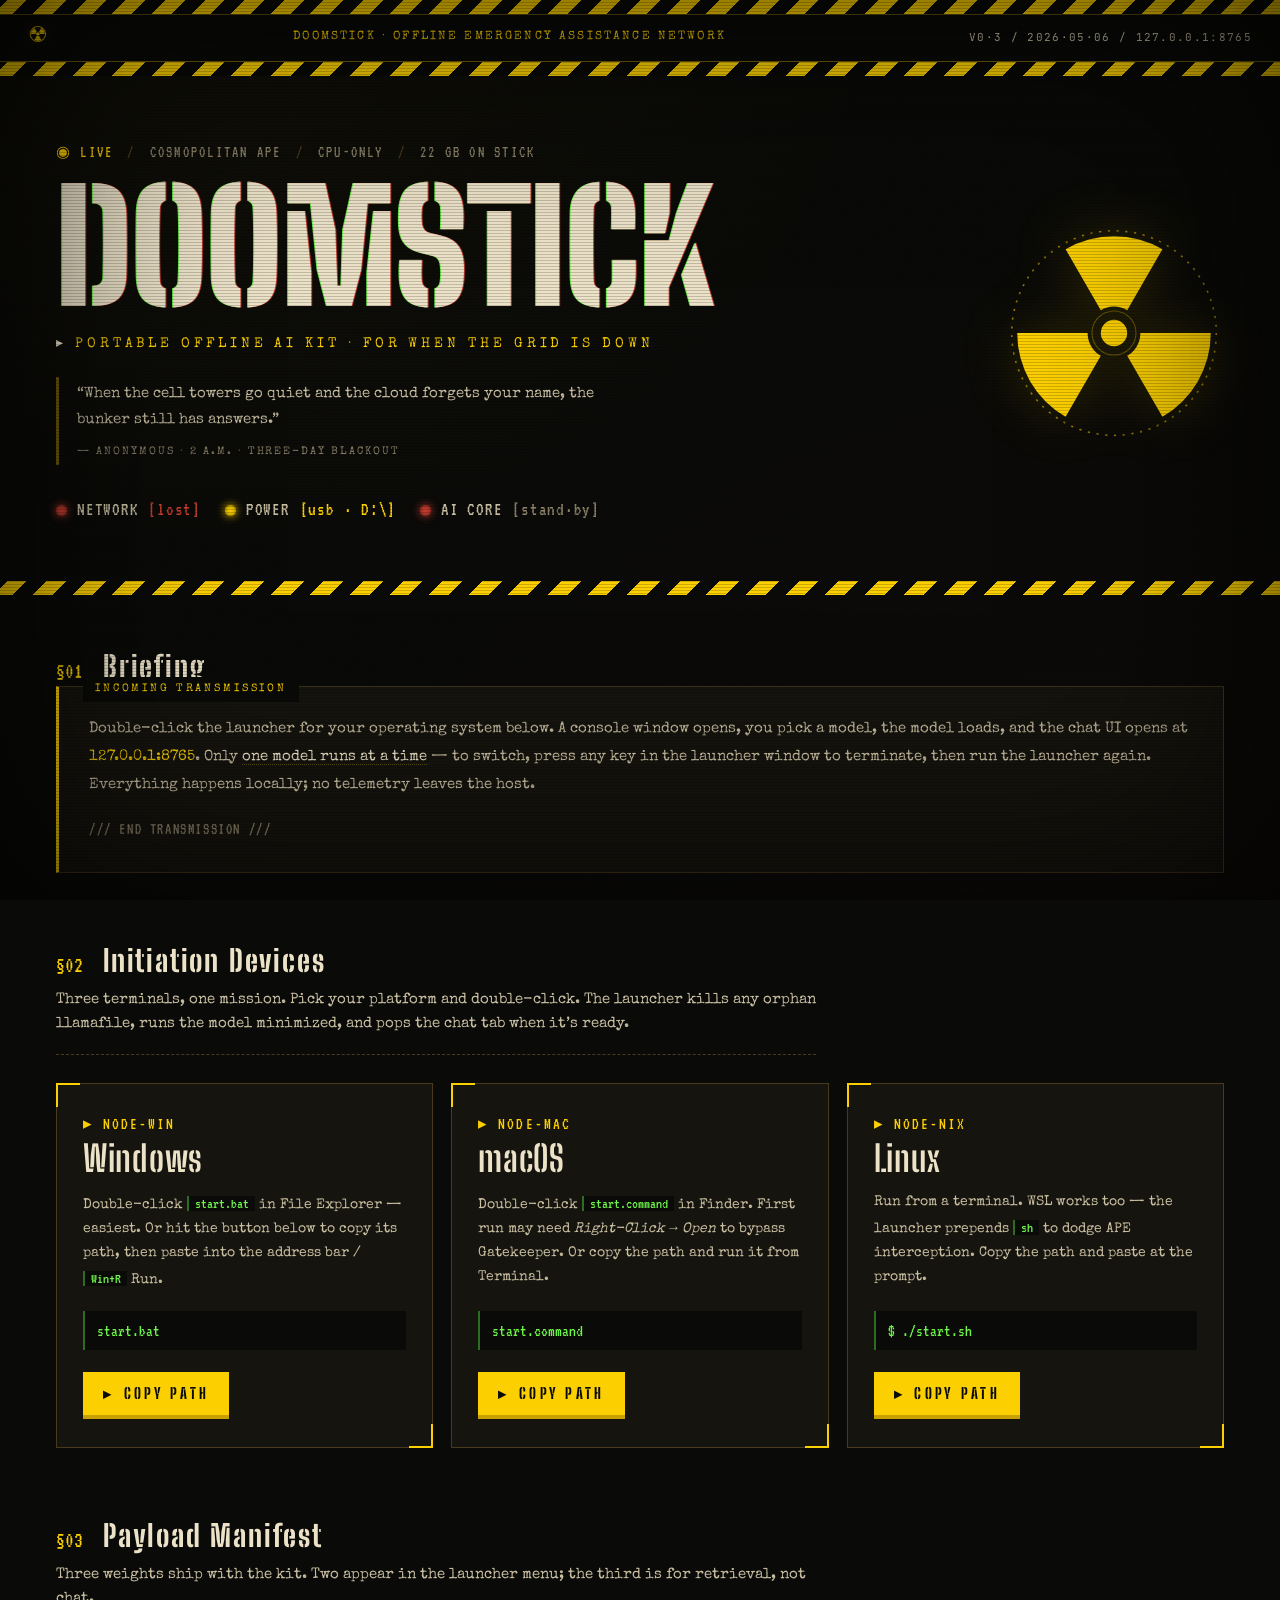
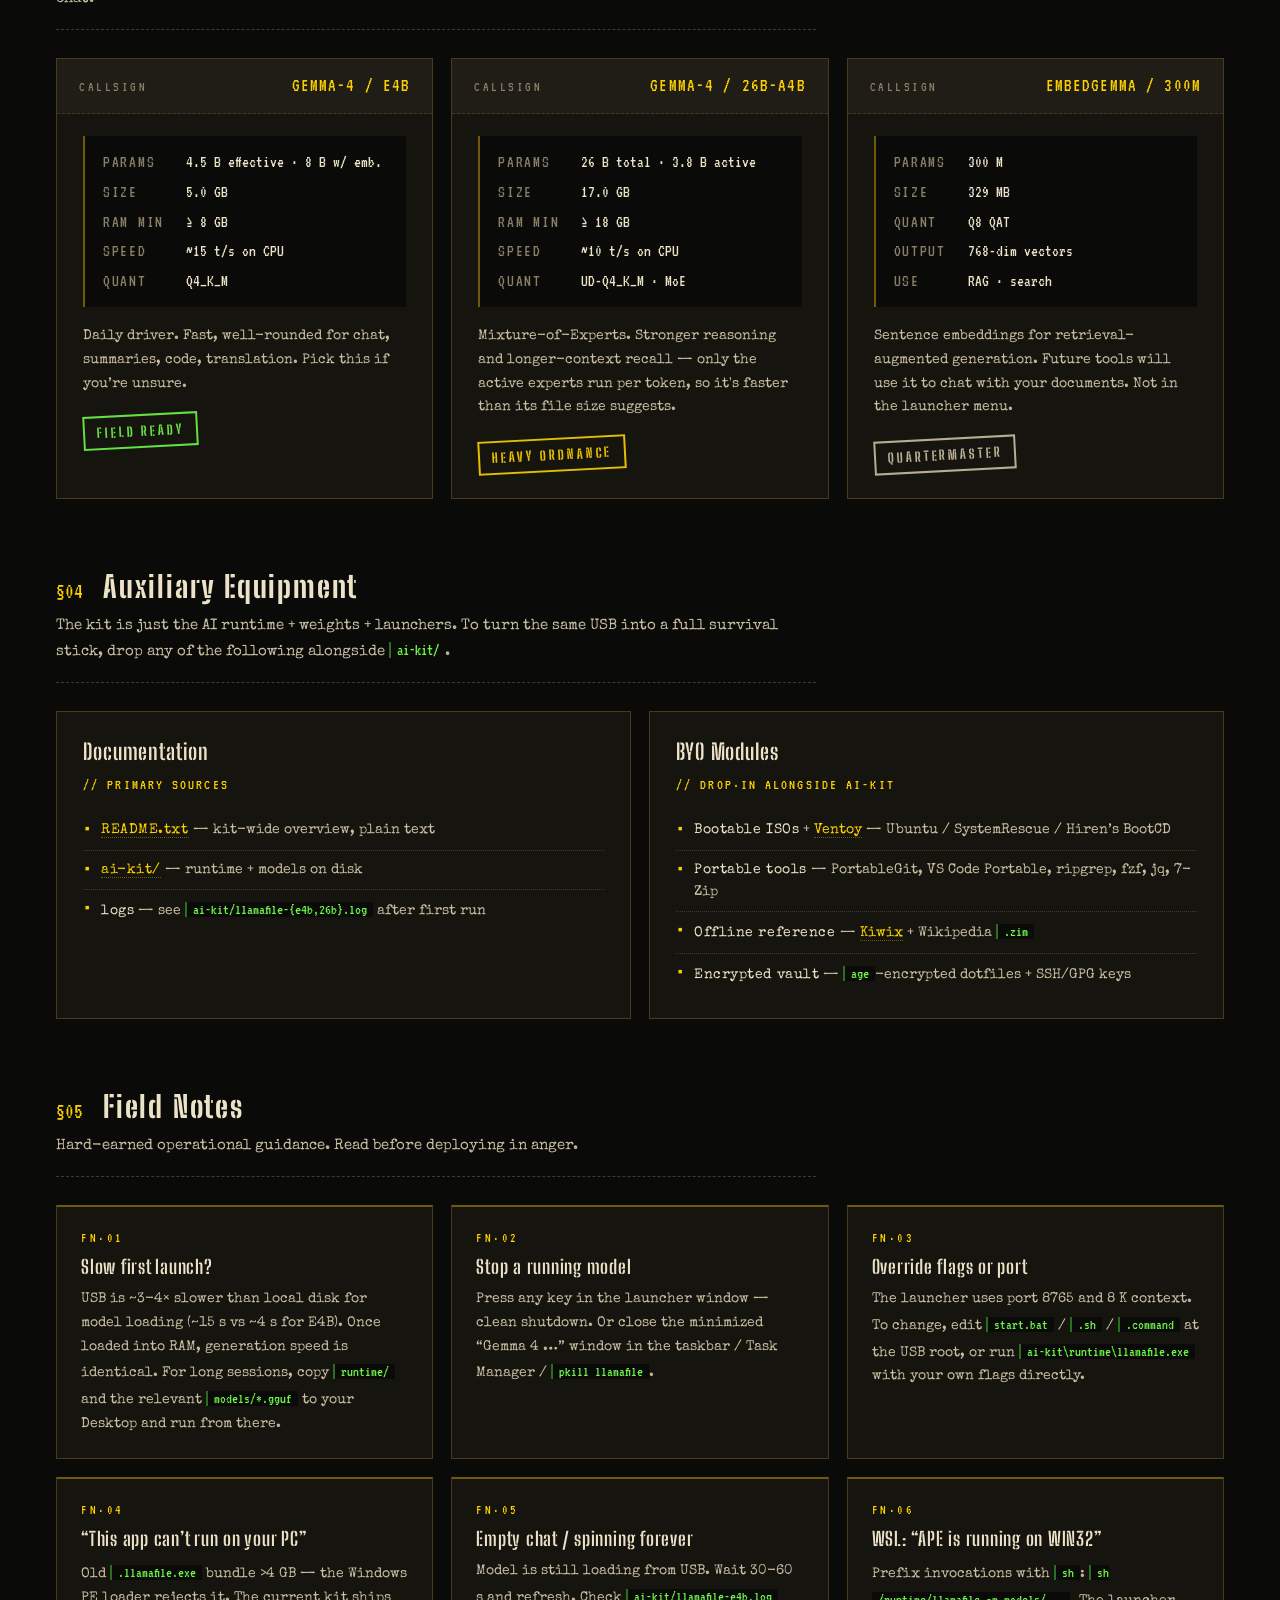
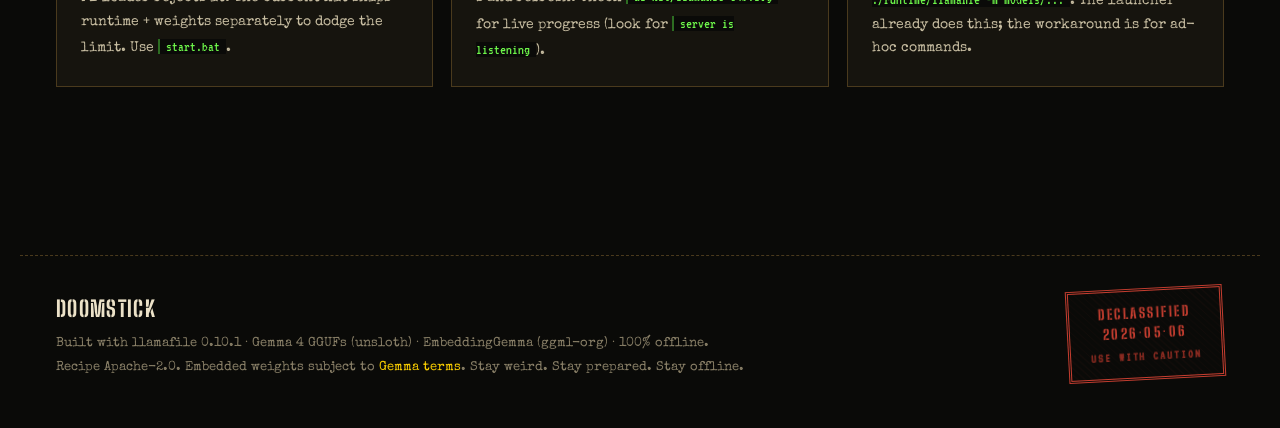
==== dashboard/index.html @ 05721ff8 "Reorganize layout into args/ and dashboard/; drop .gitignore Co-Authored-By: Claude Opus 4.7 (1M con" ====
<!doctype html>
<html lang="en">
<head>
<meta charset="utf-8">
<meta name="viewport" content="width=device-width, initial-scale=1">
<title>DOOMSTICK · Offline Emergency Assistance Network</title>
<meta name="description" content="Portable offline AI kit. Two Gemma 4 models on a USB. Plug in, double-click, chat. No internet, no install, no GPU.">

<!-- Online fonts. For fully air-gapped USBs, replace with self-hosted .woff2 files. -->
<link rel="preconnect" href="https://fonts.googleapis.com">
<link rel="preconnect" href="https://fonts.gstatic.com" crossorigin>
<link href="https://fonts.googleapis.com/css2?family=Big+Shoulders+Stencil+Display:wght@700;800;900&family=Special+Elite&family=JetBrains+Mono:wght@400;500;700&family=VT323&display=swap" rel="stylesheet">

<style>
/* ============================================================
   DOOMSTICK · stylesheet
   palette · void / paper / hazard yellow / phosphor / blood
   typography · stencil headers, typewriter narrative, CRT data
   ============================================================ */

:root {
  --void:        #0a0a08;
  --ink:         #110f0b;
  --asphalt:     #16140e;
  --steel:       #1f1d16;
  --rust-edge:   #4a3a1d;
  --rust-deep:   #2a2010;

  --paper:       #ece2c8;
  --bone:        #c8bea2;
  --bone-dim:    #8a8068;

  --rad:         #fcd000;          /* hazard yellow */
  --rad-deep:    #c8a000;
  --rad-shadow:  rgba(252,208,0,0.18);
  --rad-dim:     #6e5a08;

  --blood:       #c63d2f;
  --blood-deep:  #8a2a20;

  --phos:        #6df54a;
  --phos-deep:   #2d6d22;
  --phos-shadow: rgba(109,245,74,0.22);

  --font-stencil: "Big Shoulders Stencil Display", "Stencil Std", "Impact", sans-serif;
  --font-display: "Special Elite", "Courier Prime", "Courier New", monospace;
  --font-body:    "JetBrains Mono", "Cascadia Code", "Consolas", "SF Mono", "Menlo", monospace;
  --font-crt:     "VT323", "Lucida Console", "Courier New", monospace;
}

* { box-sizing: border-box; }

html, body {
  margin: 0;
  padding: 0;
  background: var(--void);
  color: var(--paper);
}

body {
  font-family: var(--font-body);
  font-size: 14px;
  line-height: 1.6;
  min-height: 100vh;
  overflow-x: hidden;

  /* Subtle film grain + a hint of yellow/red atmospheric tint */
  background-color: var(--void);
  background-image:
    url("data:image/svg+xml;utf8,<svg xmlns='http://www.w3.org/2000/svg' width='180' height='180'><filter id='n'><feTurbulence type='fractalNoise' baseFrequency='0.9' numOctaves='2' stitchTiles='stitch'/><feColorMatrix values='0 0 0 0 0  0 0 0 0 0  0 0 0 0 0  0 0 0 0.07 0'/></filter><rect width='100%25' height='100%25' filter='url(%23n)'/></svg>"),
    radial-gradient(ellipse at 18% 0%, rgba(252,208,0,0.03), transparent 45%),
    radial-gradient(ellipse at 88% 100%, rgba(198,61,47,0.025), transparent 50%);
  background-attachment: fixed;
}

/* CRT scanlines — subtle, fixed overlay */
body::before {
  content: "";
  position: fixed;
  inset: 0;
  background-image: repeating-linear-gradient(
    to bottom,
    transparent 0,
    transparent 2px,
    rgba(0,0,0,0.18) 2px,
    rgba(0,0,0,0.18) 3px
  );
  pointer-events: none;
  z-index: 1000;
  mix-blend-mode: multiply;
}

/* Vignette */
body::after {
  content: "";
  position: fixed;
  inset: 0;
  box-shadow: inset 0 0 240px rgba(0,0,0,0.8);
  pointer-events: none;
  z-index: 999;
}

/* Selection */
::selection { background: var(--rad); color: var(--void); }

/* Default link */
a { color: var(--rad); text-decoration: none; }
a:hover { color: var(--paper); }

code {
  font-family: var(--font-crt);
  background: var(--void);
  color: var(--phos);
  padding: 0 6px;
  font-size: 1.08em;
  border-left: 2px solid var(--phos-deep);
}

/* ===== EMERGENCY BROADCAST BAR =================================== */

.ebs {
  position: relative;
  background: var(--void);
}

.ebs-stripes {
  height: 14px;
  background: repeating-linear-gradient(
    -45deg,
    var(--rad) 0 14px,
    var(--void) 14px 28px
  );
}

.ebs-bar {
  display: flex;
  align-items: center;
  gap: 20px;
  padding: 12px 28px;
  background: var(--void);
  border-top: 1px solid var(--rad-dim);
  border-bottom: 1px solid var(--rad-dim);
  font-family: var(--font-display);
  text-transform: uppercase;
  letter-spacing: 0.18em;
  color: var(--rad);
  font-size: 12px;
}

.ebs-mark {
  font-size: 22px;
  filter: drop-shadow(0 0 8px var(--rad-shadow));
  line-height: 1;
}

.ebs-title {
  flex: 1;
  text-align: center;
}

.ebs-meta {
  font-family: var(--font-body);
  font-size: 11px;
  color: var(--bone);
  letter-spacing: 0.12em;
  white-space: nowrap;
}

/* ===== HERO ====================================================== */

.hero {
  max-width: 1240px;
  margin: 0 auto;
  padding: 64px 36px 32px;
  display: grid;
  grid-template-columns: 1fr auto;
  gap: 56px;
  align-items: center;
  position: relative;
}

.hero-glyph {
  width: 220px;
  height: 220px;
  flex-shrink: 0;
  filter: drop-shadow(0 0 28px var(--rad-shadow));
  animation: glow 4s ease-in-out infinite;
}

@keyframes glow {
  0%, 100% { filter: drop-shadow(0 0 22px var(--rad-shadow)); }
  50%      { filter: drop-shadow(0 0 44px rgba(252,208,0,0.45)); }
}

.title-block {
  position: relative;
  min-width: 0;
}

.callout-bar {
  display: flex;
  gap: 14px;
  margin-bottom: 14px;
  font-family: var(--font-crt);
  font-size: 16px;
  letter-spacing: 0.14em;
  color: var(--bone-dim);
  text-transform: uppercase;
}

.callout-bar .sep { color: var(--rust-edge); }
.callout-bar .live { color: var(--rad); }

h1.doomstick {
  font-family: var(--font-stencil);
  font-weight: 900;
  font-size: clamp(64px, 12vw, 168px);
  line-height: 0.88;
  margin: 0;
  color: var(--paper);
  letter-spacing: -0.005em;
  position: relative;
  text-transform: none;
  /* faint chromatic offset — RGB drift like a knackered CRT */
  text-shadow:
    1px 0 0 var(--blood),
   -1px 0 0 var(--phos);
}

.doomstick-tagline {
  margin: 18px 0 0;
  font-family: var(--font-display);
  color: var(--rad);
  font-size: 14px;
  letter-spacing: 0.28em;
  text-transform: uppercase;
}

.doomstick-tagline::before { content: "▸ "; color: var(--paper); }

.quotation {
  margin: 22px 0 0;
  max-width: 560px;
  font-family: var(--font-display);
  color: var(--bone);
  font-size: 15px;
  line-height: 1.75;
  border-left: 3px solid var(--rad-dim);
  padding: 4px 0 4px 18px;
}

.quotation .attribution {
  display: block;
  margin-top: 8px;
  font-size: 11px;
  color: var(--bone-dim);
  letter-spacing: 0.18em;
  text-transform: uppercase;
}

/* status rack — three little LEDs that read like a hardware panel */
.status-rack {
  margin-top: 30px;
  display: flex;
  flex-wrap: wrap;
  gap: 10px 24px;
  font-family: var(--font-crt);
  font-size: 19px;
  color: var(--bone);
  letter-spacing: 0.04em;
}

.status {
  display: inline-flex;
  align-items: center;
  gap: 10px;
}

.led {
  width: 11px;
  height: 11px;
  border-radius: 50%;
  flex: 0 0 11px;
  display: inline-block;
  box-shadow: 0 0 8px currentColor, inset 0 0 4px rgba(0,0,0,0.5);
}

.led.red    { background: var(--blood); color: var(--blood); animation: pulse-slow 2.4s steps(1) infinite; }
.led.amber  { background: var(--rad);   color: var(--rad);   }
.led.green  { background: var(--phos);  color: var(--phos);  animation: pulse-fast 1.4s steps(1) infinite; }
.led.dark   { background: var(--rust-deep); color: var(--rust-deep); box-shadow: inset 0 0 4px rgba(0,0,0,0.7); }

@keyframes pulse-fast { 0%,70% { opacity: 1; } 71%,100% { opacity: 0.3; } }
@keyframes pulse-slow { 0%,55% { opacity: 1; } 56%,100% { opacity: 0.45; } }

.status .label {
  color: var(--bone);
}

.status .read {
  color: var(--bone-dim);
}

.status[data-state="lost"]    .read { color: var(--blood); }
.status[data-state="armed"]   .read { color: var(--phos); }
.status[data-state="usb"]     .read { color: var(--rad); }
.status[data-state="standby"] .read { color: var(--bone-dim); }

/* ===== HAZARD DIVIDERS =========================================== */

.hazard-divider {
  height: 14px;
  background: repeating-linear-gradient(
    -45deg,
    var(--rad) 0 14px,
    var(--void) 14px 28px
  );
  margin: 24px 0 0;
}

.thin-divider {
  height: 1px;
  background: repeating-linear-gradient(
    to right,
    var(--rust-edge) 0 8px,
    transparent 8px 14px
  );
  margin: 22px 0;
}

/* ===== MAIN ====================================================== */

main {
  max-width: 1240px;
  margin: 0 auto;
  padding: 56px 36px 32px;
}

section {
  margin-bottom: 72px;
}

.section-title {
  font-family: var(--font-stencil);
  font-weight: 800;
  font-size: 30px;
  letter-spacing: 0.06em;
  color: var(--paper);
  margin: 0 0 4px;
  display: flex;
  align-items: baseline;
  gap: 20px;
  line-height: 1;
}

.section-title .num {
  font-family: var(--font-crt);
  font-size: 22px;
  color: var(--rad);
  letter-spacing: 0;
  font-weight: normal;
  line-height: 1;
}

.section-lede {
  font-family: var(--font-display);
  color: var(--bone);
  font-size: 15px;
  max-width: 760px;
  margin: 12px 0 28px;
  padding-bottom: 18px;
  border-bottom: 1px dashed var(--rust-edge);
}

/* ===== BRIEFING (TRANSMISSION) =================================== */

.briefing {
  background: var(--asphalt);
  border: 1px solid var(--rust-edge);
  border-left: 3px solid var(--rad);
  padding: 28px 30px;
  position: relative;
  font-family: var(--font-display);
  color: var(--bone);
  line-height: 1.85;
  font-size: 15px;
}

.briefing::before {
  content: "INCOMING TRANSMISSION";
  position: absolute;
  top: -10px;
  left: 24px;
  background: var(--void);
  padding: 2px 12px;
  font-family: var(--font-display);
  font-size: 11px;
  color: var(--rad);
  letter-spacing: 0.26em;
}

.briefing strong { color: var(--paper); font-weight: normal; border-bottom: 1px dotted var(--rad-dim); }

.briefing .signoff {
  display: block;
  margin-top: 16px;
  font-family: var(--font-crt);
  font-size: 16px;
  color: var(--bone-dim);
  letter-spacing: 0.1em;
}

/* ===== GRID ====================================================== */

.grid {
  display: grid;
  gap: 18px;
}

.grid-3 { grid-template-columns: repeat(auto-fit, minmax(280px, 1fr)); }
.grid-2 { grid-template-columns: repeat(auto-fit, minmax(320px, 1fr)); }

/* ===== TERMINAL CARD (launchers) ================================= */

.terminal {
  position: relative;
  background: var(--asphalt);
  border: 1px solid var(--rust-edge);
  padding: 26px 26px 28px;
  display: flex;
  flex-direction: column;
  transition: transform 0.18s ease, border-color 0.18s ease, background 0.18s ease;
}

.terminal::before, .terminal::after {
  content: "";
  position: absolute;
  width: 22px;
  height: 22px;
  pointer-events: none;
  transition: border-color 0.18s ease;
}
.terminal::before {
  top: -1px; left: -1px;
  border-top: 2px solid var(--rad);
  border-left: 2px solid var(--rad);
}
.terminal::after {
  bottom: -1px; right: -1px;
  border-bottom: 2px solid var(--rad);
  border-right: 2px solid var(--rad);
}
.terminal:hover {
  transform: translate(-2px, -2px);
  background: var(--steel);
  border-color: var(--rad);
}

.terminal-tag {
  font-family: var(--font-crt);
  font-size: 17px;
  color: var(--rad);
  letter-spacing: 0.12em;
  margin-bottom: 4px;
}

.terminal-name {
  font-family: var(--font-stencil);
  font-weight: 700;
  font-size: 36px;
  color: var(--paper);
  margin: 0 0 14px;
  letter-spacing: 0.02em;
  line-height: 1;
}

.terminal-desc {
  font-family: var(--font-display);
  font-size: 14px;
  color: var(--bone);
  flex: 1;
  margin: 0 0 18px;
  line-height: 1.7;
}

.terminal-cmd {
  font-family: var(--font-crt);
  font-size: 17px;
  color: var(--phos);
  background: var(--void);
  padding: 6px 12px;
  border-left: 2px solid var(--phos-deep);
  display: inline-block;
  margin-bottom: 22px;
  word-break: break-all;
}

.terminal-action {
  align-self: flex-start;
  font-family: var(--font-stencil);
  font-weight: 800;
  font-size: 15px;
  letter-spacing: 0.22em;
  text-transform: uppercase;
  color: var(--void);
  background: var(--rad);
  padding: 12px 20px;
  text-decoration: none;
  border: none;
  border-bottom: 4px solid var(--rad-deep);
  cursor: pointer;
  transition: transform 0.08s ease, background 0.15s ease, border-color 0.15s ease, color 0.15s ease;
  position: relative;
  /* button reset (in case rendered as <button>) */
  appearance: none;
  -webkit-appearance: none;
  font-family: var(--font-stencil); /* re-assert; some browsers reset font on button */
}
.terminal-action::before {
  content: "▸  ";
  font-family: var(--font-crt);
}
.terminal-action:hover {
  background: var(--paper);
  border-bottom-color: var(--rust-edge);
  color: var(--void);
}
.terminal-action.copied {
  background: var(--phos);
  border-bottom-color: var(--phos-deep);
  color: var(--void);
}
.terminal-action.copied::before {
  content: "✓  ";
}
.terminal-action.fail {
  background: var(--blood);
  border-bottom-color: var(--blood-deep);
  color: var(--paper);
}
.terminal-action.fail::before {
  content: "✗  ";
}
.terminal-action:active {
  transform: translateY(3px);
  border-bottom-width: 1px;
}

/* ===== WEAPON CARD (payload manifest) ============================ */

.weapon {
  background: var(--asphalt);
  border: 1px solid var(--rust-edge);
  position: relative;
  overflow: hidden;
  transition: border-color 0.2s ease;
}

.weapon::after {
  /* faint trefoil watermark, only visible on hover */
  content: "";
  position: absolute;
  right: -40px;
  bottom: -40px;
  width: 180px;
  height: 180px;
  background-image: url("data:image/svg+xml;utf8,<svg xmlns='http://www.w3.org/2000/svg' viewBox='-100 -100 200 200'><defs><path id='b' d='M 20.78 -12 A 24 24 0 0 1 20.78 12 L 76.21 44 A 88 88 0 0 0 76.21 -44 Z'/></defs><g fill='%23fcd000'><use href='%23b' transform='rotate(-90)'/><use href='%23b' transform='rotate(30)'/><use href='%23b' transform='rotate(150)'/><circle r='12'/></g></svg>");
  background-size: contain;
  background-repeat: no-repeat;
  opacity: 0;
  transition: opacity 0.3s ease;
  pointer-events: none;
}

.weapon:hover { border-color: var(--rad-dim); }
.weapon:hover::after { opacity: 0.07; }

.weapon-header {
  background: var(--steel);
  border-bottom: 1px dashed var(--rust-edge);
  padding: 12px 22px;
  display: flex;
  align-items: baseline;
  gap: 14px;
  font-family: var(--font-crt);
}

.weapon-header .callsign {
  font-size: 14px;
  color: var(--bone-dim);
  letter-spacing: 0.18em;
}

.weapon-header .codename {
  font-size: 19px;
  color: var(--rad);
  letter-spacing: 0.06em;
  margin-left: auto;
}

.weapon-body {
  padding: 22px 26px 26px;
  position: relative;
  z-index: 1;
}

.weapon-specs {
  display: grid;
  grid-template-columns: max-content 1fr;
  gap: 6px 22px;
  margin: 0 0 18px;
  padding: 14px 18px;
  background: var(--void);
  border-left: 2px solid var(--rad-dim);
  font-family: var(--font-crt);
  font-size: 17px;
  line-height: 1.4;
}

.weapon-specs dt {
  color: var(--bone-dim);
  letter-spacing: 0.1em;
}

.weapon-specs dd {
  margin: 0;
  color: var(--paper);
}

.weapon-brief {
  font-family: var(--font-display);
  font-size: 14px;
  color: var(--bone);
  margin: 0 0 18px;
  line-height: 1.7;
}

/* Stamps — declassified-document style */
.stamp {
  display: inline-block;
  font-family: var(--font-stencil);
  font-weight: 800;
  font-size: 13px;
  letter-spacing: 0.22em;
  text-transform: uppercase;
  border: 2.5px solid currentColor;
  padding: 5px 12px 4px;
  transform: rotate(-3deg);
  opacity: 0.9;
  position: relative;
  user-select: none;
}
.stamp.green { color: var(--phos); }
.stamp.amber { color: var(--rad); }
.stamp.red   { color: var(--blood); }
.stamp.bone  { color: var(--bone); }

/* ===== DOCS / AUXILIARY ========================================== */

.support-card {
  background: var(--asphalt);
  border: 1px solid var(--rust-edge);
  padding: 22px 26px 24px;
}

.support-card h3 {
  margin: 0 0 4px;
  font-family: var(--font-stencil);
  font-weight: 700;
  font-size: 22px;
  color: var(--paper);
  letter-spacing: 0.04em;
}

.support-card .meta {
  font-family: var(--font-crt);
  font-size: 15px;
  color: var(--rad);
  margin-bottom: 14px;
  letter-spacing: 0.14em;
  text-transform: uppercase;
}

.support-card ul {
  list-style: none;
  margin: 0;
  padding: 0;
  font-size: 14px;
  font-family: var(--font-display);
  color: var(--bone);
}

.support-card li {
  padding: 8px 0 8px 18px;
  border-bottom: 1px dotted var(--rust-edge);
  position: relative;
}

.support-card li::before {
  content: "▪";
  position: absolute;
  left: 0;
  color: var(--rad);
}

.support-card li:last-child { border-bottom: 0; }
.support-card li strong { color: var(--paper); font-weight: normal; letter-spacing: 0.04em; }

.support-card a {
  border-bottom: 1px dotted var(--rad-dim);
}

/* ===== FIELD NOTES =============================================== */

.field-note {
  background: var(--asphalt);
  border: 1px solid var(--rust-edge);
  border-top: 2px solid var(--rad-dim);
  padding: 20px 24px 22px;
  position: relative;
}

.field-note .note-num {
  font-family: var(--font-crt);
  font-size: 14px;
  color: var(--rad);
  letter-spacing: 0.18em;
  margin-bottom: 6px;
}

.field-note h3 {
  margin: 0 0 10px;
  font-family: var(--font-stencil);
  font-weight: 700;
  font-size: 19px;
  color: var(--paper);
  letter-spacing: 0.04em;
  line-height: 1.2;
}

.field-note p {
  margin: 0;
  font-family: var(--font-display);
  font-size: 13.5px;
  color: var(--bone);
  line-height: 1.75;
}

/* ===== FOOTER ==================================================== */

footer {
  max-width: 1240px;
  margin: 64px auto 0;
  padding: 32px 36px 48px;
  border-top: 1px dashed var(--rust-edge);
  display: grid;
  grid-template-columns: 1fr auto;
  gap: 32px;
  align-items: center;
}

.foot-meta {
  font-family: var(--font-display);
  font-size: 13px;
  color: var(--bone-dim);
  line-height: 1.8;
}

.foot-meta strong {
  display: block;
  font-family: var(--font-stencil);
  font-weight: 800;
  font-size: 22px;
  color: var(--paper);
  letter-spacing: 0.06em;
  margin-bottom: 4px;
}

.declass-stamp {
  font-family: var(--font-stencil);
  font-weight: 800;
  color: var(--blood);
  border: 3px double var(--blood);
  padding: 12px 20px;
  transform: rotate(-3deg);
  letter-spacing: 0.18em;
  text-transform: uppercase;
  font-size: 14px;
  text-align: center;
  line-height: 1.45;
  flex-shrink: 0;
  background:
    repeating-linear-gradient(
      45deg,
      transparent 0 4px,
      rgba(198,61,47,0.04) 4px 5px
    );
}

.declass-stamp small {
  display: block;
  font-family: var(--font-crt);
  font-size: 12px;
  color: var(--blood-deep);
  margin-top: 4px;
  letter-spacing: 0.16em;
}

/* ===== STAGGERED ENTRANCE ======================================== */

.stagger > * {
  opacity: 0;
  animation: rise 0.55s ease forwards;
}
.stagger > :nth-child(1) { animation-delay: 0.08s; }
.stagger > :nth-child(2) { animation-delay: 0.18s; }
.stagger > :nth-child(3) { animation-delay: 0.28s; }
.stagger > :nth-child(4) { animation-delay: 0.38s; }
.stagger > :nth-child(5) { animation-delay: 0.48s; }

@keyframes rise {
  from { opacity: 0; transform: translateY(10px); }
  to   { opacity: 1; transform: translateY(0); }
}

/* respect reduced-motion */
@media (prefers-reduced-motion: reduce) {
  *, *::before, *::after {
    animation: none !important;
    transition: none !important;
  }
}

/* ===== RESPONSIVE ================================================ */

@media (max-width: 880px) {
  .hero {
    grid-template-columns: 1fr;
    padding: 36px 24px 24px;
    gap: 24px;
  }
  .hero-glyph {
    width: 130px;
    height: 130px;
    order: -1;
    margin: 0 auto;
  }
  .ebs-bar {
    flex-wrap: wrap;
    padding: 10px 18px;
    gap: 10px;
    font-size: 11px;
  }
  .ebs-meta { width: 100%; text-align: center; }
  .status-rack { gap: 8px 18px; font-size: 17px; }
  main { padding: 32px 22px 24px; }
  section { margin-bottom: 52px; }
  .section-title { font-size: 26px; }
  footer { grid-template-columns: 1fr; padding: 28px 22px 36px; }
  .declass-stamp { justify-self: start; }
}

@media (max-width: 480px) {
  h1.doomstick { font-size: 56px; }
  .terminal-name { font-size: 30px; }
}
</style>
</head>
<body>

<!-- ============== EMERGENCY BROADCAST ============== -->

<div class="ebs" role="banner">
  <div class="ebs-stripes" aria-hidden="true"></div>
  <div class="ebs-bar">
    <span class="ebs-mark" aria-hidden="true">☢</span>
    <span class="ebs-title">Doomstick · Offline Emergency Assistance Network</span>
    <span class="ebs-meta">v0·3 / 2026·05·06 / 127.0.0.1:8765</span>
  </div>
  <div class="ebs-stripes" aria-hidden="true"></div>
</div>

<!-- ============== HERO ============== -->

<header class="hero">
  <div class="title-block">
    <div class="callout-bar">
      <span class="live">◉ live</span>
      <span class="sep">/</span>
      <span>Cosmopolitan APE</span>
      <span class="sep">/</span>
      <span>cpu-only</span>
      <span class="sep">/</span>
      <span>22 GB on stick</span>
    </div>
    <h1 class="doomstick">DOOMSTICK</h1>
    <p class="doomstick-tagline">Portable Offline AI Kit · For when the grid is down</p>

    <p class="quotation">
      “When the cell towers go quiet and the cloud forgets your name,
      the bunker still has answers.”
      <span class="attribution">— anonymous · 2 a.m. · three-day blackout</span>
    </p>

    <div class="status-rack" id="status-rack">
      <div class="status" data-state="lost">
        <span class="led red" aria-hidden="true"></span>
        <span class="label">NETWORK</span>
        <span class="read">[lost]</span>
      </div>
      <div class="status" data-state="usb">
        <span class="led amber" aria-hidden="true"></span>
        <span class="label">POWER</span>
        <span class="read">[usb · D:\]</span>
      </div>
      <div class="status" id="ai-status" data-state="standby">
        <span class="led red" aria-hidden="true"></span>
        <span class="label">AI&nbsp;CORE</span>
        <span class="read">[stand·by]</span>
      </div>
    </div>
  </div>

  <!-- Radiation trefoil — geometric ISO trefoil, drawn from one rotated blade -->
  <svg class="hero-glyph" viewBox="-100 -100 200 200" aria-hidden="true">
    <defs>
      <path id="trefoil-blade" d="M 20.78 -12
                                   A 24 24 0 0 1 20.78 12
                                   L 76.21 44
                                   A 88 88 0 0 0 76.21 -44 Z"/>
    </defs>
    <!-- outer dashed ring -->
    <circle cx="0" cy="0" r="93" fill="none"
            stroke="var(--rad)" stroke-width="1.5"
            stroke-dasharray="2 6" opacity="0.55"/>
    <!-- inner thin ring -->
    <circle cx="0" cy="0" r="20" fill="none"
            stroke="var(--rad)" stroke-width="1" opacity="0.35"/>
    <!-- three blades + central disc -->
    <g fill="var(--rad)">
      <use href="#trefoil-blade" transform="rotate(-90)"/>
      <use href="#trefoil-blade" transform="rotate(30)"/>
      <use href="#trefoil-blade" transform="rotate(150)"/>
      <circle r="12"/>
    </g>
  </svg>
</header>

<div class="hazard-divider" aria-hidden="true"></div>

<main>

<!-- ============== §01 BRIEFING ============== -->

<section>
  <h2 class="section-title"><span class="num">§01</span>Briefing</h2>
  <div class="briefing">
    Double-click the launcher for your operating system below. A console window opens, you pick a model,
    the model loads, and the chat UI opens at <a href="http://127.0.0.1:8765">127.0.0.1:8765</a>.
    Only <strong>one model runs at a time</strong> — to switch, press any key in the launcher window
    to terminate, then run the launcher again. Everything happens locally; no telemetry leaves the host.
    <span class="signoff">/// END TRANSMISSION ///</span>
  </div>
</section>

<!-- ============== §02 INITIATION DEVICES ============== -->

<section>
  <h2 class="section-title"><span class="num">§02</span>Initiation Devices</h2>
  <p class="section-lede">Three terminals, one mission. Pick your platform and double-click. The launcher kills any orphan llamafile, runs the model minimized, and pops the chat tab when it’s ready.</p>

  <div class="grid grid-3 stagger">

    <article class="terminal">
      <span class="terminal-tag">▸ NODE-WIN</span>
      <h3 class="terminal-name">Windows</h3>
      <p class="terminal-desc">Double-click <code>start.bat</code> in File Explorer — easiest. Or hit the button below to copy its path, then paste into the address bar / <code>Win+R</code> Run.</p>
      <code class="terminal-cmd" data-cmd-for="start.bat">start.bat</code>
      <button class="terminal-action" type="button" data-copy-path="start.bat">Copy Path</button>
    </article>

    <article class="terminal">
      <span class="terminal-tag">▸ NODE-MAC</span>
      <h3 class="terminal-name">macOS</h3>
      <p class="terminal-desc">Double-click <code>start.command</code> in Finder. First run may need <em>Right-Click&nbsp;→&nbsp;Open</em> to bypass Gatekeeper. Or copy the path and run it from Terminal.</p>
      <code class="terminal-cmd" data-cmd-for="start.command">start.command</code>
      <button class="terminal-action" type="button" data-copy-path="start.command">Copy Path</button>
    </article>

    <article class="terminal">
      <span class="terminal-tag">▸ NODE-NIX</span>
      <h3 class="terminal-name">Linux</h3>
      <p class="terminal-desc">Run from a terminal. WSL works too — the launcher prepends <code>sh</code> to dodge APE interception. Copy the path and paste at the prompt.</p>
      <code class="terminal-cmd" data-cmd-for="start.sh">./start.sh</code>
      <button class="terminal-action" type="button" data-copy-path="start.sh">Copy Path</button>
    </article>

  </div>
</section>

<!-- ============== §03 PAYLOAD MANIFEST ============== -->

<section>
  <h2 class="section-title"><span class="num">§03</span>Payload Manifest</h2>
  <p class="section-lede">Three weights ship with the kit. Two appear in the launcher menu; the third is for retrieval, not chat.</p>

  <div class="grid grid-3 stagger">

    <article class="weapon">
      <header class="weapon-header">
        <span class="callsign">CALLSIGN</span>
        <span class="codename">GEMMA-4 / E4B</span>
      </header>
      <div class="weapon-body">
        <dl class="weapon-specs">
          <dt>PARAMS</dt><dd>4.5 B effective · 8 B w/ emb.</dd>
          <dt>SIZE</dt><dd>5.0 GB</dd>
          <dt>RAM&nbsp;MIN</dt><dd>≥ 8 GB</dd>
          <dt>SPEED</dt><dd>~15 t/s on CPU</dd>
          <dt>QUANT</dt><dd>Q4_K_M</dd>
        </dl>
        <p class="weapon-brief">Daily driver. Fast, well-rounded for chat, summaries, code, translation. Pick this if you’re unsure.</p>
        <span class="stamp green">FIELD&nbsp;READY</span>
      </div>
    </article>

    <article class="weapon">
      <header class="weapon-header">
        <span class="callsign">CALLSIGN</span>
        <span class="codename">GEMMA-4 / 26B-A4B</span>
      </header>
      <div class="weapon-body">
        <dl class="weapon-specs">
          <dt>PARAMS</dt><dd>26 B total · 3.8 B active</dd>
          <dt>SIZE</dt><dd>17.0 GB</dd>
          <dt>RAM&nbsp;MIN</dt><dd>≥ 18 GB</dd>
          <dt>SPEED</dt><dd>~10 t/s on CPU</dd>
          <dt>QUANT</dt><dd>UD-Q4_K_M · MoE</dd>
        </dl>
        <p class="weapon-brief">Mixture-of-Experts. Stronger reasoning and longer-context recall — only the active experts run per token, so it's faster than its file size suggests.</p>
        <span class="stamp amber">HEAVY&nbsp;ORDNANCE</span>
      </div>
    </article>

    <article class="weapon">
      <header class="weapon-header">
        <span class="callsign">CALLSIGN</span>
        <span class="codename">EMBEDGEMMA / 300M</span>
      </header>
      <div class="weapon-body">
        <dl class="weapon-specs">
          <dt>PARAMS</dt><dd>300 M</dd>
          <dt>SIZE</dt><dd>329 MB</dd>
          <dt>QUANT</dt><dd>Q8 QAT</dd>
          <dt>OUTPUT</dt><dd>768-dim vectors</dd>
          <dt>USE</dt><dd>RAG · search</dd>
        </dl>
        <p class="weapon-brief">Sentence embeddings for retrieval-augmented generation. Future tools will use it to chat with your documents. Not in the launcher menu.</p>
        <span class="stamp bone">QUARTERMASTER</span>
      </div>
    </article>

  </div>
</section>

<!-- ============== §04 AUXILIARY EQUIPMENT ============== -->

<section>
  <h2 class="section-title"><span class="num">§04</span>Auxiliary Equipment</h2>
  <p class="section-lede">The kit is just the AI runtime + weights + launchers. To turn the same USB into a full survival stick, drop any of the following alongside <code>ai-kit/</code>.</p>

  <div class="grid grid-2">

    <div class="support-card">
      <h3>Documentation</h3>
      <div class="meta">// PRIMARY SOURCES</div>
      <ul>
        <li><strong><a href="README.txt">README.txt</a></strong> — kit-wide overview, plain text</li>
        <li><strong><a href="ai-kit/">ai-kit/</a></strong> — runtime + models on disk</li>
        <li><strong>logs</strong> — see <code>ai-kit/llamafile-{e4b,26b}.log</code> after first run</li>
      </ul>
    </div>

    <div class="support-card">
      <h3>BYO Modules</h3>
      <div class="meta">// DROP·IN ALONGSIDE AI-KIT</div>
      <ul>
        <li><strong>Bootable ISOs</strong> + <a href="https://www.ventoy.net/">Ventoy</a> — Ubuntu / SystemRescue / Hiren’s BootCD</li>
        <li><strong>Portable tools</strong> — PortableGit, VS Code Portable, ripgrep, fzf, jq, 7-Zip</li>
        <li><strong>Offline reference</strong> — <a href="https://kiwix.org">Kiwix</a> + Wikipedia <code>.zim</code></li>
        <li><strong>Encrypted vault</strong> — <code>age</code>-encrypted dotfiles + SSH/GPG keys</li>
      </ul>
    </div>

  </div>
</section>

<!-- ============== §05 FIELD NOTES ============== -->

<section>
  <h2 class="section-title"><span class="num">§05</span>Field Notes</h2>
  <p class="section-lede">Hard-earned operational guidance. Read before deploying in anger.</p>

  <div class="grid grid-3 stagger">

    <article class="field-note">
      <div class="note-num">FN·01</div>
      <h3>Slow first launch?</h3>
      <p>USB is ~3-4× slower than local disk for model loading (~15 s vs ~4 s for E4B). Once loaded into RAM, generation speed is identical. For long sessions, copy <code>runtime/</code> and the relevant <code>models/*.gguf</code> to your Desktop and run from there.</p>
    </article>

    <article class="field-note">
      <div class="note-num">FN·02</div>
      <h3>Stop a running model</h3>
      <p>Press any key in the launcher window — clean shutdown. Or close the minimized “Gemma 4 …” window in the taskbar / Task Manager / <code>pkill llamafile</code>.</p>
    </article>

    <article class="field-note">
      <div class="note-num">FN·03</div>
      <h3>Override flags or port</h3>
      <p>The launcher uses port 8765 and 8&nbsp;K context. To change, edit <code>start.bat</code> / <code>.sh</code> / <code>.command</code> at the USB root, or run <code>ai-kit\runtime\llamafile.exe</code> with your own flags directly.</p>
    </article>

    <article class="field-note">
      <div class="note-num">FN·04</div>
      <h3>“This app can’t run on your PC”</h3>
      <p>Old <code>.llamafile.exe</code> bundle &gt;4 GB — the Windows PE loader rejects it. The current kit ships runtime + weights separately to dodge the limit. Use <code>start.bat</code>.</p>
    </article>

    <article class="field-note">
      <div class="note-num">FN·05</div>
      <h3>Empty chat / spinning forever</h3>
      <p>Model is still loading from USB. Wait 30-60 s and refresh. Check <code>ai-kit/llamafile-e4b.log</code> for live progress (look for <code>server is listening</code>).</p>
    </article>

    <article class="field-note">
      <div class="note-num">FN·06</div>
      <h3>WSL: “APE is running on WIN32”</h3>
      <p>Prefix invocations with <code>sh</code>: <code>sh ./runtime/llamafile -m models/...</code>. The launcher already does this; the workaround is for ad-hoc commands.</p>
    </article>

  </div>
</section>

</main>

<footer>
  <div class="foot-meta">
    <strong>DOOMSTICK</strong>
    Built with llamafile 0.10.1 · Gemma 4 GGUFs (unsloth) · EmbeddingGemma (ggml-org) · 100% offline.
    <br>
    Recipe Apache-2.0. Embedded weights subject to <a href="https://ai.google.dev/gemma/terms">Gemma terms</a>.
    Stay weird. Stay prepared. Stay offline.
  </div>
  <div class="declass-stamp" aria-label="Declassified stamp">
    Declassified<br>2026·05·06
    <small>Use With Caution</small>
  </div>
</footer>

<script>
/* Live status check.
 * Pings the local llamafile server. If it answers, flips the AI CORE LED
 * from STAND·BY (red) to ARMED (green/blink). Polls every 6 s.
 *
 * Cross-origin note: when this page is opened via file:// the fetch
 * is allowed; if served over a different origin, the browser may
 * surface a CORS error which we silently catch and treat as offline.
 */
(function () {
  var node  = document.getElementById('ai-status');
  if (!node) return;
  var led   = node.querySelector('.led');
  var read  = node.querySelector('.read');
  var last  = null;

  function setState(state) {
    if (state === last) return;
    last = state;
    node.dataset.state = state;
    if (state === 'armed') {
      led.className = 'led green';
      read.textContent = '[armed]';
    } else {
      led.className = 'led red';
      read.textContent = '[stand·by]';
    }
  }

  function ping() {
    var ctrl = ('AbortController' in window) ? new AbortController() : null;
    var timer = setTimeout(function () { if (ctrl) ctrl.abort(); }, 2200);
    return fetch('http://127.0.0.1:8765/v1/models', {
      method: 'GET',
      mode: 'cors',
      cache: 'no-store',
      signal: ctrl ? ctrl.signal : undefined
    }).then(function (r) {
      clearTimeout(timer);
      setState(r.ok ? 'armed' : 'standby');
    }).catch(function () {
      clearTimeout(timer);
      setState('standby');
    });
  }

  ping();
  setInterval(ping, 6000);
})();

/* Copy-path buttons.
 * Browsers won't actually run a .bat / .command / .sh from an <a href> click
 * (they download or trigger a security warning), so the dashboard's launcher
 * cards instead expose a button that copies the file's resolved on-disk path
 * to the clipboard. Paste into File Explorer's address bar / Win+R Run /
 * Terminal to launch.
 */
(function () {
  // Convert a file:// URL to a host-friendly absolute path.
  // Windows file:// URLs look like "file:///D:/start.bat" → "D:\start.bat".
  // POSIX URLs already give "/Volumes/USB/..." or "/mnt/usb/..." cleanly.
  function nativePath(filename) {
    var url = new URL(filename, window.location.href);
    if (url.protocol !== 'file:') {
      // Served over http/https — the dashboard isn't on the user's filesystem,
      // so a "copy path" we can't compute. Fall back to the bare filename.
      return filename;
    }
    var path = decodeURIComponent(url.pathname);
    if (/^\/[A-Za-z]:[\\/]/.test(path)) {
      path = path.slice(1).replace(/\//g, '\\');
    }
    return path;
  }

  // Update each .terminal-cmd block to show the actual on-disk path.
  document.querySelectorAll('.terminal-cmd[data-cmd-for]').forEach(function (el) {
    var name = el.dataset.cmdFor;
    var path = nativePath(name);
    // Linux convention: prefix with "$ ./" if the path is relative,
    // otherwise show the full path.
    if (name.endsWith('.sh') && path === name) {
      el.textContent = '$ ./' + name;
    } else {
      el.textContent = path;
    }
  });

  function copyText(text) {
    if (navigator.clipboard && navigator.clipboard.writeText) {
      return navigator.clipboard.writeText(text).then(function () { return true; },
                                                      function () { return false; });
    }
    // Legacy fallback — execCommand('copy') on a hidden textarea.
    return new Promise(function (resolve) {
      var ta = document.createElement('textarea');
      ta.value = text;
      ta.setAttribute('readonly', '');
      ta.style.position = 'fixed';
      ta.style.opacity = '0';
      ta.style.pointerEvents = 'none';
      document.body.appendChild(ta);
      ta.select();
      var ok = false;
      try { ok = document.execCommand('copy'); } catch (_) { ok = false; }
      document.body.removeChild(ta);
      resolve(ok);
    });
  }

  function flash(btn, cls, label, ms) {
    var orig = btn.dataset.origLabel || btn.textContent;
    btn.dataset.origLabel = orig;
    btn.classList.add(cls);
    btn.textContent = label;
    setTimeout(function () {
      btn.classList.remove(cls);
      btn.textContent = orig;
    }, ms || 1600);
  }

  document.querySelectorAll('.terminal-action[data-copy-path]').forEach(function (btn) {
    btn.addEventListener('click', function (e) {
      e.preventDefault();
      var path = nativePath(btn.dataset.copyPath);
      copyText(path).then(function (ok) {
        flash(btn, ok ? 'copied' : 'fail', ok ? 'Copied' : 'Select & Copy', ok ? 1600 : 2400);
        if (!ok) {
          // Last-resort fallback: select the visible terminal-cmd block so
          // the user can manually Ctrl-C / Cmd-C.
          var card = btn.closest('.terminal');
          var cmd  = card && card.querySelector('.terminal-cmd');
          if (cmd && window.getSelection) {
            var range = document.createRange();
            range.selectNodeContents(cmd);
            var sel = window.getSelection();
            sel.removeAllRanges();
            sel.addRange(range);
          }
        }
      });
    });
  });
})();
</script>

</body>
</html>
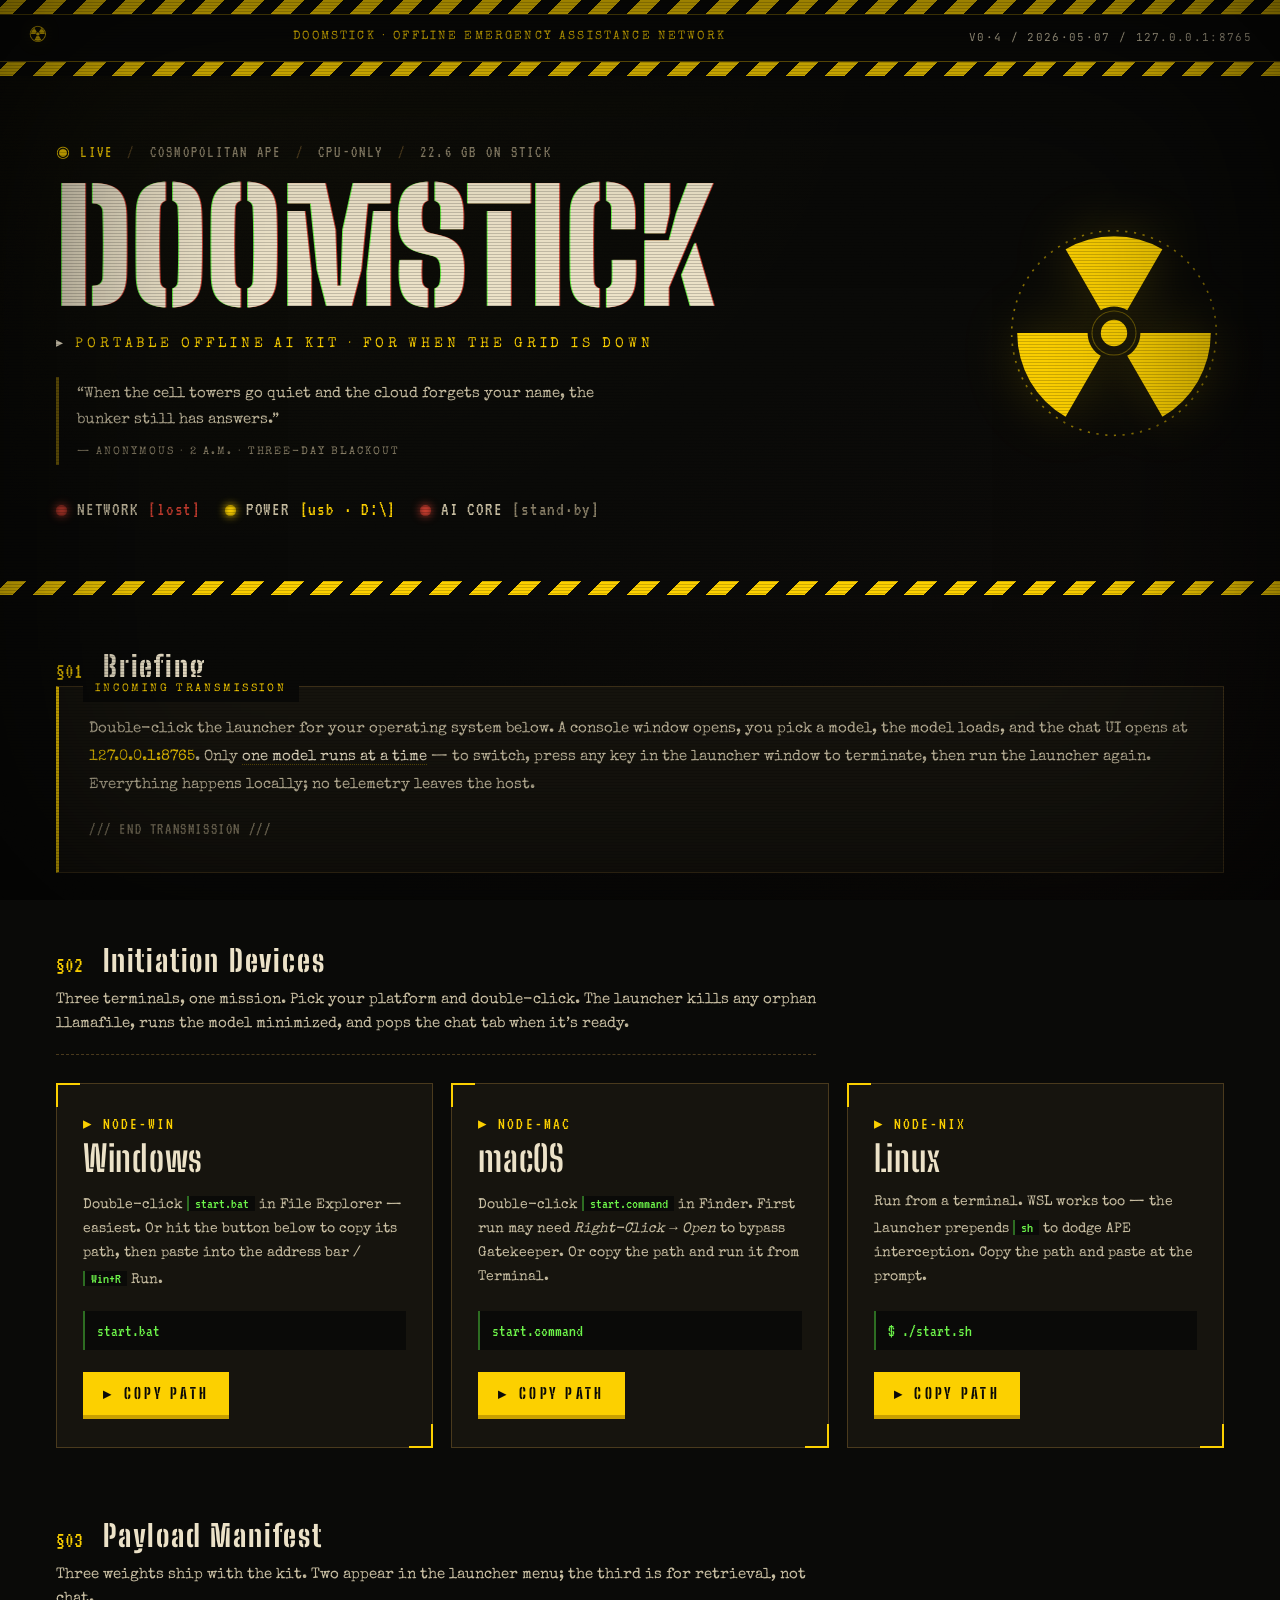
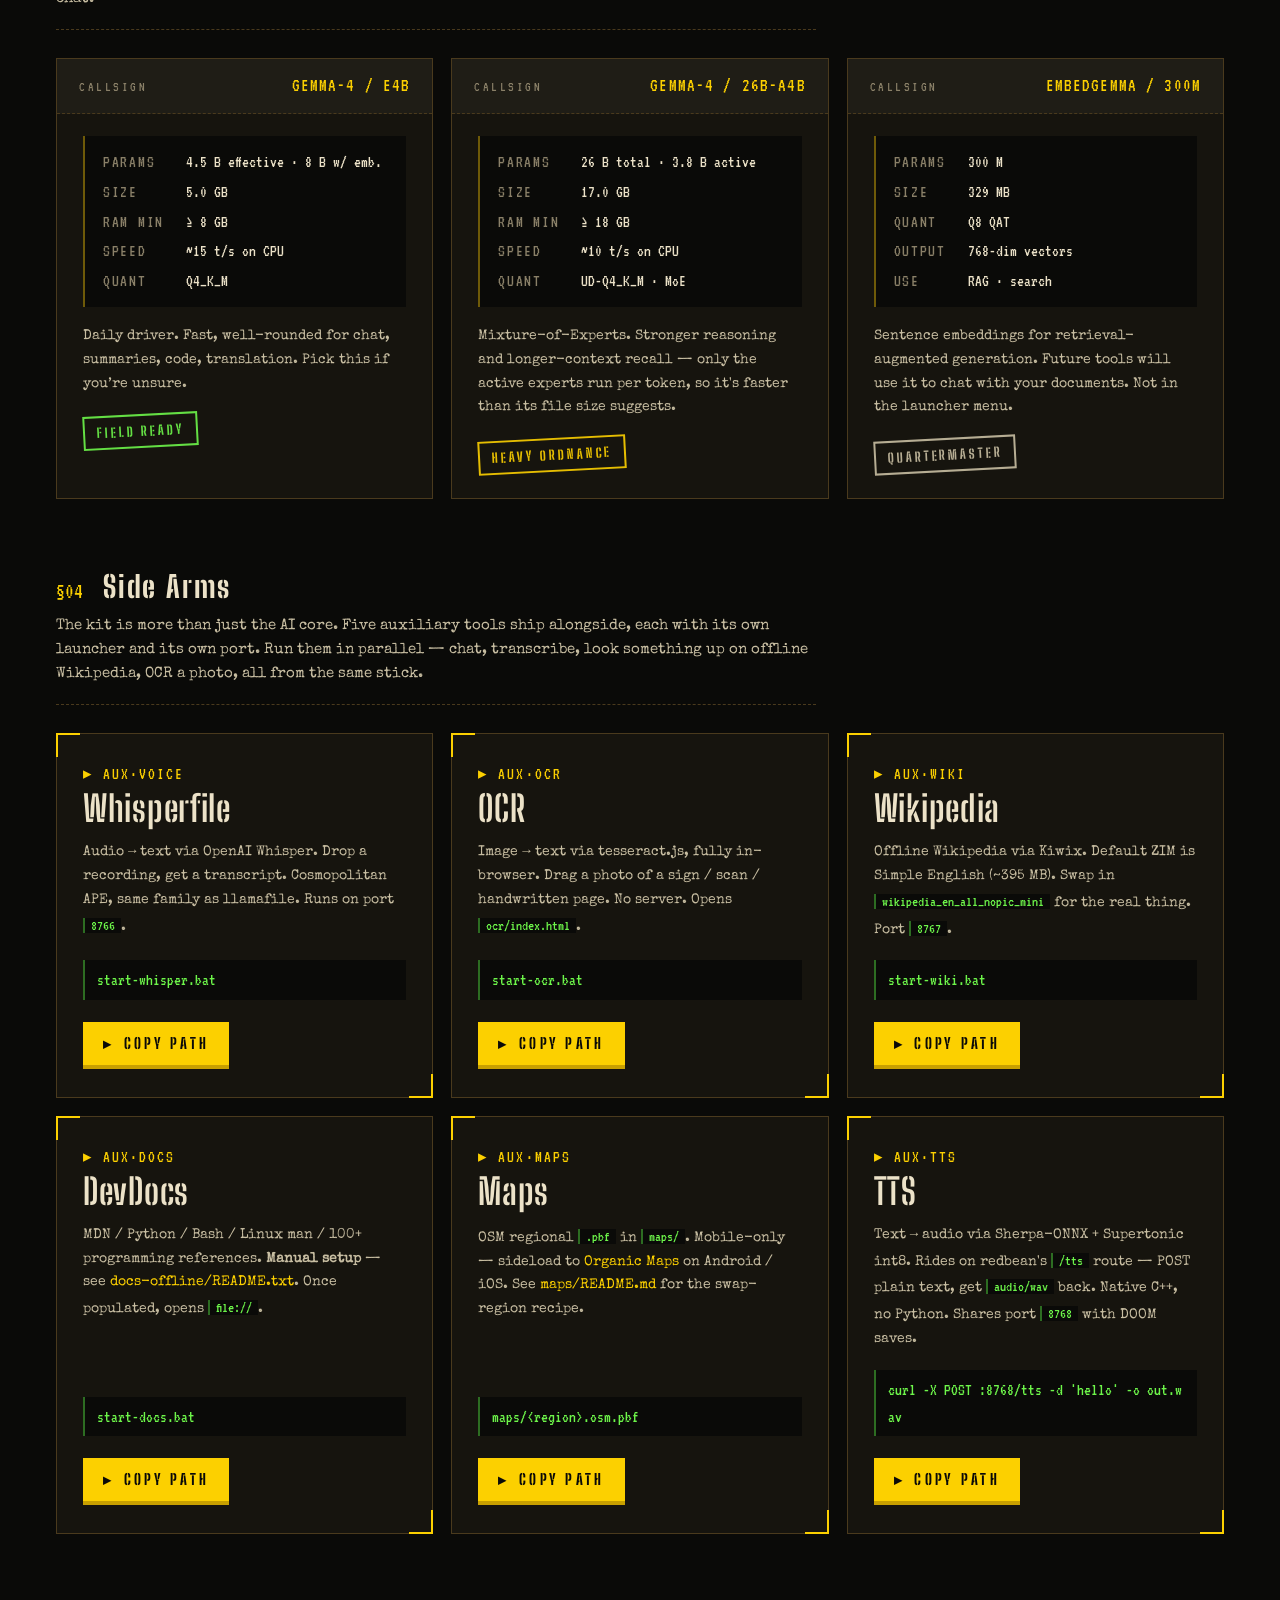
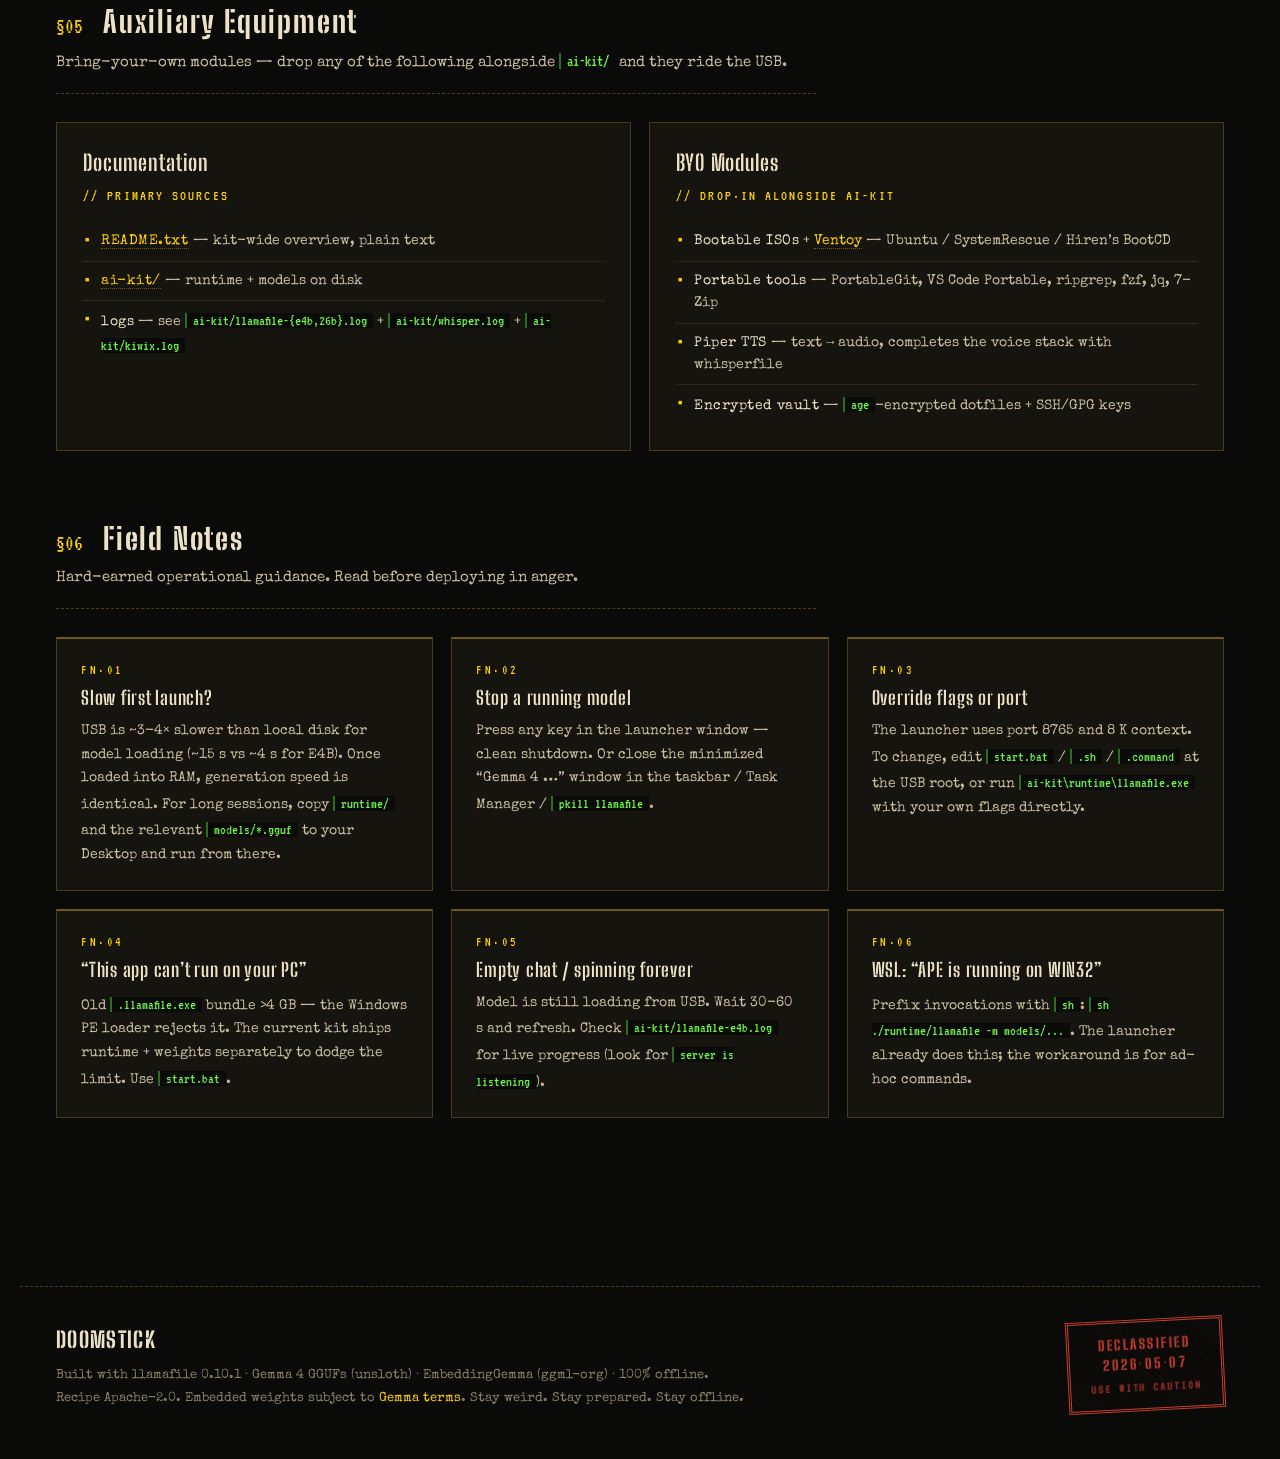
==== commit 5e8e89be: "Catch up to v0.7: redbean + DOOM + saves + TTS, plus interactive wizard This commit brings the publi" ====
--- a/dashboard/index.html
+++ b/dashboard/index.html
@@ -875,7 +875,7 @@
   <div class="ebs-bar">
     <span class="ebs-mark" aria-hidden="true">☢</span>
     <span class="ebs-title">Doomstick · Offline Emergency Assistance Network</span>
-    <span class="ebs-meta">v0·3 / 2026·05·06 / 127.0.0.1:8765</span>
+    <span class="ebs-meta">v0·4 / 2026·05·07 / 127.0.0.1:8765</span>
   </div>
   <div class="ebs-stripes" aria-hidden="true"></div>
 </div>
@@ -891,7 +891,7 @@
       <span class="sep">/</span>
       <span>cpu-only</span>
       <span class="sep">/</span>
-      <span>22 GB on stick</span>
+      <span>22.6 GB on stick</span>
     </div>
     <h1 class="doomstick">DOOMSTICK</h1>
     <p class="doomstick-tagline">Portable Offline AI Kit · For when the grid is down</p>
@@ -1063,11 +1063,70 @@
   </div>
 </section>
 
-<!-- ============== §04 AUXILIARY EQUIPMENT ============== -->
+<!-- ============== §04 SIDE ARMS ============== -->
 
 <section>
-  <h2 class="section-title"><span class="num">§04</span>Auxiliary Equipment</h2>
-  <p class="section-lede">The kit is just the AI runtime + weights + launchers. To turn the same USB into a full survival stick, drop any of the following alongside <code>ai-kit/</code>.</p>
+  <h2 class="section-title"><span class="num">§04</span>Side Arms</h2>
+  <p class="section-lede">The kit is more than just the AI core. Five auxiliary tools ship alongside, each with its own launcher and its own port. Run them in parallel — chat, transcribe, look something up on offline Wikipedia, OCR a photo, all from the same stick.</p>
+
+  <div class="grid grid-3 stagger">
+
+    <article class="terminal">
+      <span class="terminal-tag">▸ AUX·VOICE</span>
+      <h3 class="terminal-name">Whisperfile</h3>
+      <p class="terminal-desc">Audio → text via OpenAI Whisper. Drop a recording, get a transcript. Cosmopolitan APE, same family as llamafile. Runs on port <code>8766</code>.</p>
+      <code class="terminal-cmd" data-cmd-for="start-whisper.bat">start-whisper.bat</code>
+      <button class="terminal-action" type="button" data-copy-path="start-whisper.bat">Copy Path</button>
+    </article>
+
+    <article class="terminal">
+      <span class="terminal-tag">▸ AUX·OCR</span>
+      <h3 class="terminal-name">OCR</h3>
+      <p class="terminal-desc">Image → text via tesseract.js, fully in-browser. Drag a photo of a sign / scan / handwritten page. No server. Opens <code>ocr/index.html</code>.</p>
+      <code class="terminal-cmd" data-cmd-for="start-ocr.bat">start-ocr.bat</code>
+      <button class="terminal-action" type="button" data-copy-path="start-ocr.bat">Copy Path</button>
+    </article>
+
+    <article class="terminal">
+      <span class="terminal-tag">▸ AUX·WIKI</span>
+      <h3 class="terminal-name">Wikipedia</h3>
+      <p class="terminal-desc">Offline Wikipedia via Kiwix. Default ZIM is Simple English (~395 MB). Swap in <code>wikipedia_en_all_nopic_mini</code> for the real thing. Port <code>8767</code>.</p>
+      <code class="terminal-cmd" data-cmd-for="start-wiki.bat">start-wiki.bat</code>
+      <button class="terminal-action" type="button" data-copy-path="start-wiki.bat">Copy Path</button>
+    </article>
+
+    <article class="terminal">
+      <span class="terminal-tag">▸ AUX·DOCS</span>
+      <h3 class="terminal-name">DevDocs</h3>
+      <p class="terminal-desc">MDN / Python / Bash / Linux man / 100+ programming references. <strong>Manual setup</strong> — see <a href="docs-offline/README.txt">docs-offline/README.txt</a>. Once populated, opens <code>file://</code>.</p>
+      <code class="terminal-cmd" data-cmd-for="start-docs.bat">start-docs.bat</code>
+      <button class="terminal-action" type="button" data-copy-path="start-docs.bat">Copy Path</button>
+    </article>
+
+    <article class="terminal">
+      <span class="terminal-tag">▸ AUX·MAPS</span>
+      <h3 class="terminal-name">Maps</h3>
+      <p class="terminal-desc">OSM regional <code>.pbf</code> in <code>maps/</code>. Mobile-only — sideload to <a href="https://organicmaps.app/">Organic Maps</a> on Android / iOS. See <a href="maps/README.md">maps/README.md</a> for the swap-region recipe.</p>
+      <code class="terminal-cmd">maps/&lt;region&gt;.osm.pbf</code>
+      <button class="terminal-action" type="button" data-copy-path="maps/">Copy Path</button>
+    </article>
+
+    <article class="terminal">
+      <span class="terminal-tag">▸ AUX·TTS</span>
+      <h3 class="terminal-name">TTS</h3>
+      <p class="terminal-desc">Text → audio via Sherpa-ONNX + Supertonic int8. Rides on redbean's <code>/tts</code> route — POST plain text, get <code>audio/wav</code> back. Native C++, no Python. Shares port <code>8768</code> with DOOM saves.</p>
+      <code class="terminal-cmd">curl -X POST :8768/tts -d 'hello' -o out.wav</code>
+      <button class="terminal-action" type="button" data-copy-path="ai-kit/sherpa-tts/">Copy Path</button>
+    </article>
+
+  </div>
+</section>
+
+<!-- ============== §05 AUXILIARY EQUIPMENT (BYO) ============== -->
+
+<section>
+  <h2 class="section-title"><span class="num">§05</span>Auxiliary Equipment</h2>
+  <p class="section-lede">Bring-your-own modules — drop any of the following alongside <code>ai-kit/</code> and they ride the USB.</p>
 
   <div class="grid grid-2">
 
@@ -1077,7 +1136,7 @@
       <ul>
         <li><strong><a href="README.txt">README.txt</a></strong> — kit-wide overview, plain text</li>
         <li><strong><a href="ai-kit/">ai-kit/</a></strong> — runtime + models on disk</li>
-        <li><strong>logs</strong> — see <code>ai-kit/llamafile-{e4b,26b}.log</code> after first run</li>
+        <li><strong>logs</strong> — see <code>ai-kit/llamafile-{e4b,26b}.log</code> + <code>ai-kit/whisper.log</code> + <code>ai-kit/kiwix.log</code></li>
       </ul>
     </div>
 
@@ -1087,7 +1146,7 @@
       <ul>
         <li><strong>Bootable ISOs</strong> + <a href="https://www.ventoy.net/">Ventoy</a> — Ubuntu / SystemRescue / Hiren’s BootCD</li>
         <li><strong>Portable tools</strong> — PortableGit, VS Code Portable, ripgrep, fzf, jq, 7-Zip</li>
-        <li><strong>Offline reference</strong> — <a href="https://kiwix.org">Kiwix</a> + Wikipedia <code>.zim</code></li>
+        <li><strong>Piper TTS</strong> — text → audio, completes the voice stack with whisperfile</li>
         <li><strong>Encrypted vault</strong> — <code>age</code>-encrypted dotfiles + SSH/GPG keys</li>
       </ul>
     </div>
@@ -1095,10 +1154,10 @@
   </div>
 </section>
 
-<!-- ============== §05 FIELD NOTES ============== -->
+<!-- ============== §06 FIELD NOTES ============== -->
 
 <section>
-  <h2 class="section-title"><span class="num">§05</span>Field Notes</h2>
+  <h2 class="section-title"><span class="num">§06</span>Field Notes</h2>
   <p class="section-lede">Hard-earned operational guidance. Read before deploying in anger.</p>
 
   <div class="grid grid-3 stagger">
@@ -1153,7 +1212,7 @@
     Stay weird. Stay prepared. Stay offline.
   </div>
   <div class="declass-stamp" aria-label="Declassified stamp">
-    Declassified<br>2026·05·06
+    Declassified<br>2026·05·07
     <small>Use With Caution</small>
   </div>
 </footer>
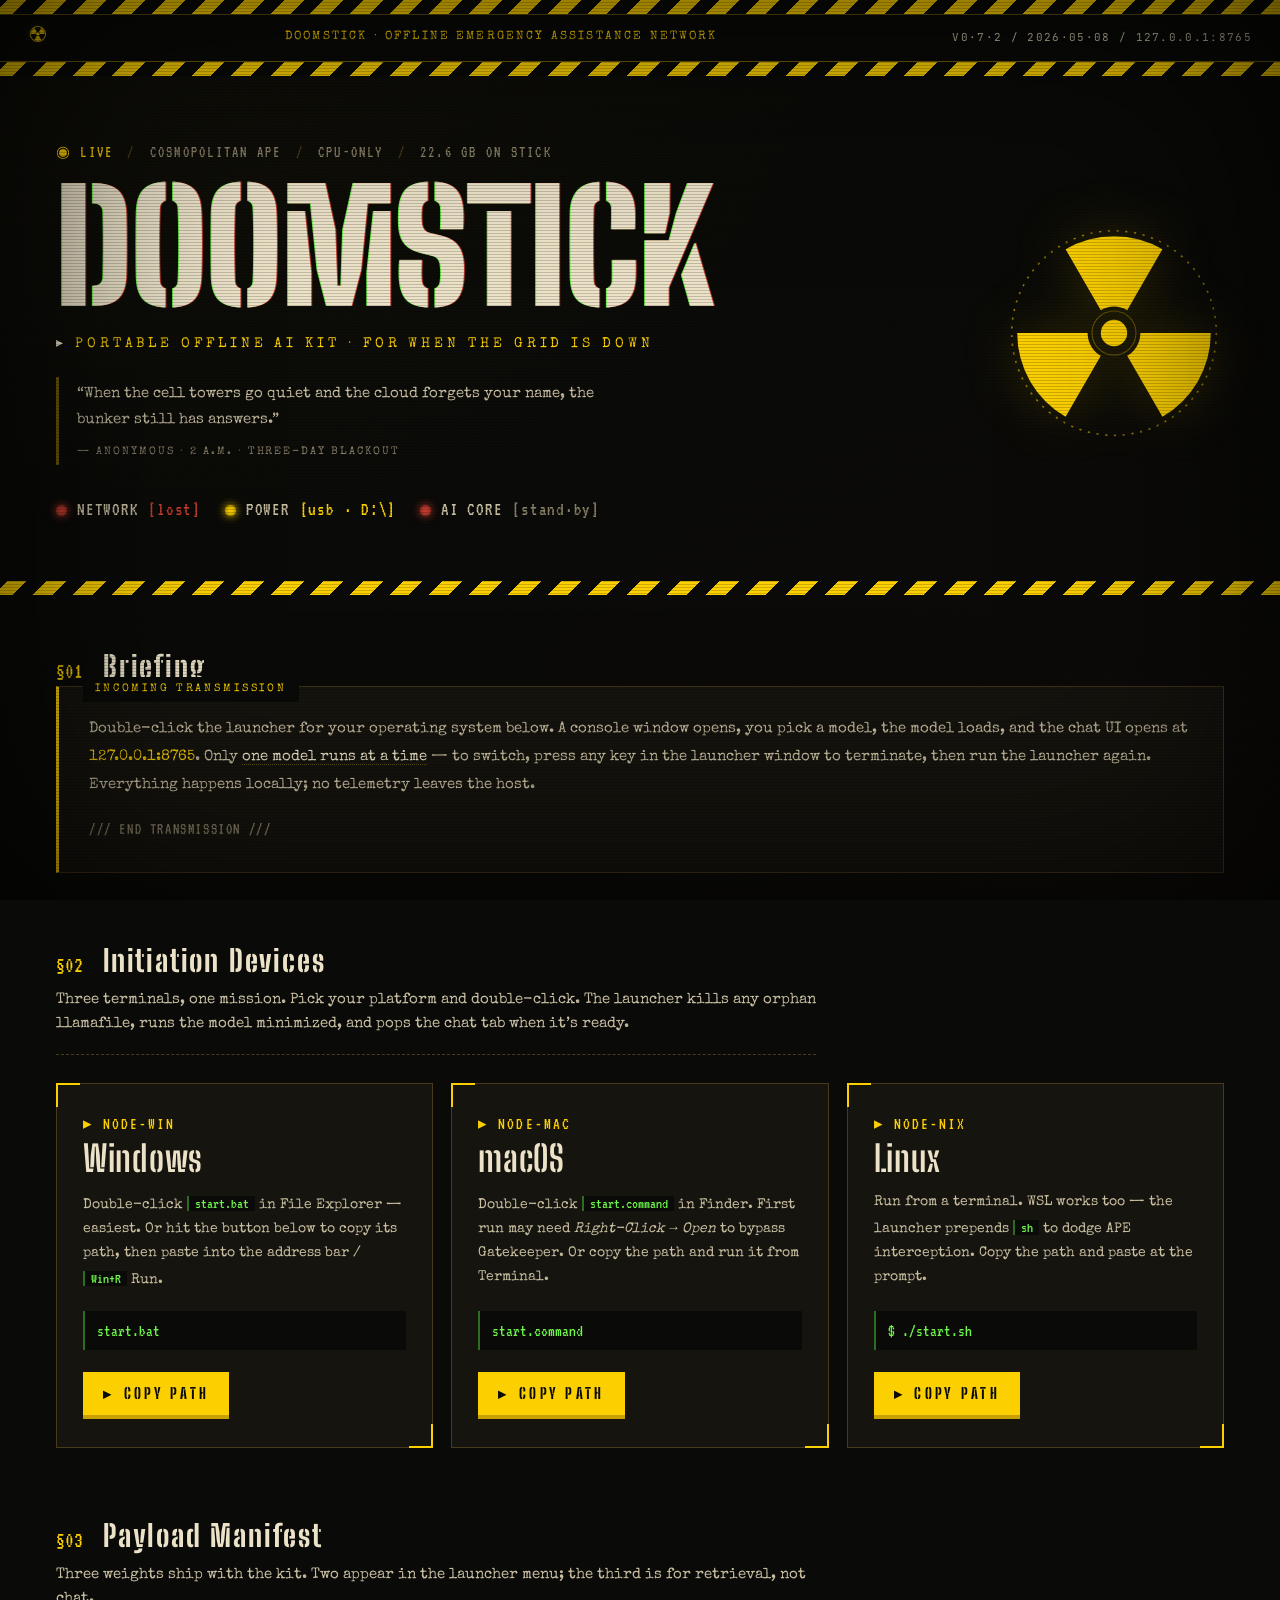
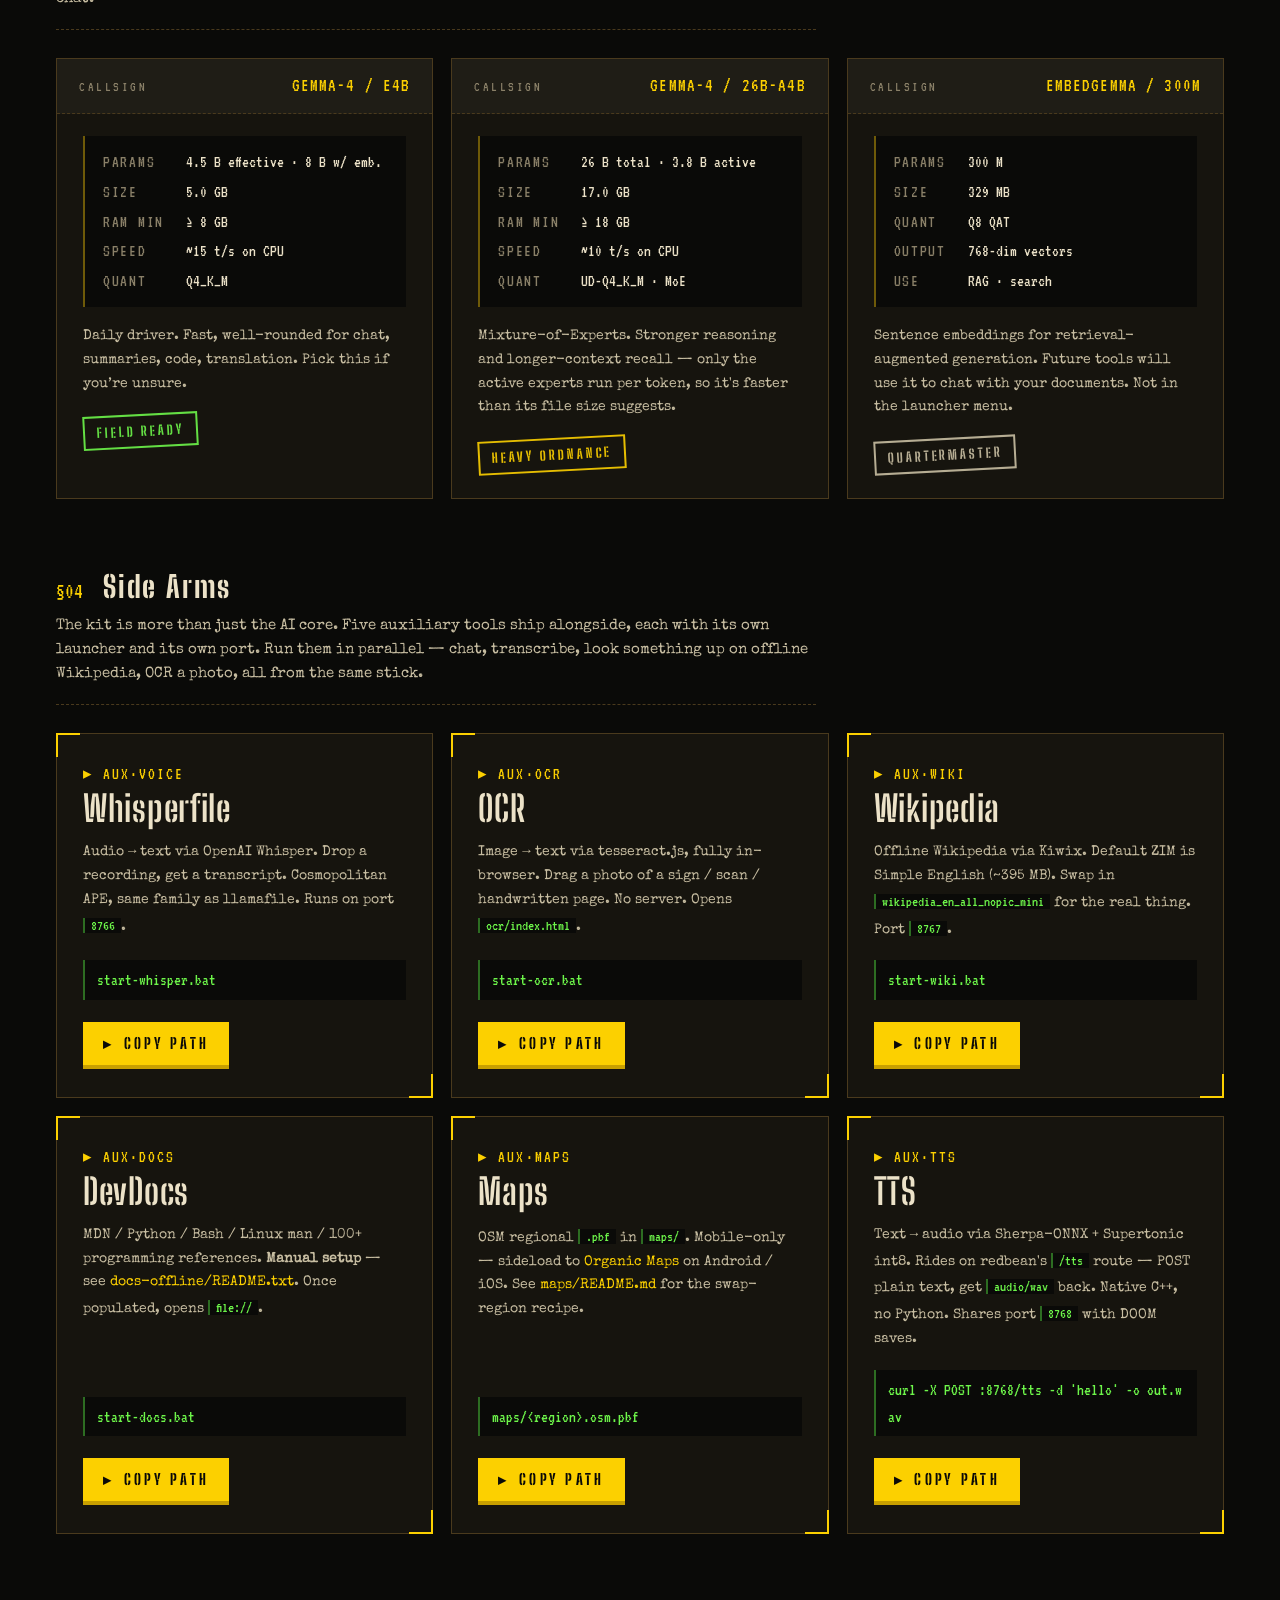
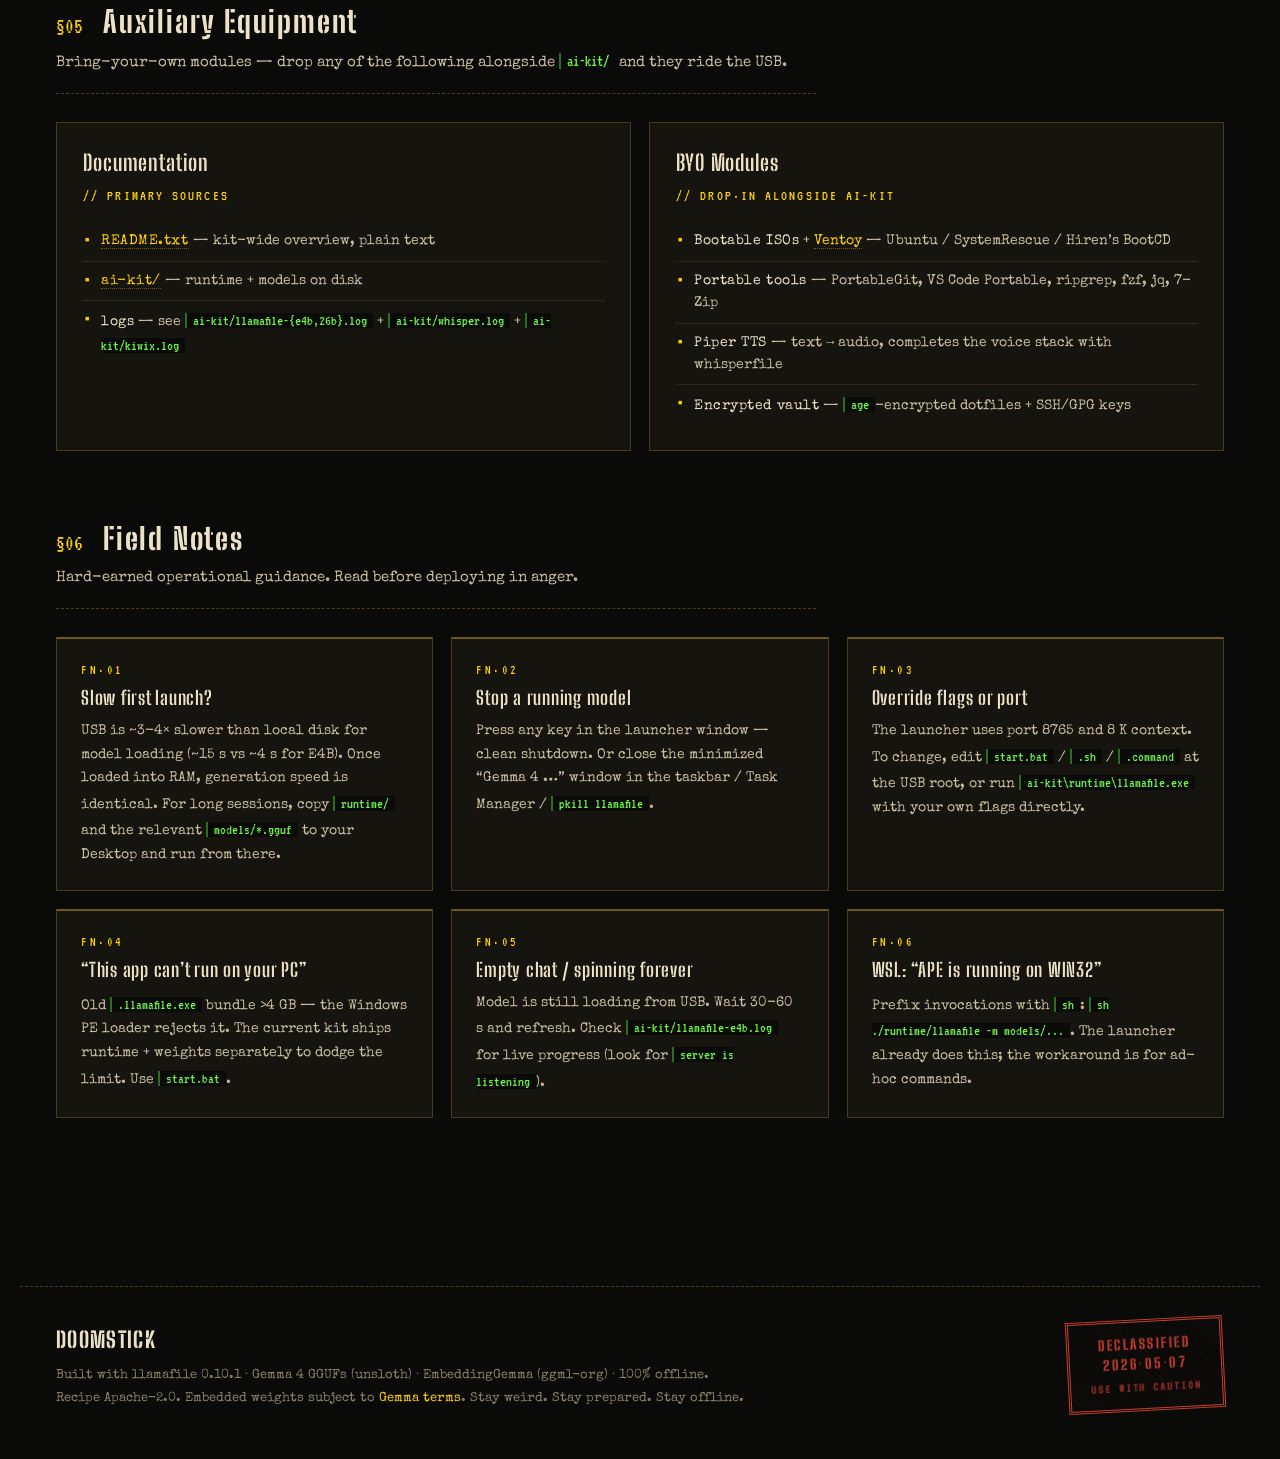
==== commit 961e9ff9: "Catch up to v0.7.3: mobile makeover, Windows verification, build-script fixes Two release notches si" ====
--- a/dashboard/index.html
+++ b/dashboard/index.html
@@ -864,6 +864,75 @@
   h1.doomstick { font-size: 56px; }
   .terminal-name { font-size: 30px; }
 }
+
+/* ===== MOBILE MODE ===============================================
+   Visibility flipped by body.mobile-mode (set by JS on touch-primary
+   devices via pointer:coarse + UA fallback). Desktop default keeps
+   mobile-only sections hidden. */
+
+.mobile-only { display: none; }
+body.mobile-mode .mobile-only { display: block; }
+body.mobile-mode .desktop-only { display: none; }
+
+/* App-store button row beneath a mobile field-kit card. Flex
+   distributes the F-Droid / Play / App Store buttons across the card. */
+.mobile-store-row {
+  display: flex;
+  flex-wrap: wrap;
+  gap: 8px;
+  margin-top: 4px;
+}
+.mobile-store-row .terminal-action {
+  flex: 1 1 auto;
+  text-align: center;
+  font-size: 12px;
+  letter-spacing: 0.14em;
+  padding: 12px 14px;
+  min-width: 80px;
+}
+.mobile-store-row .terminal-action::before { content: ""; }
+
+/* Solo-action mobile cards (OCR, DOOM, DevDocs — static pages on the
+   same USB) get one full-width tap target instead of three. */
+.mobile-card .terminal-action.solo {
+  align-self: stretch;
+  text-align: center;
+  font-size: 14px;
+}
+
+/* In mobile mode, drop the desktop translate-on-hover (sticky :hover
+   on touchscreens leaves the card looking stuck) and grow tap targets. */
+body.mobile-mode .terminal:hover {
+  transform: none;
+  background: var(--asphalt);
+  border-color: var(--rust-edge);
+}
+body.mobile-mode .terminal-action { padding: 14px 22px; }
+
+/* AI CORE LED reads "mobile" instead of polling 8765 — no llamafile
+   running on the phone, so the indicator points at PocketPal/etc. */
+.status[data-state="mobile"] .read { color: var(--rad); }
+
+/* Path hint slug under the mobile-card description — slimmer than the
+   regular terminal-cmd block; hints at the on-USB path, not a literal
+   one to copy (Android USB-OTG mount paths vary by device). */
+.path-hint {
+  font-family: var(--font-crt);
+  font-size: 14px;
+  color: var(--bone-dim);
+  letter-spacing: 0.04em;
+  margin: -8px 0 14px;
+}
+.path-hint code {
+  background: transparent;
+  border-left: 0;
+  padding: 0;
+  color: var(--phos);
+  font-size: inherit;
+}
+
+/* Mobile field notes use the same .field-note shell — only the
+   numbering differs (FN·M01 vs FN·01). No new styles needed. */
 </style>
 </head>
 <body>
@@ -875,7 +944,7 @@
   <div class="ebs-bar">
     <span class="ebs-mark" aria-hidden="true">☢</span>
     <span class="ebs-title">Doomstick · Offline Emergency Assistance Network</span>
-    <span class="ebs-meta">v0·4 / 2026·05·07 / 127.0.0.1:8765</span>
+    <span class="ebs-meta">v0·7·2 / 2026·05·08 / 127.0.0.1:8765</span>
   </div>
   <div class="ebs-stripes" aria-hidden="true"></div>
 </div>
@@ -952,7 +1021,7 @@
 
 <!-- ============== §01 BRIEFING ============== -->
 
-<section>
+<section class="desktop-only">
   <h2 class="section-title"><span class="num">§01</span>Briefing</h2>
   <div class="briefing">
     Double-click the launcher for your operating system below. A console window opens, you pick a model,
@@ -963,9 +1032,21 @@
   </div>
 </section>
 
-<!-- ============== §02 INITIATION DEVICES ============== -->
-
-<section>
+<section class="mobile-only">
+  <h2 class="section-title"><span class="num">§01</span>Briefing</h2>
+  <div class="briefing">
+    You're on a phone — desktop launchers don't apply here. Scroll to the <strong>Mobile Field Kit</strong>
+    below: each card points at the right consumer app for one capability the kit ships
+    (Wikipedia ZIM, OSM region, GGUF model, OCR, DOOM). Install the apps once, then the
+    USB's data files travel with you. Two pages on the kit work directly in this browser:
+    <a href="ocr/index.html">OCR</a> and <a href="doom/index.html">DOOM</a> — no app needed.
+    <span class="signoff">/// END TRANSMISSION ///</span>
+  </div>
+</section>
+
+<!-- ============== §02 INITIATION DEVICES (DESKTOP) ============== -->
+
+<section class="desktop-only">
   <h2 class="section-title"><span class="num">§02</span>Initiation Devices</h2>
   <p class="section-lede">Three terminals, one mission. Pick your platform and double-click. The launcher kills any orphan llamafile, runs the model minimized, and pops the chat tab when it’s ready.</p>
 
@@ -993,6 +1074,76 @@
       <p class="terminal-desc">Run from a terminal. WSL works too — the launcher prepends <code>sh</code> to dodge APE interception. Copy the path and paste at the prompt.</p>
       <code class="terminal-cmd" data-cmd-for="start.sh">./start.sh</code>
       <button class="terminal-action" type="button" data-copy-path="start.sh">Copy Path</button>
+    </article>
+
+  </div>
+</section>
+
+<!-- ============== §02m MOBILE FIELD KIT ============== -->
+
+<section class="mobile-only" id="mobile">
+  <h2 class="section-title"><span class="num">§02m</span>Mobile Field Kit</h2>
+  <p class="section-lede">You've plugged the stick into a phone. Half the kit was already designed for this. Install one app per capability and the offline data files travel with you across hosts.</p>
+
+  <div class="grid grid-3 stagger">
+
+    <article class="terminal mobile-card">
+      <span class="terminal-tag">▸ MOBILE·WIKI</span>
+      <h3 class="terminal-name">Wikipedia</h3>
+      <p class="terminal-desc">Offline Wikipedia in your pocket. The <code>.zim</code> on this stick opens directly in Kiwix — same content as <code>start-wiki</code> on desktop.</p>
+      <p class="path-hint">on USB: <code>zim/&lt;wikipedia&gt;.zim</code></p>
+      <div class="mobile-store-row">
+        <a class="terminal-action" href="https://f-droid.org/packages/org.kiwix.kiwixmobile/" target="_blank" rel="noopener">F-Droid</a>
+        <a class="terminal-action" href="https://play.google.com/store/apps/details?id=org.kiwix.kiwixmobile" target="_blank" rel="noopener">Play</a>
+        <a class="terminal-action" href="https://apps.apple.com/app/kiwix/id997079563" target="_blank" rel="noopener">App Store</a>
+      </div>
+    </article>
+
+    <article class="terminal mobile-card">
+      <span class="terminal-tag">▸ MOBILE·MAPS</span>
+      <h3 class="terminal-name">Maps</h3>
+      <p class="terminal-desc">OSM regional data with offline routing and search. The <code>.pbf</code> imports into Organic Maps — free, no ads, no telemetry.</p>
+      <p class="path-hint">on USB: <code>maps/&lt;region&gt;.osm.pbf</code></p>
+      <div class="mobile-store-row">
+        <a class="terminal-action" href="https://f-droid.org/packages/app.organicmaps/" target="_blank" rel="noopener">F-Droid</a>
+        <a class="terminal-action" href="https://play.google.com/store/apps/details?id=app.organicmaps" target="_blank" rel="noopener">Play</a>
+        <a class="terminal-action" href="https://apps.apple.com/app/id1565437007" target="_blank" rel="noopener">App Store</a>
+      </div>
+    </article>
+
+    <article class="terminal mobile-card">
+      <span class="terminal-tag">▸ MOBILE·LLM</span>
+      <h3 class="terminal-name">LLM Chat</h3>
+      <p class="terminal-desc">Run Gemma 4 E4B (5 GB) on a recent flagship phone. PocketPal imports GGUFs from external storage. Slow on phones — usable for short turns; copy to internal storage for speed.</p>
+      <p class="path-hint">on USB: <code>ai-kit/models/*.gguf</code></p>
+      <div class="mobile-store-row">
+        <a class="terminal-action" href="https://play.google.com/store/apps/details?id=com.pocketpalai" target="_blank" rel="noopener">Play</a>
+        <a class="terminal-action" href="https://apps.apple.com/app/pocketpal-ai/id6502579498" target="_blank" rel="noopener">App Store</a>
+      </div>
+    </article>
+
+    <article class="terminal mobile-card">
+      <span class="terminal-tag">▸ MOBILE·OCR</span>
+      <h3 class="terminal-name">OCR</h3>
+      <p class="terminal-desc">Image → text in your mobile browser via tesseract.js. Take a photo of a sign, scan, or handwritten page. No upload, no server, no internet.</p>
+      <p class="path-hint">on USB: <code>ocr/index.html</code></p>
+      <a class="terminal-action solo" href="ocr/index.html">Open OCR</a>
+    </article>
+
+    <article class="terminal mobile-card">
+      <span class="terminal-tag">▸ MOBILE·DOOM</span>
+      <h3 class="terminal-name">DOOM</h3>
+      <p class="terminal-desc">Browser DOOM via emscripten/PrBoom+. On-screen touch controls included for phones. Saves don't persist on mobile (redbean isn't running on the phone — saves work on desktop).</p>
+      <p class="path-hint">on USB: <code>doom/index.html</code></p>
+      <a class="terminal-action solo" href="doom/index.html">Open DOOM</a>
+    </article>
+
+    <article class="terminal mobile-card">
+      <span class="terminal-tag">▸ MOBILE·DOCS</span>
+      <h3 class="terminal-name">DevDocs</h3>
+      <p class="terminal-desc">100+ programming references in a static HTML bundle, fully responsive on mobile. Manual setup before first use — see <a href="docs-offline/README.txt">docs-offline/README.txt</a>.</p>
+      <p class="path-hint">on USB: <code>docs-offline/index.html</code></p>
+      <a class="terminal-action solo" href="docs-offline/index.html">Open Docs</a>
     </article>
 
   </div>
@@ -1063,9 +1214,9 @@
   </div>
 </section>
 
-<!-- ============== §04 SIDE ARMS ============== -->
-
-<section>
+<!-- ============== §04 SIDE ARMS (DESKTOP) ============== -->
+
+<section class="desktop-only">
   <h2 class="section-title"><span class="num">§04</span>Side Arms</h2>
   <p class="section-lede">The kit is more than just the AI core. Five auxiliary tools ship alongside, each with its own launcher and its own port. Run them in parallel — chat, transcribe, look something up on offline Wikipedia, OCR a photo, all from the same stick.</p>
 
@@ -1122,9 +1273,9 @@
   </div>
 </section>
 
-<!-- ============== §05 AUXILIARY EQUIPMENT (BYO) ============== -->
-
-<section>
+<!-- ============== §05 AUXILIARY EQUIPMENT (BYO, DESKTOP) ============== -->
+
+<section class="desktop-only">
   <h2 class="section-title"><span class="num">§05</span>Auxiliary Equipment</h2>
   <p class="section-lede">Bring-your-own modules — drop any of the following alongside <code>ai-kit/</code> and they ride the USB.</p>
 
@@ -1154,9 +1305,9 @@
   </div>
 </section>
 
-<!-- ============== §06 FIELD NOTES ============== -->
-
-<section>
+<!-- ============== §06 FIELD NOTES (DESKTOP) ============== -->
+
+<section class="desktop-only">
   <h2 class="section-title"><span class="num">§06</span>Field Notes</h2>
   <p class="section-lede">Hard-earned operational guidance. Read before deploying in anger.</p>
 
@@ -1196,6 +1347,53 @@
       <div class="note-num">FN·06</div>
       <h3>WSL: “APE is running on WIN32”</h3>
       <p>Prefix invocations with <code>sh</code>: <code>sh ./runtime/llamafile -m models/...</code>. The launcher already does this; the workaround is for ad-hoc commands.</p>
+    </article>
+
+  </div>
+</section>
+
+<!-- ============== §06m MOBILE FIELD NOTES ============== -->
+
+<section class="mobile-only">
+  <h2 class="section-title"><span class="num">§06m</span>Mobile Field Notes</h2>
+  <p class="section-lede">Hard-earned guidance for using this kit from a phone.</p>
+
+  <div class="grid grid-3 stagger">
+
+    <article class="field-note">
+      <div class="note-num">FN·M01</div>
+      <h3>USB-OTG might need an adapter</h3>
+      <p>Modern phones use USB-C or Lightning; full-size USB-A sticks need an OTG adapter. Most phones recognize the stick within a few seconds — pull down the notification shade and tap the storage entry to browse, or open your file manager / Files app.</p>
+    </article>
+
+    <article class="field-note">
+      <div class="note-num">FN·M02</div>
+      <h3>Permissions on first install</h3>
+      <p>Kiwix, Organic Maps, and PocketPal will all ask for storage access on first run. Grant it — that's how they read the kit's files. iOS users go through the Files app picker; Android uses the system file picker or direct path.</p>
+    </article>
+
+    <article class="field-note">
+      <div class="note-num">FN·M03</div>
+      <h3>Install once, offline forever</h3>
+      <p>Install the apps over a connection (one time), then unplug. The data files travel with the stick — every host you plug into already has the apps. The internet is optional after first install.</p>
+    </article>
+
+    <article class="field-note">
+      <div class="note-num">FN·M04</div>
+      <h3>Copy to phone for daily use</h3>
+      <p>USB-OTG reads are slower than internal storage. For Wikipedia or maps you'll use daily, copy the relevant file off the stick into your phone's internal storage once. Saves the OTG step on every launch.</p>
+    </article>
+
+    <article class="field-note">
+      <div class="note-num">FN·M05</div>
+      <h3>iOS file manager quirk</h3>
+      <p>iOS shows USB drives in the Files app under "Browse → Locations". If the drive doesn't appear, unplug and replug — iOS sometimes needs a second handshake. Lightning ports may need an Apple-branded adapter to deliver enough power.</p>
+    </article>
+
+    <article class="field-note">
+      <div class="note-num">FN·M06</div>
+      <h3>DOOM saves are desktop-only</h3>
+      <p>Browser DOOM works on the phone, but saves persist via redbean's <code>/save</code> endpoint — and redbean only runs on desktop. Mobile DOOM is a fresh playthrough each session. Same engine, same WAD, just no save state.</p>
     </article>
 
   </div>
@@ -1218,6 +1416,42 @@
 </footer>
 
 <script>
+/* Mobile mode detection.
+ * Touch-primary devices get a different §02 (Mobile Field Kit instead of
+ * desktop launcher cards) and skip the 8765 ping (no llamafile running on
+ * a phone). pointer:coarse fires on phones/tablets; pair with a UA check
+ * so a Surface/touch-laptop with a real mouse stays on desktop mode.
+ * Exposed on window so the ping IIFE below can early-return. */
+window.__doomstickMobile = (function () {
+  if (!window.matchMedia) {
+    return /Mobi|Android|iPhone|iPad/.test(navigator.userAgent || '');
+  }
+  var coarse = window.matchMedia('(pointer: coarse)').matches;
+  var ua     = /Mobi|Android|iPhone|iPad/.test(navigator.userAgent || '');
+  // pointer:coarse alone is enough on phones; UA check catches edge
+  // cases where some Android browsers report fine pointer.
+  return coarse || ua;
+})();
+
+if (window.__doomstickMobile) {
+  document.body.classList.add('mobile-mode');
+  // Flip the AI CORE LED to a mobile-aware label — pinging 8765 is
+  // pointless on a phone, so the LED points at PocketPal instead.
+  var aiNode = document.getElementById('ai-status');
+  if (aiNode) {
+    aiNode.dataset.state = 'mobile';
+    var aiLed  = aiNode.querySelector('.led');
+    var aiRead = aiNode.querySelector('.read');
+    if (aiLed)  aiLed.className  = 'led amber';
+    if (aiRead) aiRead.textContent = '[mobile · LLM app]';
+  }
+  // Power LED reads "phone" instead of "D:\" — we don't know the
+  // USB-OTG mount path on Android (varies per device) and it's not
+  // useful to display anyway.
+  var powerRow = document.querySelector('.status[data-state="usb"] .read');
+  if (powerRow) powerRow.textContent = '[usb · phone]';
+}
+
 /* Live status check.
  * Pings the local llamafile server. If it answers, flips the AI CORE LED
  * from STAND·BY (red) to ARMED (green/blink). Polls every 6 s.
@@ -1227,6 +1461,8 @@
  * surface a CORS error which we silently catch and treat as offline.
  */
 (function () {
+  // Mobile users have no llamafile to ping — skip the polling entirely.
+  if (window.__doomstickMobile) return;
   var node  = document.getElementById('ai-status');
   if (!node) return;
   var led   = node.querySelector('.led');
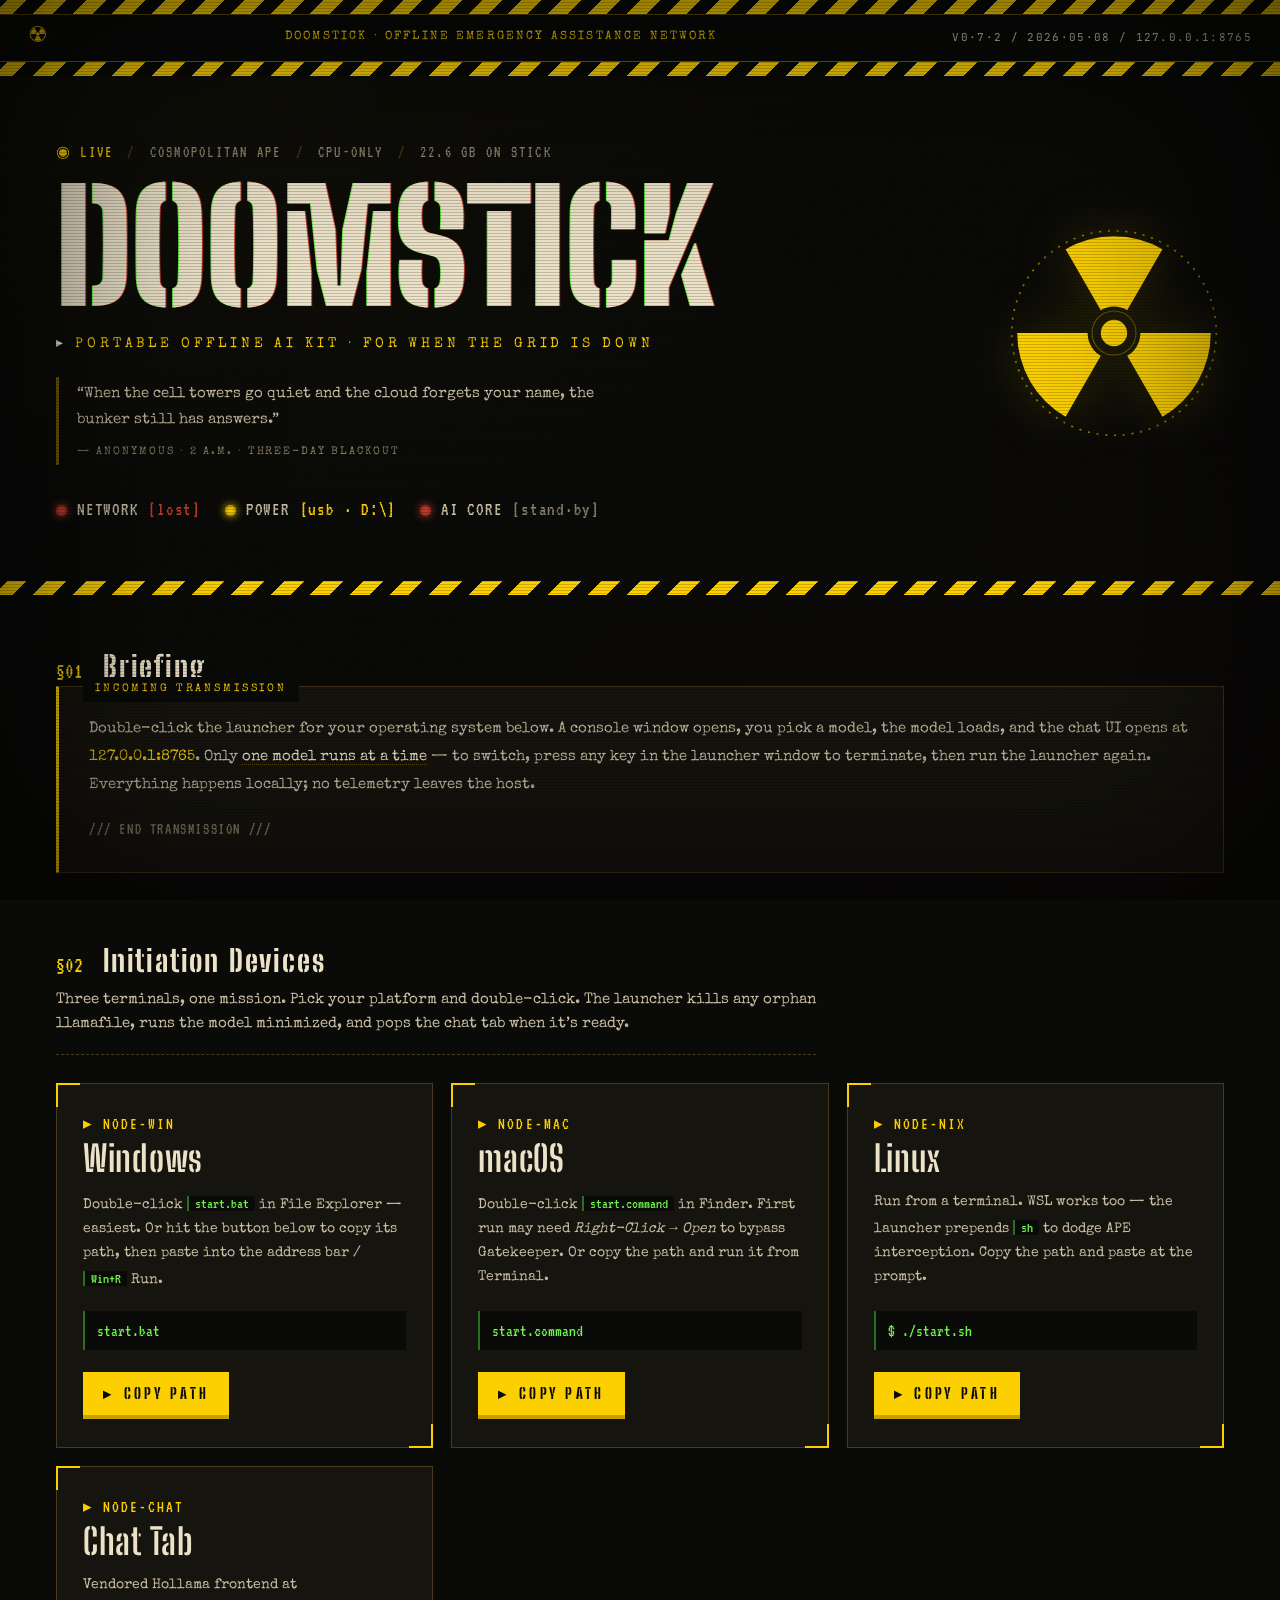
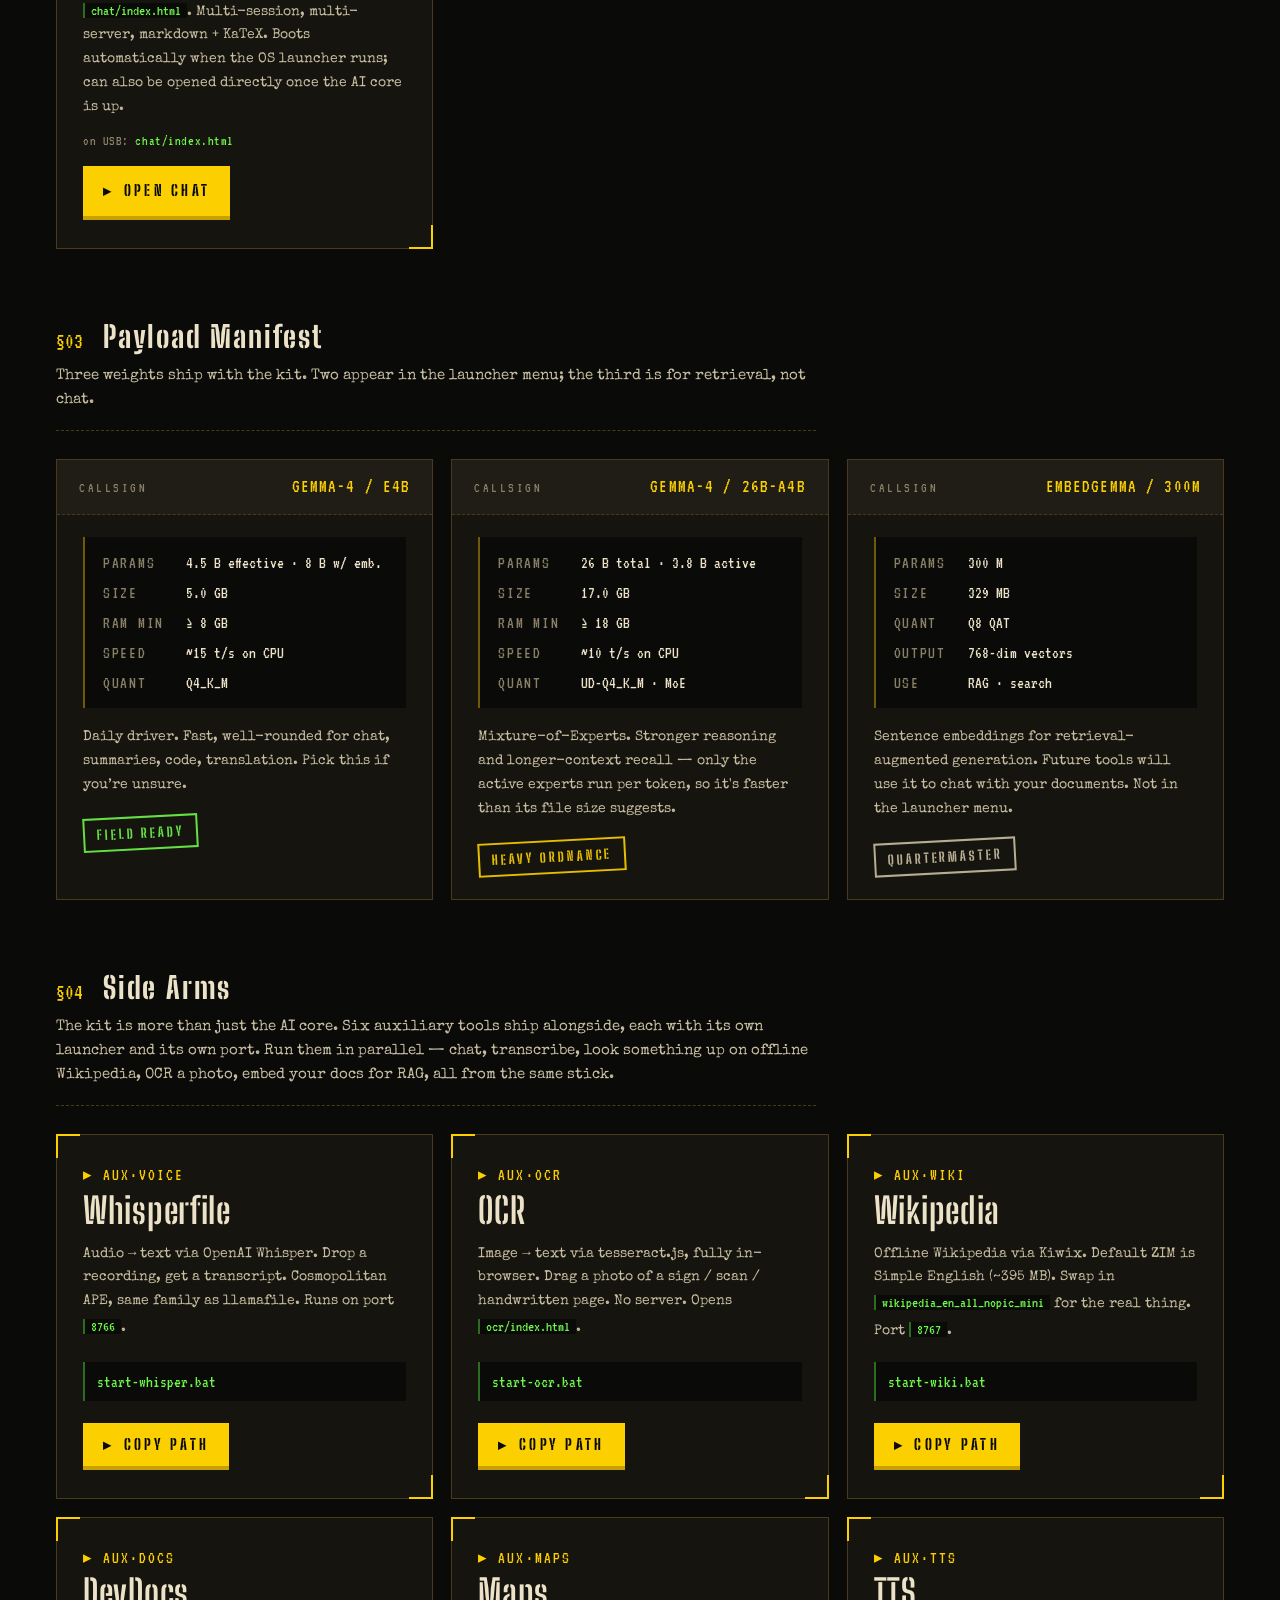
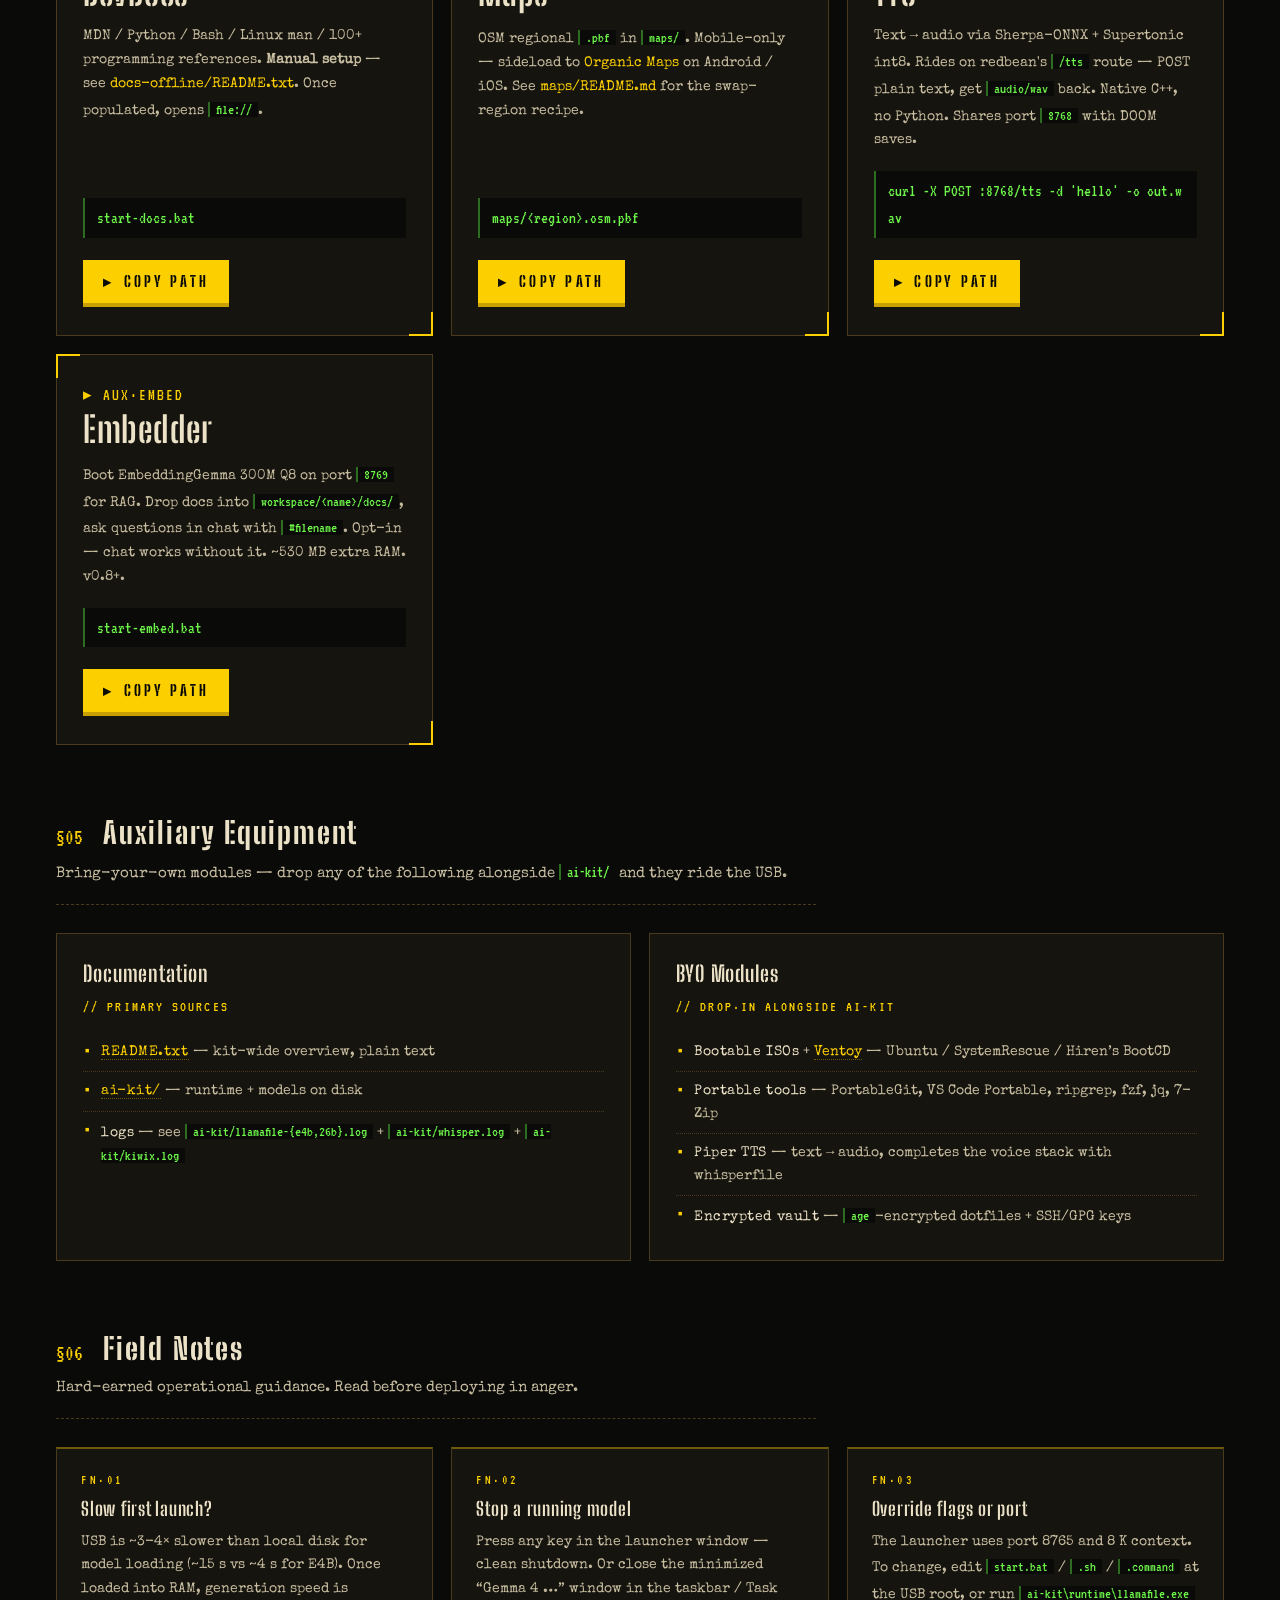
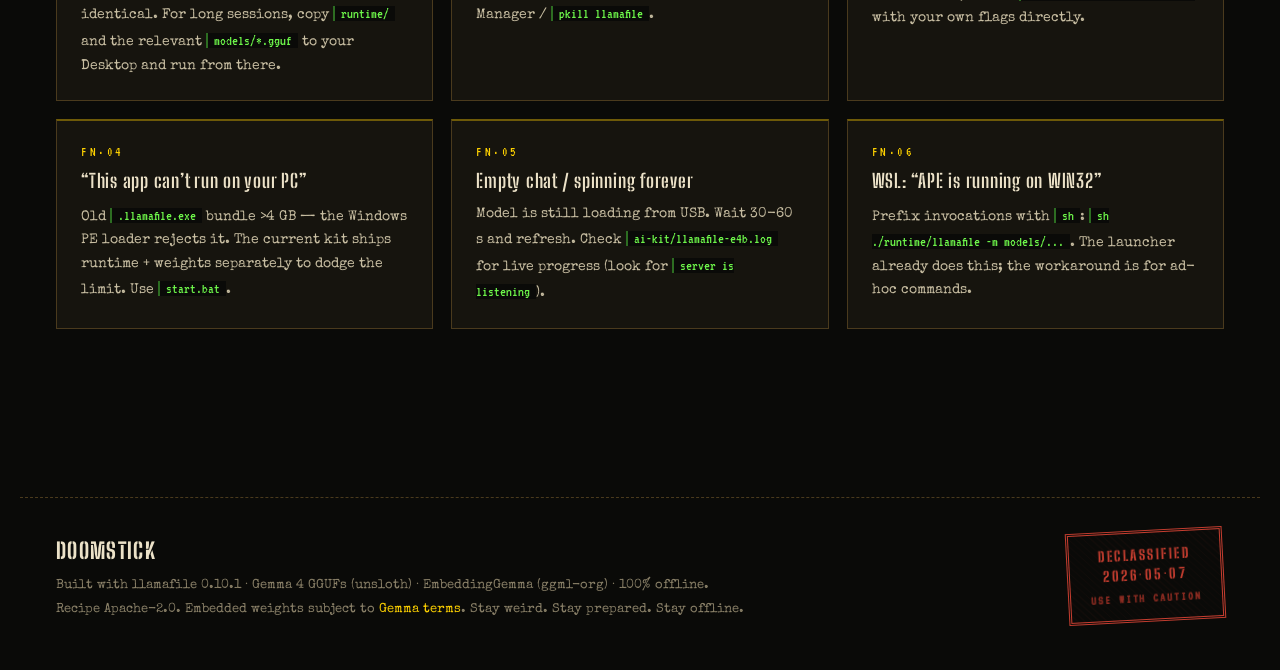
==== commit 09972934: "v0.8.0 — RAG layer + Hollama chat tab + journal + v0.8.1 polish This is the code-side companion to c" ====
--- a/dashboard/index.html
+++ b/dashboard/index.html
@@ -1076,6 +1076,14 @@
       <button class="terminal-action" type="button" data-copy-path="start.sh">Copy Path</button>
     </article>
 
+    <article class="terminal">
+      <span class="terminal-tag">▸ NODE-CHAT</span>
+      <h3 class="terminal-name">Chat Tab</h3>
+      <p class="terminal-desc">Vendored Hollama frontend at <code>chat/index.html</code>. Multi-session, multi-server, markdown + KaTeX. Boots automatically when the OS launcher runs; can also be opened directly once the AI core is up.</p>
+      <p class="path-hint">on USB: <code>chat/index.html</code></p>
+      <a class="terminal-action solo" href="chat/index.html">Open Chat</a>
+    </article>
+
   </div>
 </section>
 
@@ -1218,7 +1226,7 @@
 
 <section class="desktop-only">
   <h2 class="section-title"><span class="num">§04</span>Side Arms</h2>
-  <p class="section-lede">The kit is more than just the AI core. Five auxiliary tools ship alongside, each with its own launcher and its own port. Run them in parallel — chat, transcribe, look something up on offline Wikipedia, OCR a photo, all from the same stick.</p>
+  <p class="section-lede">The kit is more than just the AI core. Six auxiliary tools ship alongside, each with its own launcher and its own port. Run them in parallel — chat, transcribe, look something up on offline Wikipedia, OCR a photo, embed your docs for RAG, all from the same stick.</p>
 
   <div class="grid grid-3 stagger">
 
@@ -1268,6 +1276,14 @@
       <p class="terminal-desc">Text → audio via Sherpa-ONNX + Supertonic int8. Rides on redbean's <code>/tts</code> route — POST plain text, get <code>audio/wav</code> back. Native C++, no Python. Shares port <code>8768</code> with DOOM saves.</p>
       <code class="terminal-cmd">curl -X POST :8768/tts -d 'hello' -o out.wav</code>
       <button class="terminal-action" type="button" data-copy-path="ai-kit/sherpa-tts/">Copy Path</button>
+    </article>
+
+    <article class="terminal">
+      <span class="terminal-tag">▸ AUX·EMBED</span>
+      <h3 class="terminal-name">Embedder</h3>
+      <p class="terminal-desc">Boot EmbeddingGemma 300M Q8 on port <code>8769</code> for RAG. Drop docs into <code>workspace/&lt;name&gt;/docs/</code>, ask questions in chat with <code>#filename</code>. Opt-in — chat works without it. ~530 MB extra RAM. v0.8+.</p>
+      <code class="terminal-cmd" data-cmd-for="start-embed.bat">start-embed.bat</code>
+      <button class="terminal-action" type="button" data-copy-path="start-embed.bat">Copy Path</button>
     </article>
 
   </div>
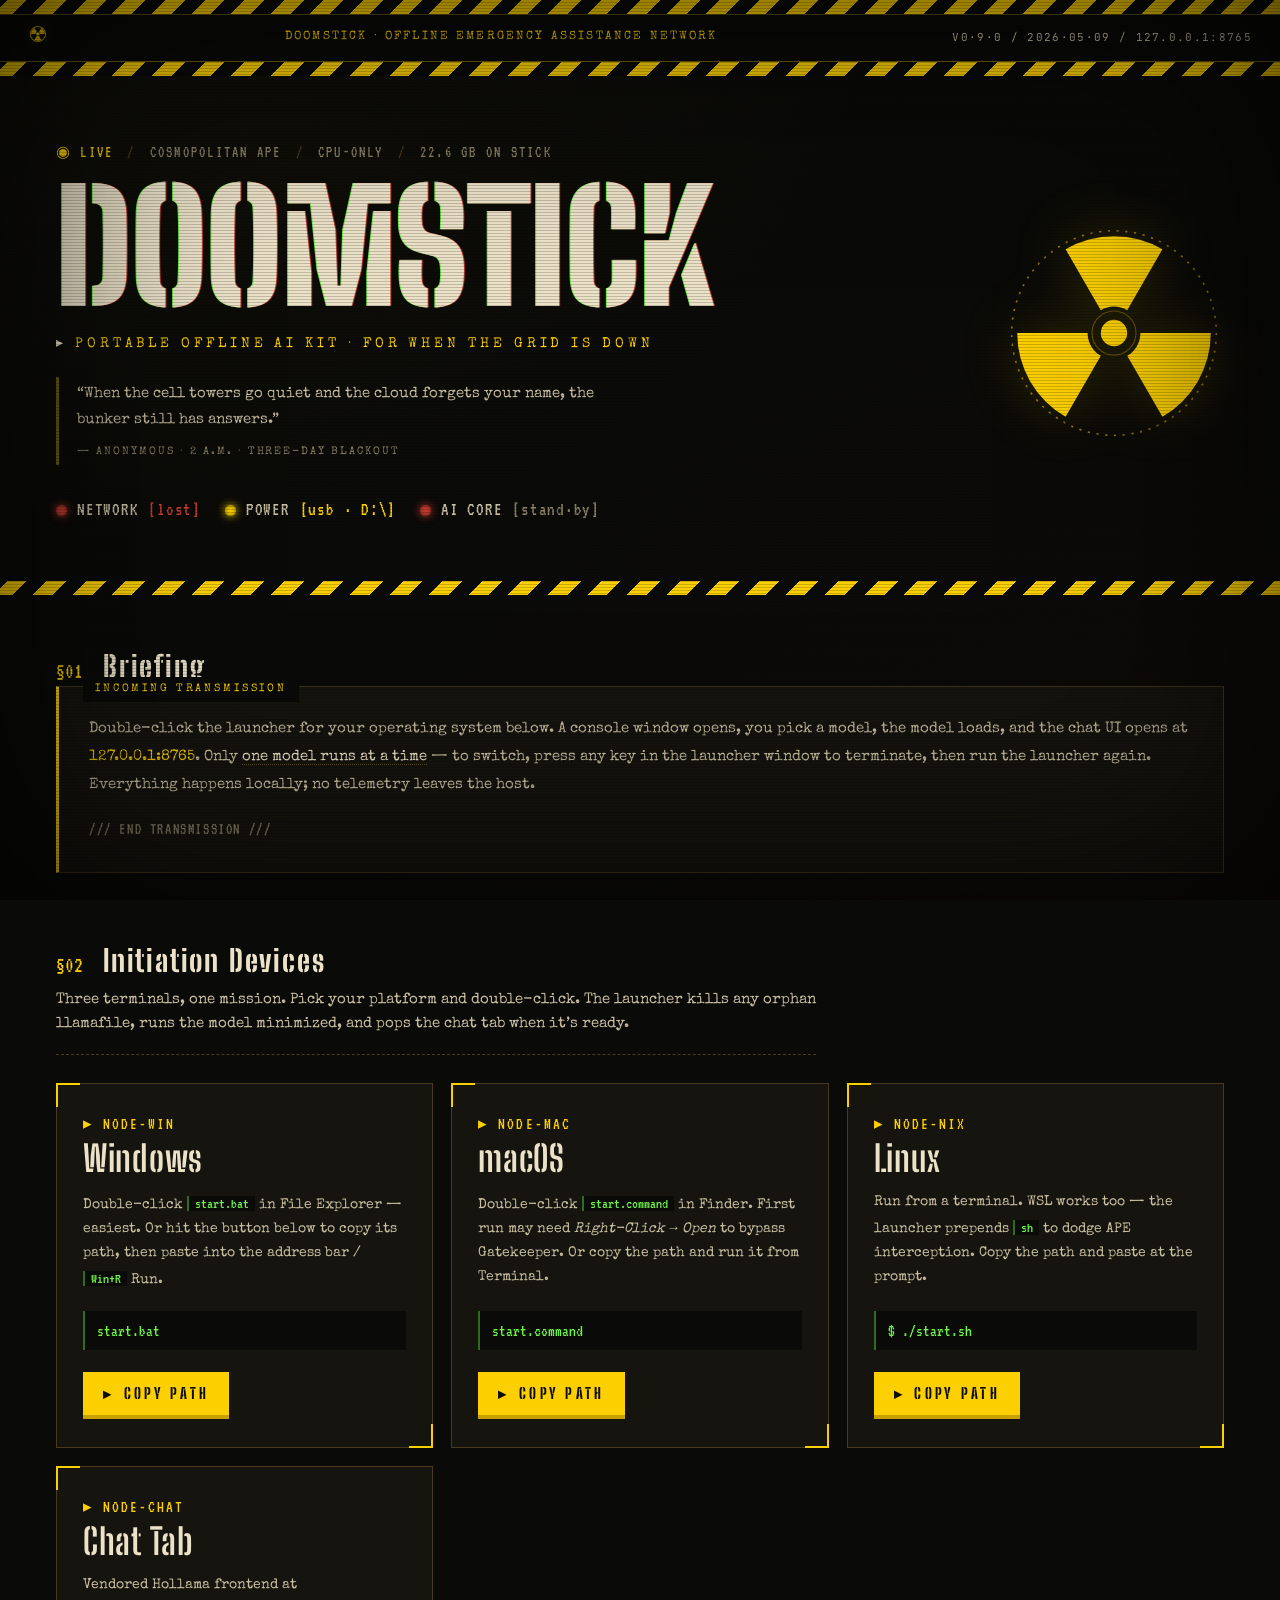
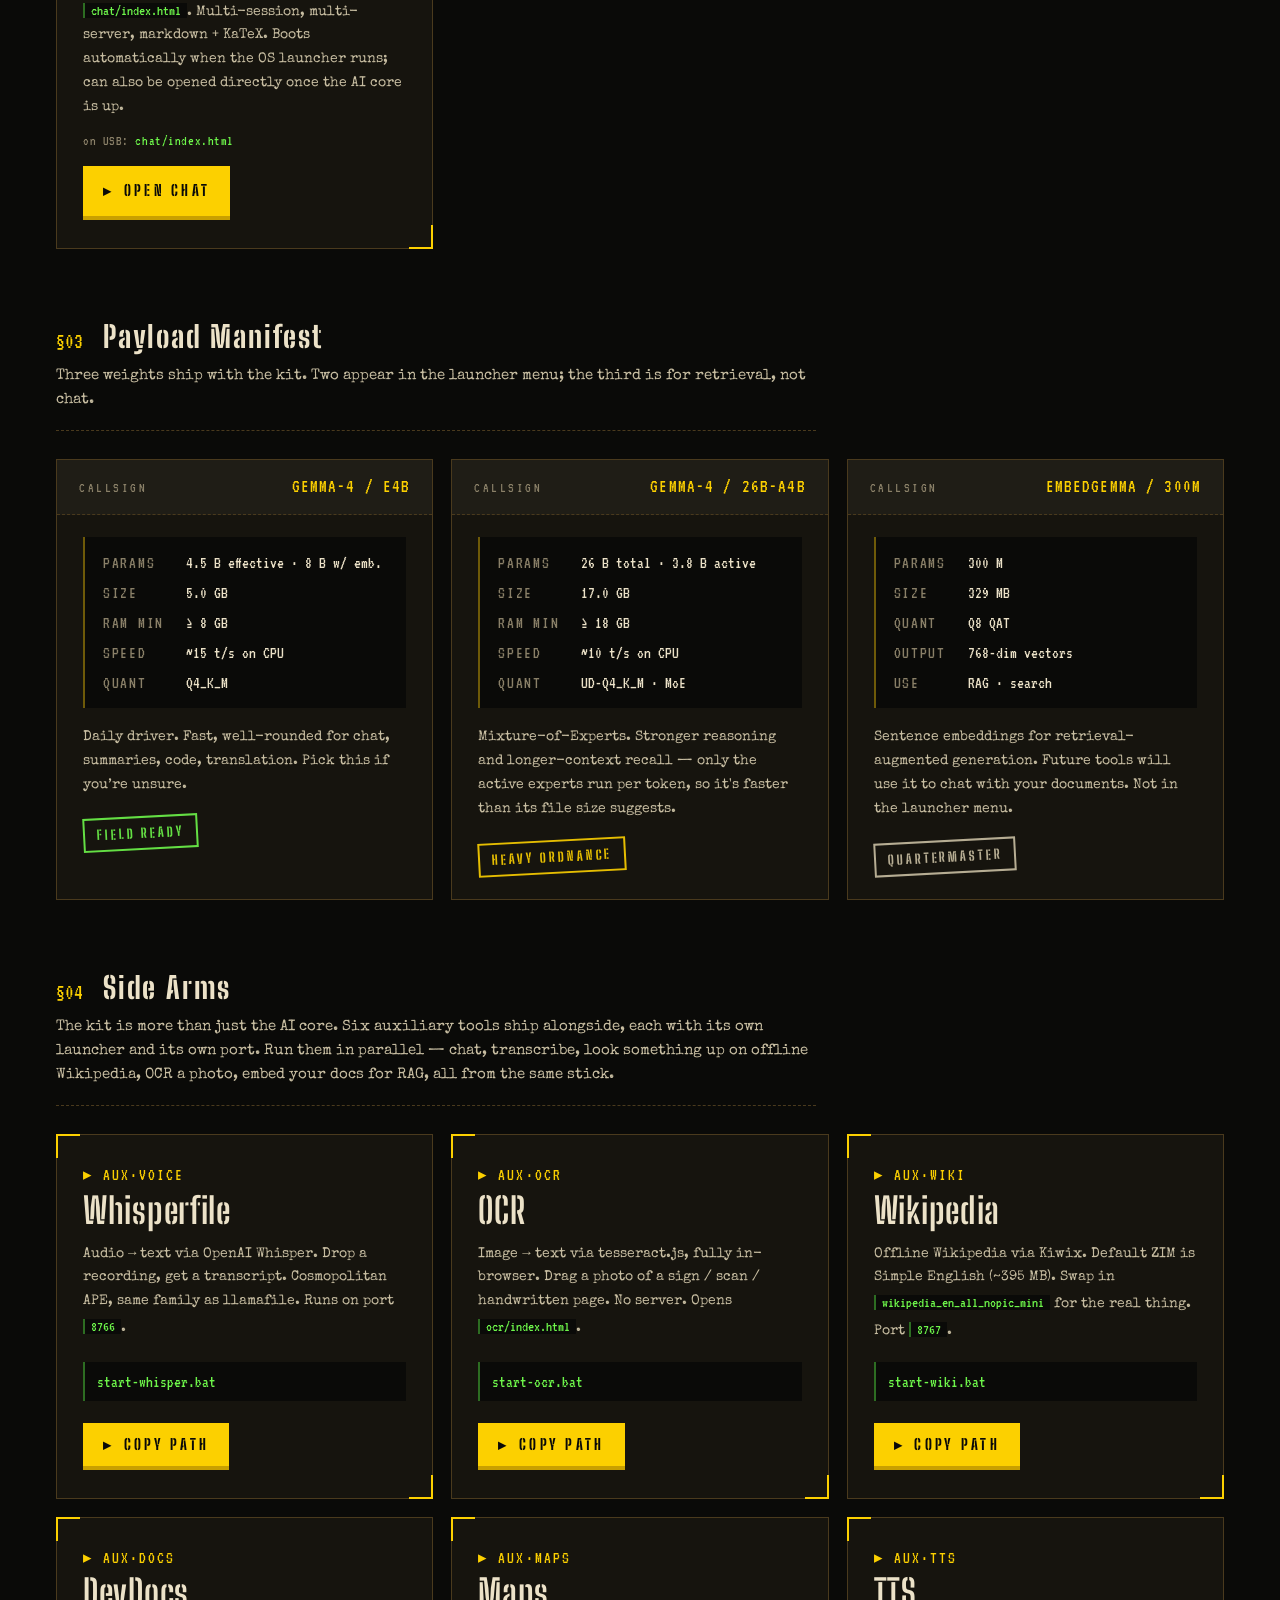
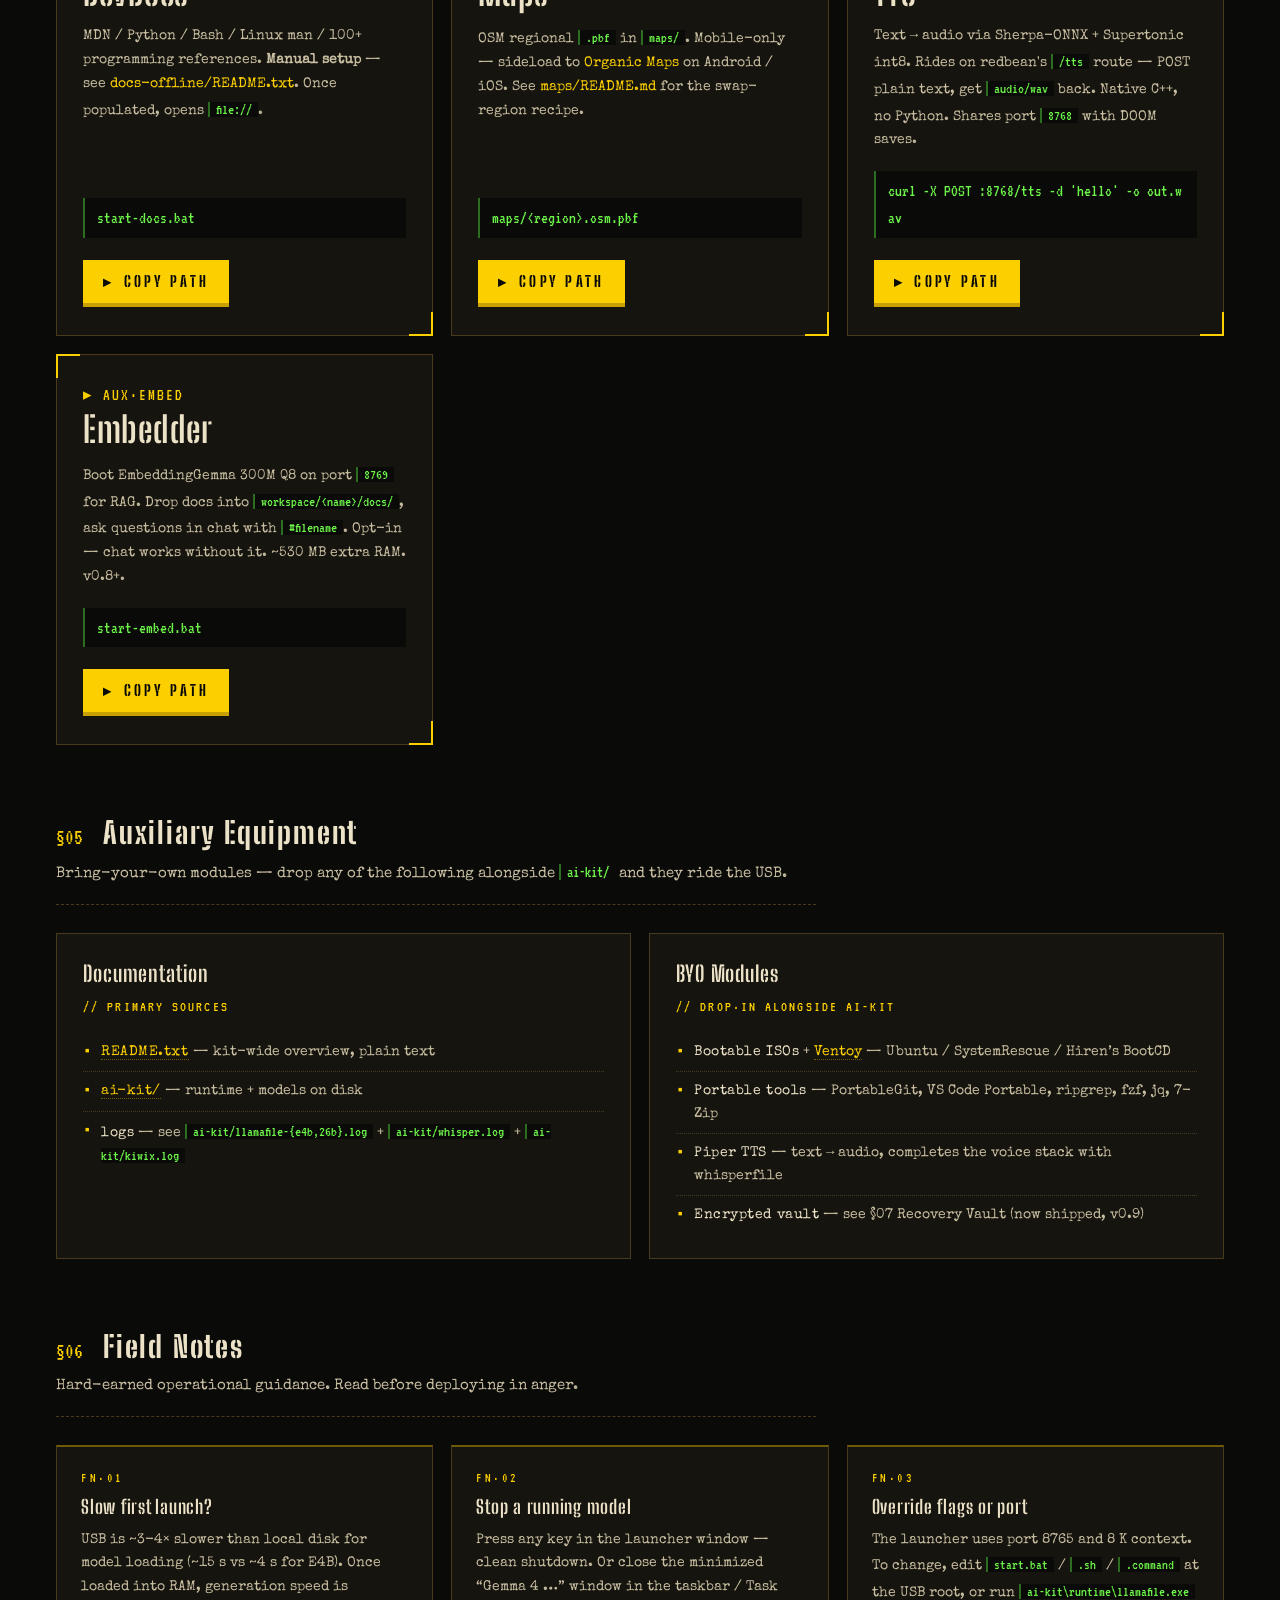
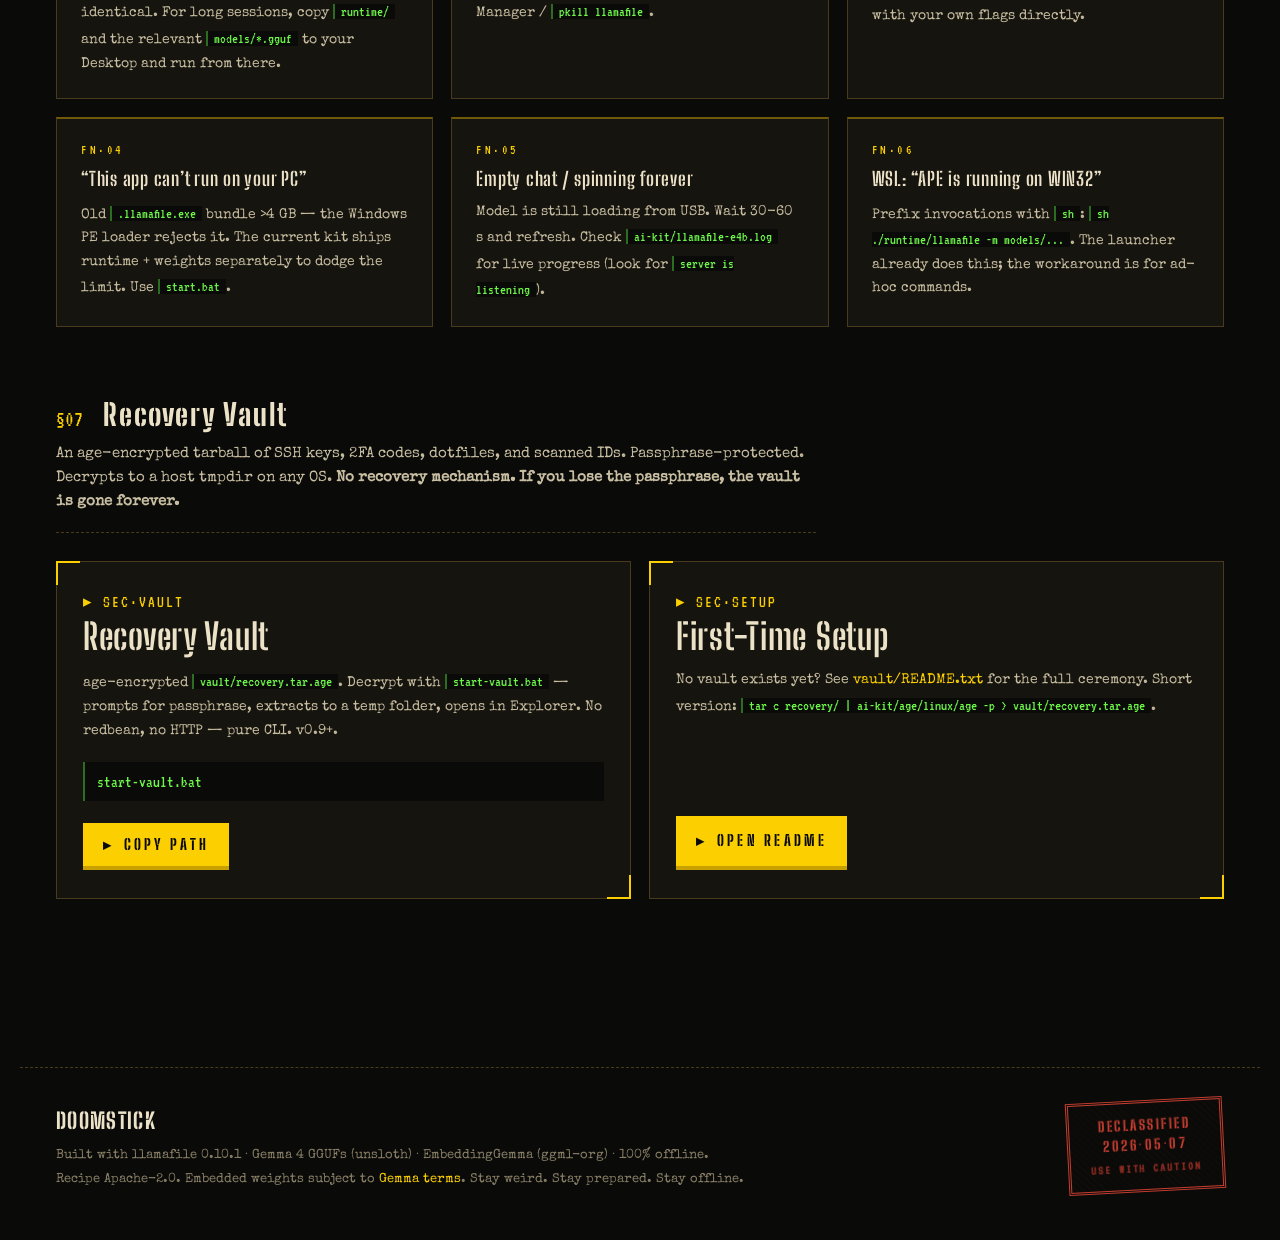
==== commit 24839d24: "v0.9.0 — age-encrypted recovery vault age v1.3.1 binaries (BSD-3, native Go) at ai-kit/age/{linux,ma" ====
--- a/dashboard/index.html
+++ b/dashboard/index.html
@@ -944,7 +944,7 @@
   <div class="ebs-bar">
     <span class="ebs-mark" aria-hidden="true">☢</span>
     <span class="ebs-title">Doomstick · Offline Emergency Assistance Network</span>
-    <span class="ebs-meta">v0·7·2 / 2026·05·08 / 127.0.0.1:8765</span>
+    <span class="ebs-meta">v0·9·0 / 2026·05·09 / 127.0.0.1:8765</span>
   </div>
   <div class="ebs-stripes" aria-hidden="true"></div>
 </div>
@@ -1314,7 +1314,7 @@
         <li><strong>Bootable ISOs</strong> + <a href="https://www.ventoy.net/">Ventoy</a> — Ubuntu / SystemRescue / Hiren’s BootCD</li>
         <li><strong>Portable tools</strong> — PortableGit, VS Code Portable, ripgrep, fzf, jq, 7-Zip</li>
         <li><strong>Piper TTS</strong> — text → audio, completes the voice stack with whisperfile</li>
-        <li><strong>Encrypted vault</strong> — <code>age</code>-encrypted dotfiles + SSH/GPG keys</li>
+        <li><strong>Encrypted vault</strong> — see §07 Recovery Vault (now shipped, v0.9)</li>
       </ul>
     </div>
 
@@ -1363,6 +1363,44 @@
       <div class="note-num">FN·06</div>
       <h3>WSL: “APE is running on WIN32”</h3>
       <p>Prefix invocations with <code>sh</code>: <code>sh ./runtime/llamafile -m models/...</code>. The launcher already does this; the workaround is for ad-hoc commands.</p>
+    </article>
+
+  </div>
+</section>
+
+<!-- ============== §07 RECOVERY VAULT (DESKTOP) ============== -->
+
+<section class="desktop-only">
+  <h2 class="section-title"><span class="num">§07</span>Recovery Vault</h2>
+  <p class="section-lede">
+    An age-encrypted tarball of SSH keys, 2FA codes, dotfiles, and scanned IDs.
+    Passphrase-protected. Decrypts to a host tmpdir on any OS.
+    <strong>No recovery mechanism. If you lose the passphrase, the vault is gone forever.</strong>
+  </p>
+
+  <div class="grid grid-2">
+
+    <article class="terminal">
+      <span class="terminal-tag">▸ SEC·VAULT</span>
+      <h3 class="terminal-name">Recovery Vault</h3>
+      <p class="terminal-desc">
+        age-encrypted <code>vault/recovery.tar.age</code>. Decrypt with
+        <code>start-vault.bat</code> — prompts for passphrase, extracts to a temp folder,
+        opens in Explorer. No redbean, no HTTP — pure CLI. v0.9+.
+      </p>
+      <code class="terminal-cmd" data-cmd-for="start-vault.bat">start-vault.bat</code>
+      <button class="terminal-action" type="button" data-copy-path="vault/">Copy Path</button>
+    </article>
+
+    <article class="terminal">
+      <span class="terminal-tag">▸ SEC·SETUP</span>
+      <h3 class="terminal-name">First-Time Setup</h3>
+      <p class="terminal-desc">
+        No vault exists yet? See <a href="vault/README.txt">vault/README.txt</a>
+        for the full ceremony. Short version:
+        <code>tar c recovery/ | ai-kit/age/linux/age -p &gt; vault/recovery.tar.age</code>.
+      </p>
+      <a class="terminal-action" href="vault/README.txt">Open README</a>
     </article>
 
   </div>
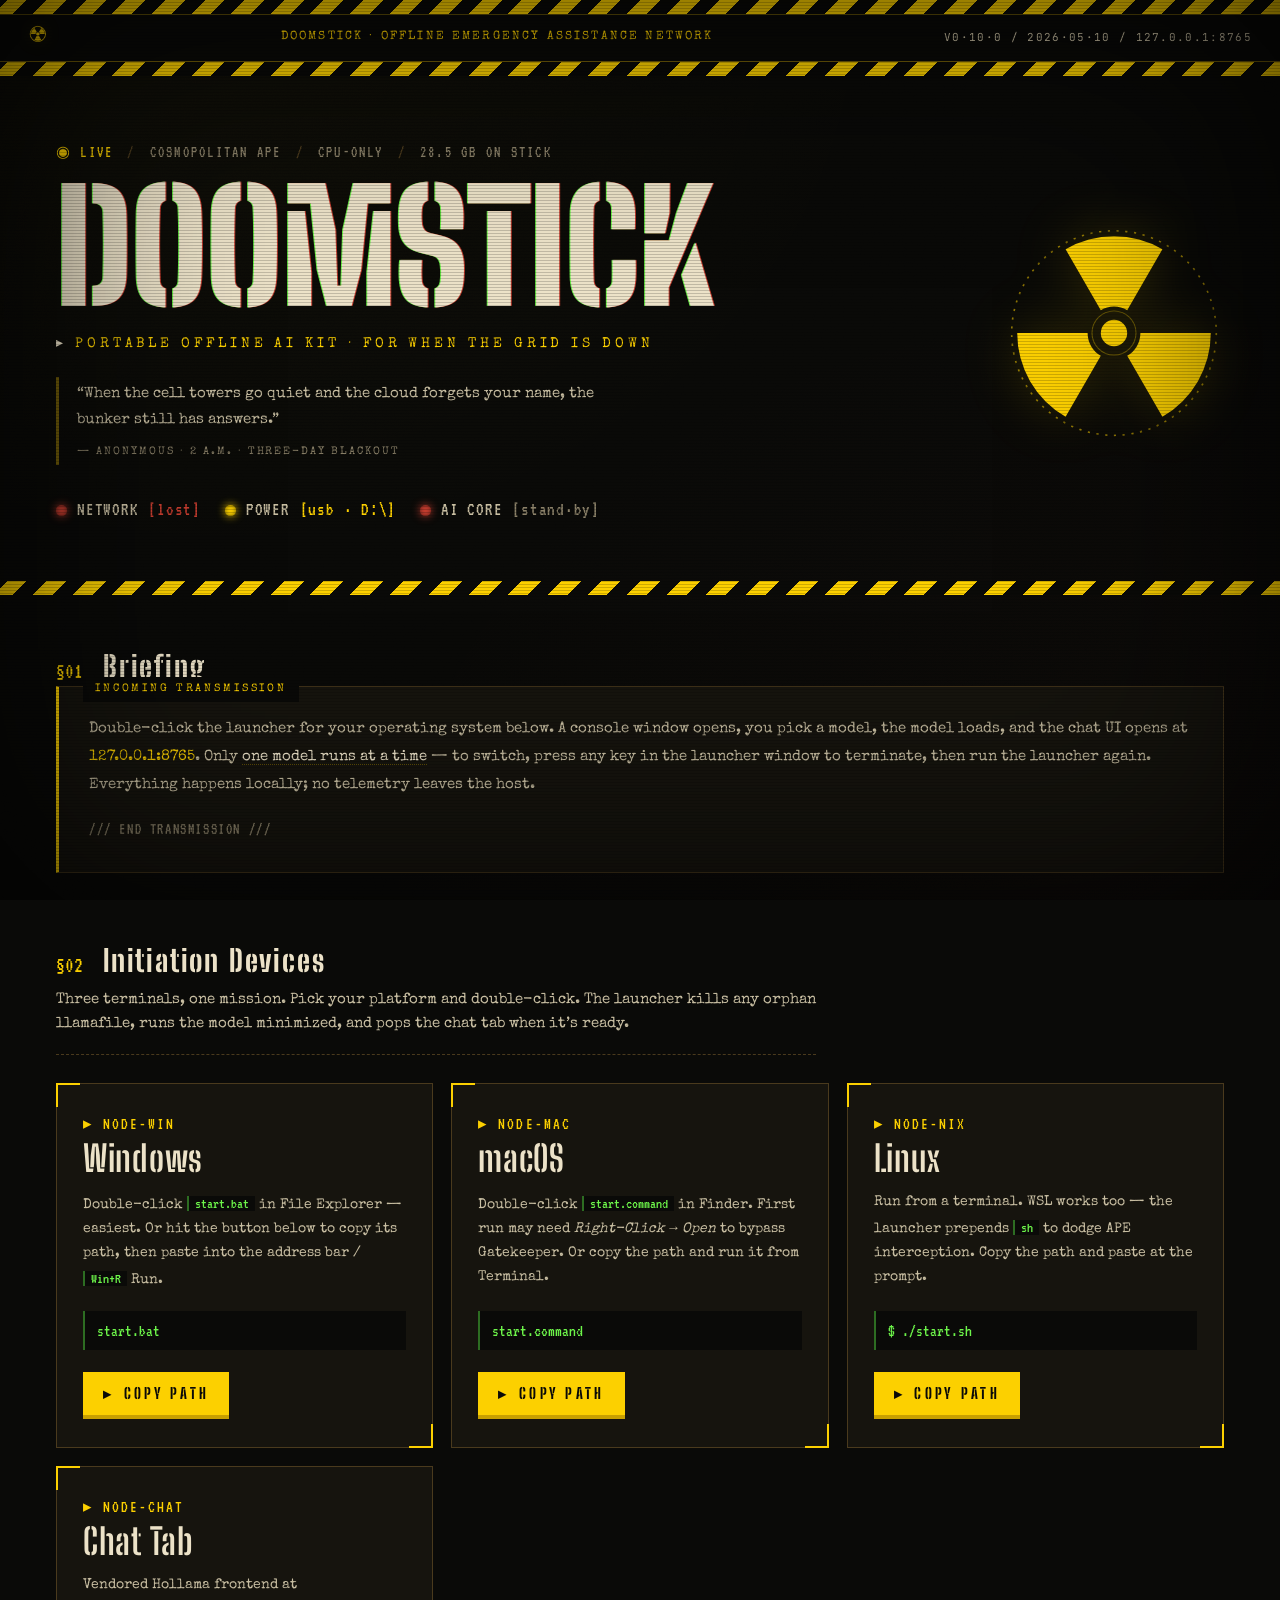
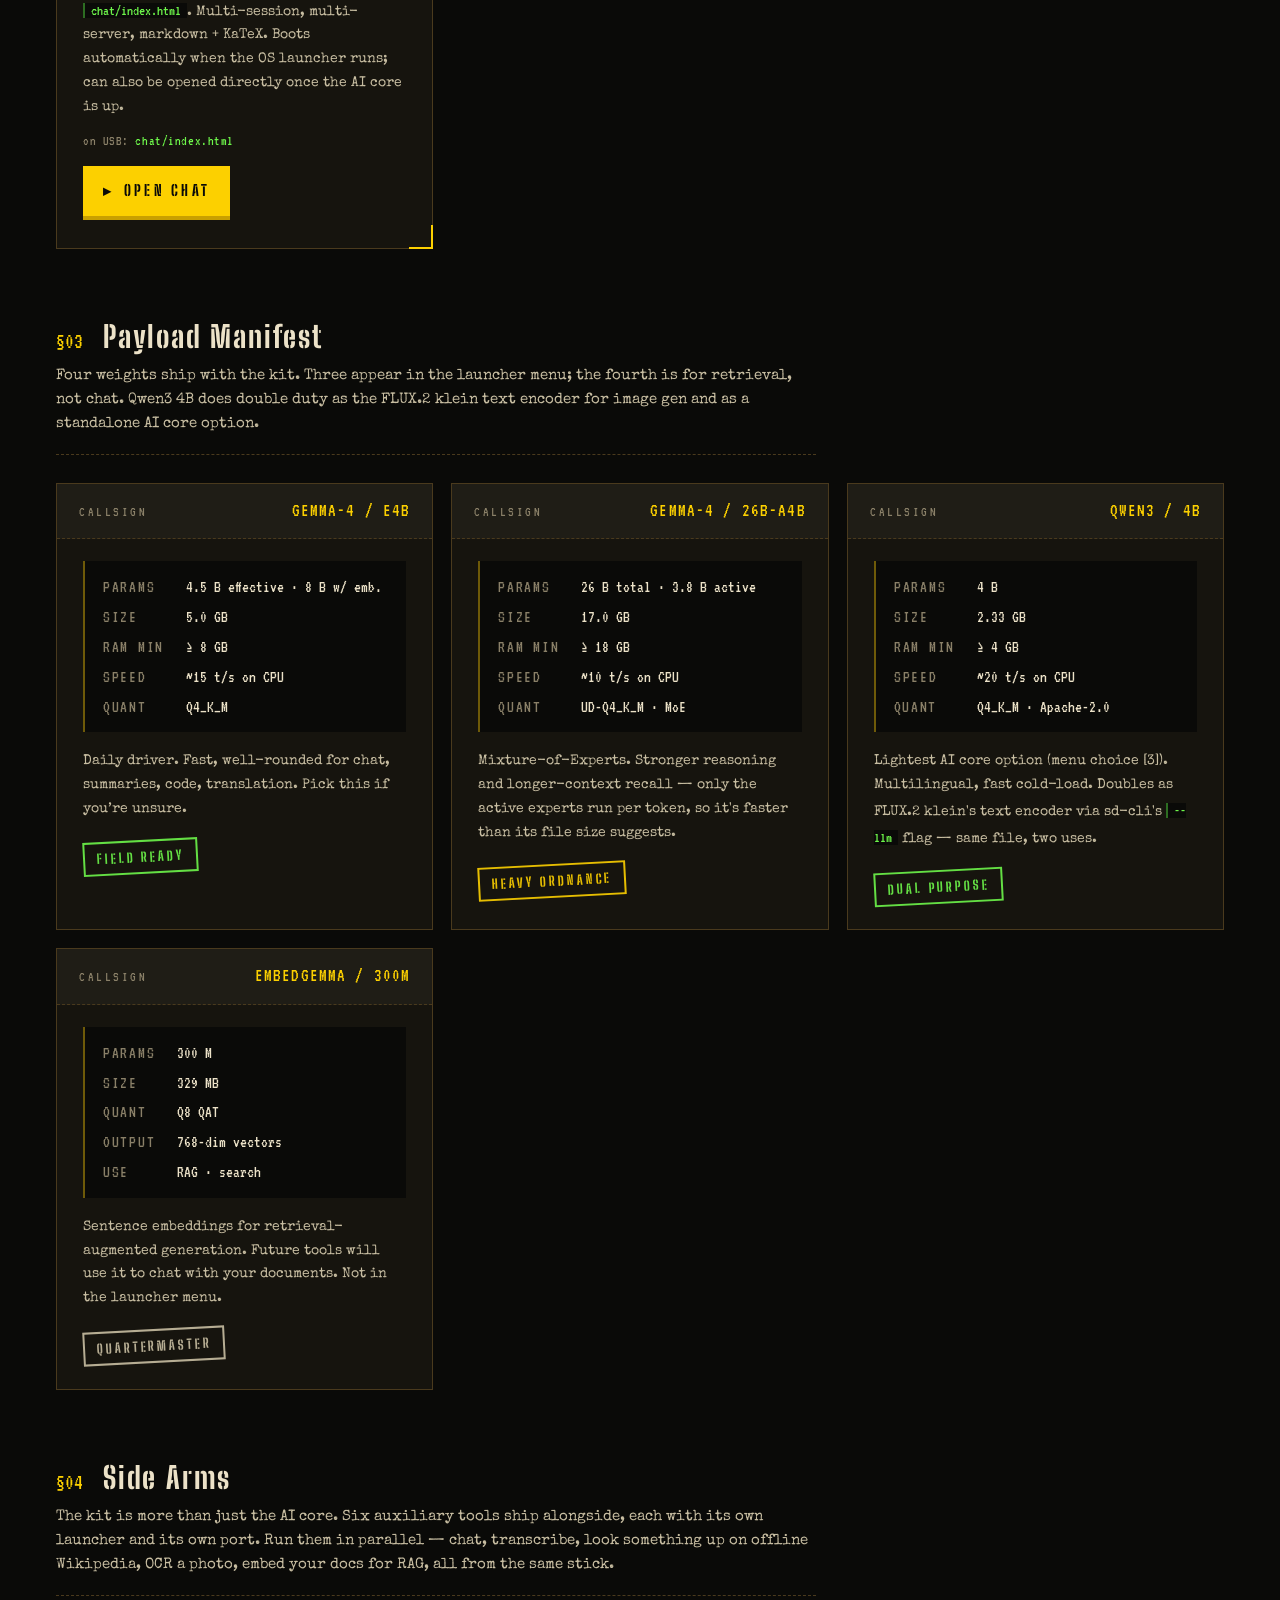
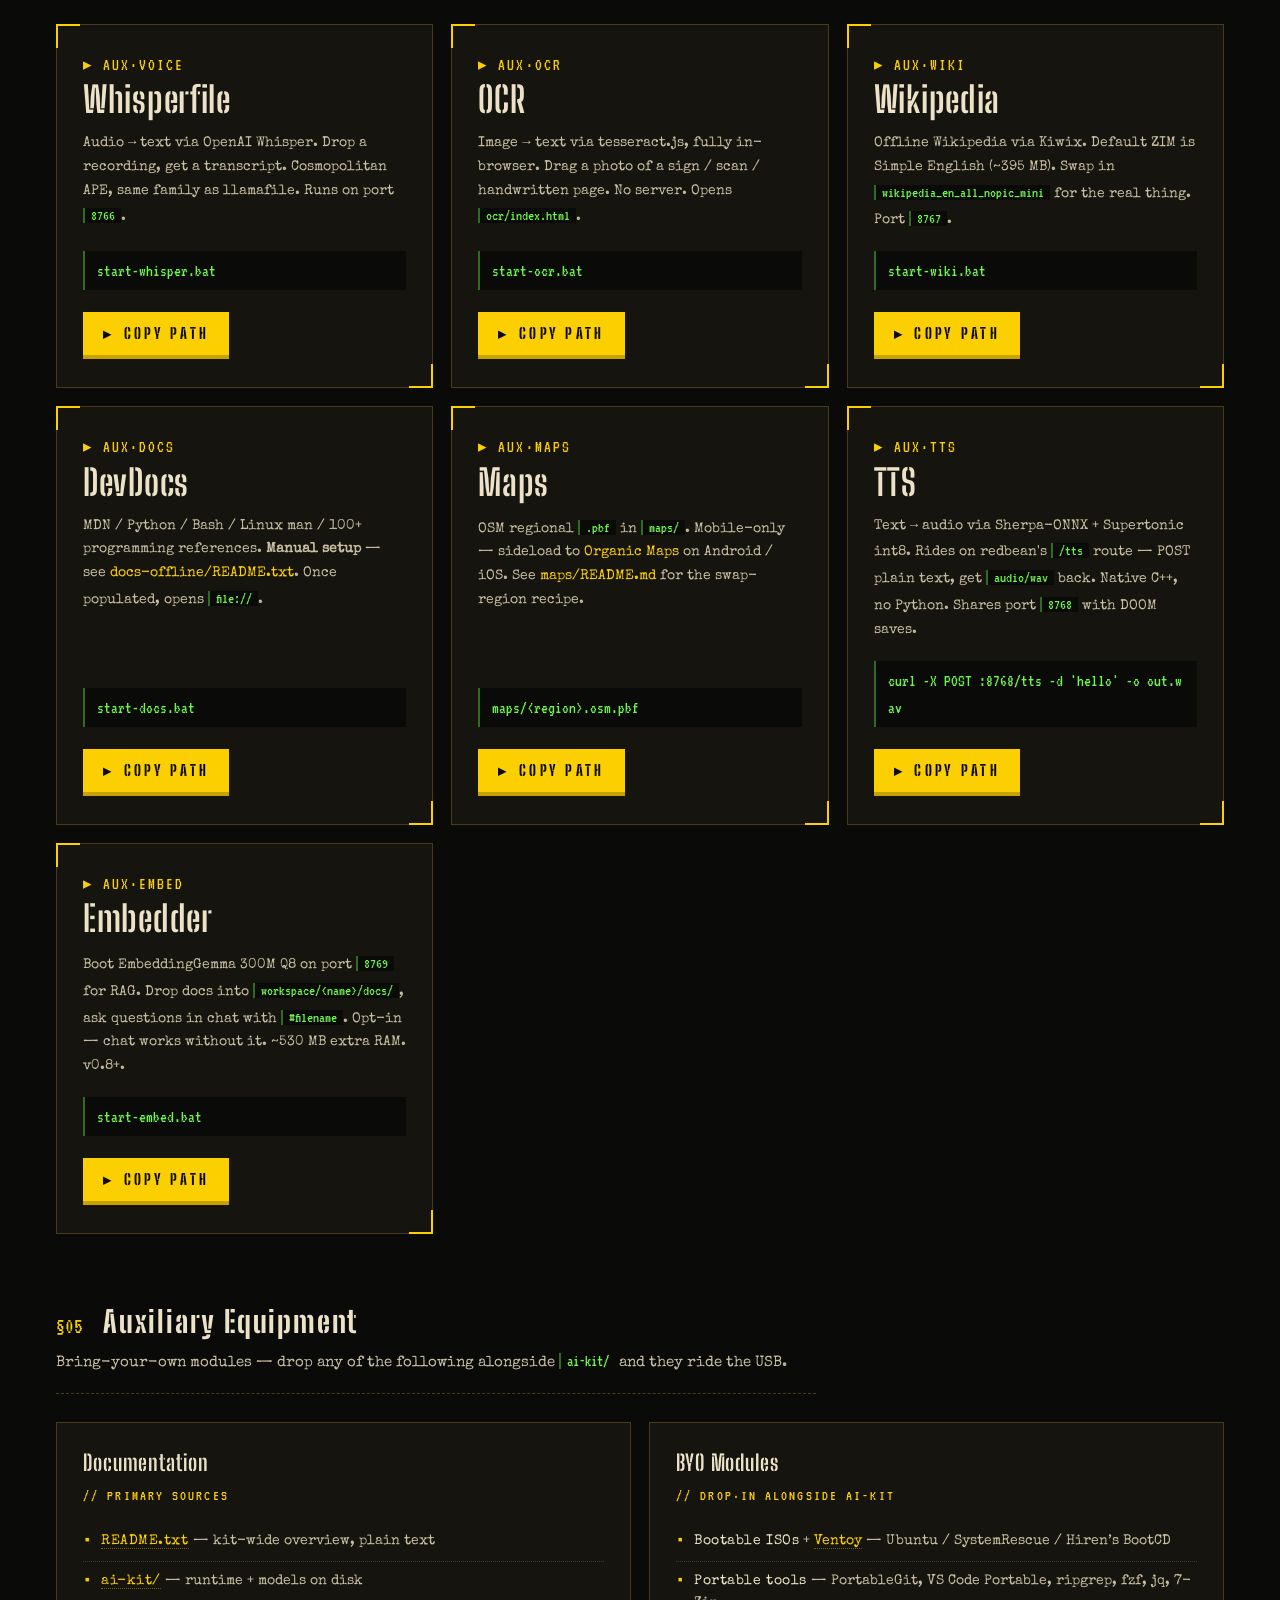
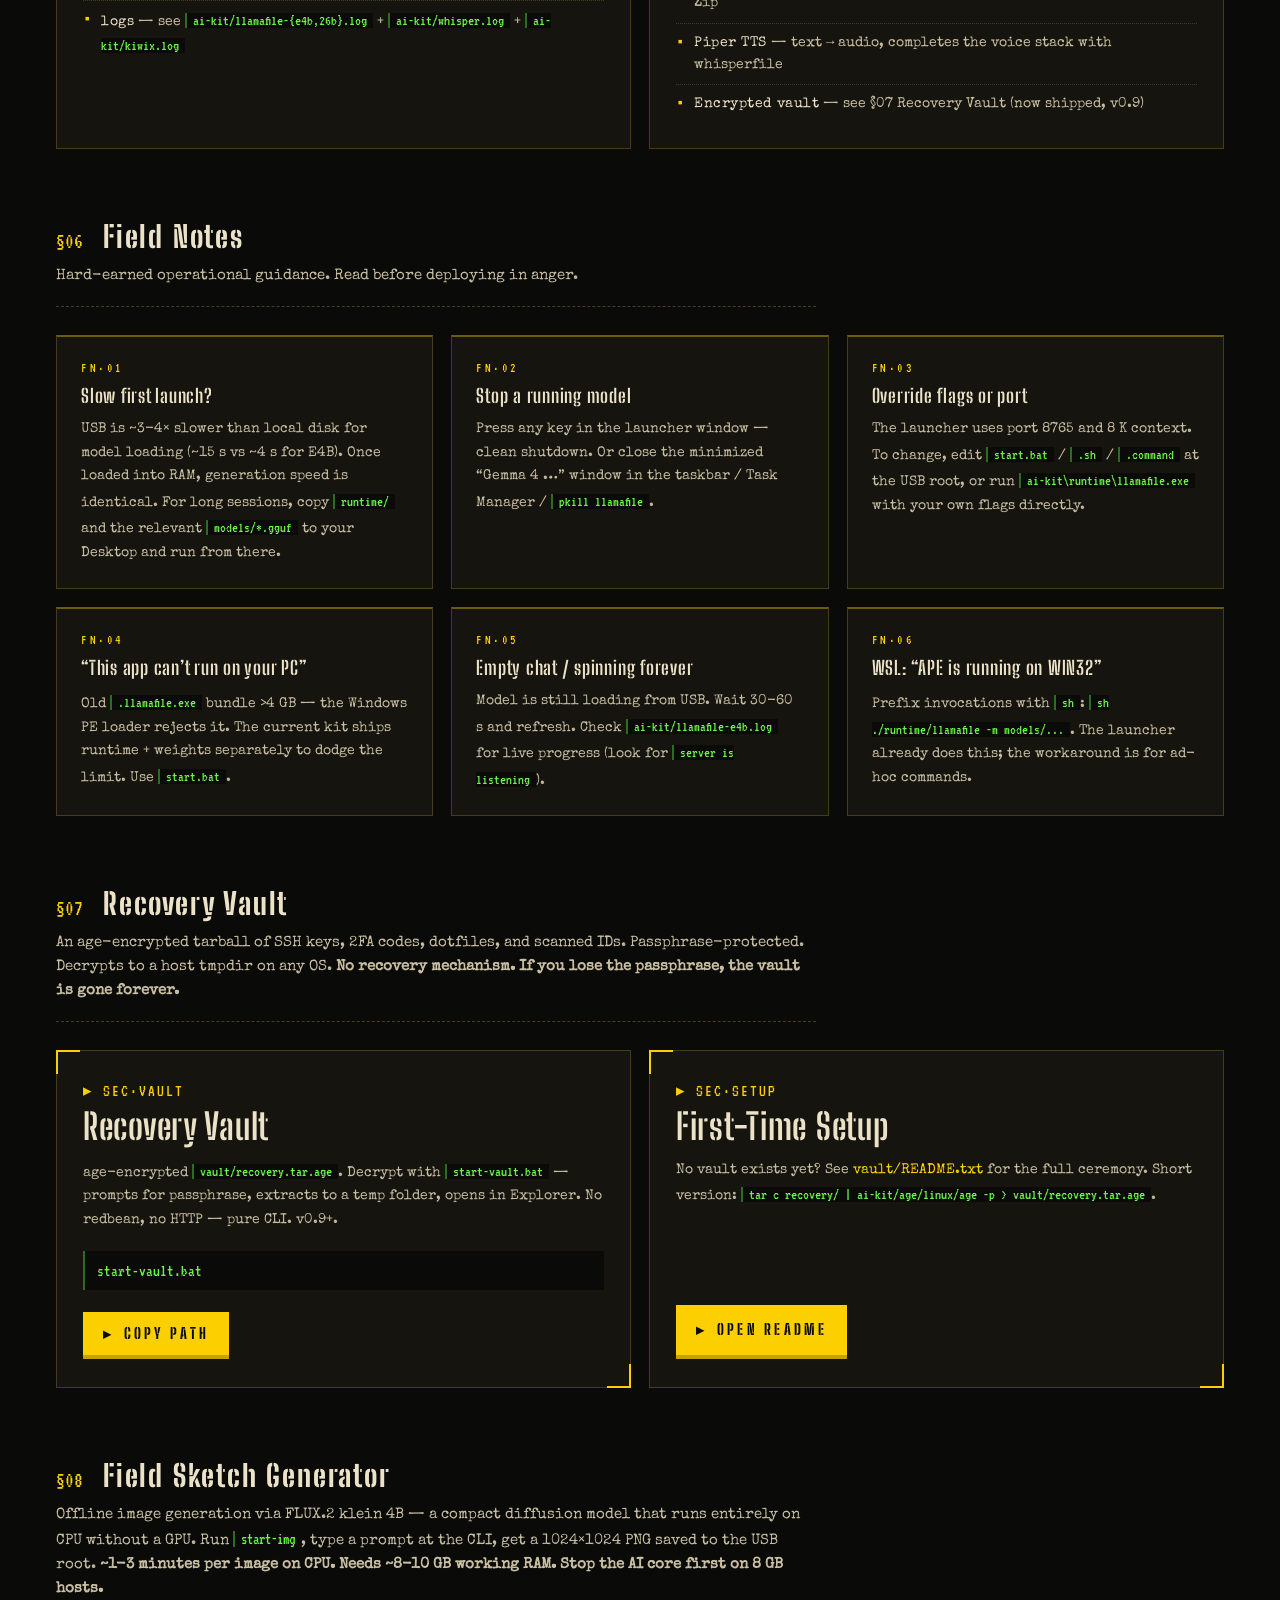
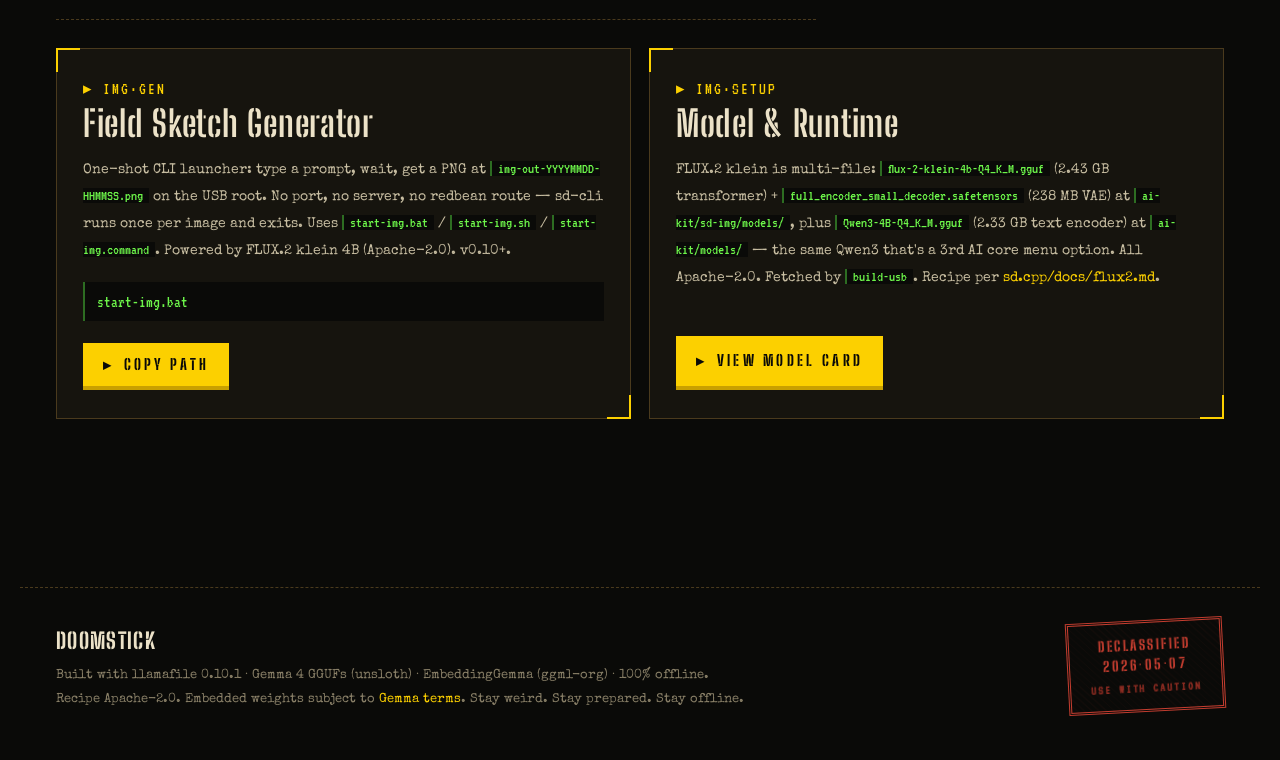
==== commit 807d9cba: "v0.10.0 + v0.10.1 — offline image generation, BUG-1 fix-the-fix, docs cleanup Catches the public mir" ====
--- a/dashboard/index.html
+++ b/dashboard/index.html
@@ -944,7 +944,7 @@
   <div class="ebs-bar">
     <span class="ebs-mark" aria-hidden="true">☢</span>
     <span class="ebs-title">Doomstick · Offline Emergency Assistance Network</span>
-    <span class="ebs-meta">v0·9·0 / 2026·05·09 / 127.0.0.1:8765</span>
+    <span class="ebs-meta">v0·10·0 / 2026·05·10 / 127.0.0.1:8765</span>
   </div>
   <div class="ebs-stripes" aria-hidden="true"></div>
 </div>
@@ -960,7 +960,7 @@
       <span class="sep">/</span>
       <span>cpu-only</span>
       <span class="sep">/</span>
-      <span>22.6 GB on stick</span>
+      <span>28.5 GB on stick</span>
     </div>
     <h1 class="doomstick">DOOMSTICK</h1>
     <p class="doomstick-tagline">Portable Offline AI Kit · For when the grid is down</p>
@@ -1161,7 +1161,7 @@
 
 <section>
   <h2 class="section-title"><span class="num">§03</span>Payload Manifest</h2>
-  <p class="section-lede">Three weights ship with the kit. Two appear in the launcher menu; the third is for retrieval, not chat.</p>
+  <p class="section-lede">Four weights ship with the kit. Three appear in the launcher menu; the fourth is for retrieval, not chat. Qwen3 4B does double duty as the FLUX.2 klein text encoder for image gen and as a standalone AI core option.</p>
 
   <div class="grid grid-3 stagger">
 
@@ -1204,6 +1204,24 @@
     <article class="weapon">
       <header class="weapon-header">
         <span class="callsign">CALLSIGN</span>
+        <span class="codename">QWEN3 / 4B</span>
+      </header>
+      <div class="weapon-body">
+        <dl class="weapon-specs">
+          <dt>PARAMS</dt><dd>4 B</dd>
+          <dt>SIZE</dt><dd>2.33 GB</dd>
+          <dt>RAM&nbsp;MIN</dt><dd>≥ 4 GB</dd>
+          <dt>SPEED</dt><dd>~20 t/s on CPU</dd>
+          <dt>QUANT</dt><dd>Q4_K_M · Apache-2.0</dd>
+        </dl>
+        <p class="weapon-brief">Lightest AI core option (menu choice [3]). Multilingual, fast cold-load. Doubles as FLUX.2 klein's text encoder via sd-cli's <code>--llm</code> flag — same file, two uses.</p>
+        <span class="stamp green">DUAL&nbsp;PURPOSE</span>
+      </div>
+    </article>
+
+    <article class="weapon">
+      <header class="weapon-header">
+        <span class="callsign">CALLSIGN</span>
         <span class="codename">EMBEDGEMMA / 300M</span>
       </header>
       <div class="weapon-body">
@@ -1401,6 +1419,48 @@
         <code>tar c recovery/ | ai-kit/age/linux/age -p &gt; vault/recovery.tar.age</code>.
       </p>
       <a class="terminal-action" href="vault/README.txt">Open README</a>
+    </article>
+
+  </div>
+</section>
+
+<!-- ============== §08 FIELD SKETCH GENERATOR (DESKTOP) ============== -->
+
+<section class="desktop-only">
+  <h2 class="section-title"><span class="num">§08</span>Field Sketch Generator</h2>
+  <p class="section-lede">
+    Offline image generation via FLUX.2 klein 4B — a compact diffusion model that runs
+    entirely on CPU without a GPU. Run <code>start-img</code>, type a prompt at the CLI, get a
+    1024×1024 PNG saved to the USB root.
+    <strong>~1-3 minutes per image on CPU. Needs ~8-10 GB working RAM. Stop the AI core first on 8 GB hosts.</strong>
+  </p>
+
+  <div class="grid grid-2">
+
+    <article class="terminal">
+      <span class="terminal-tag">▸ IMG·GEN</span>
+      <h3 class="terminal-name">Field Sketch Generator</h3>
+      <p class="terminal-desc">
+        One-shot CLI launcher: type a prompt, wait, get a PNG at <code>img-out-YYYYMMDD-HHMMSS.png</code>
+        on the USB root. No port, no server, no redbean route — sd-cli runs once per image and exits.
+        Uses <code>start-img.bat</code> / <code>start-img.sh</code> / <code>start-img.command</code>.
+        Powered by FLUX.2 klein 4B (Apache-2.0). v0.10+.
+      </p>
+      <code class="terminal-cmd" data-cmd-for="start-img.bat">start-img.bat</code>
+      <button class="terminal-action" type="button" data-copy-path="start-img.bat">Copy Path</button>
+    </article>
+
+    <article class="terminal">
+      <span class="terminal-tag">▸ IMG·SETUP</span>
+      <h3 class="terminal-name">Model &amp; Runtime</h3>
+      <p class="terminal-desc">
+        FLUX.2 klein is multi-file: <code>flux-2-klein-4b-Q4_K_M.gguf</code> (2.43 GB transformer) +
+        <code>full_encoder_small_decoder.safetensors</code> (238 MB VAE) at <code>ai-kit/sd-img/models/</code>,
+        plus <code>Qwen3-4B-Q4_K_M.gguf</code> (2.33 GB text encoder) at <code>ai-kit/models/</code> —
+        the same Qwen3 that's a 3rd AI core menu option. All Apache-2.0. Fetched by
+        <code>build-usb</code>. Recipe per <a href="https://github.com/leejet/stable-diffusion.cpp/blob/master/docs/flux2.md" target="_blank" rel="noopener">sd.cpp/docs/flux2.md</a>.
+      </p>
+      <a class="terminal-action" href="https://huggingface.co/unsloth/FLUX.2-klein-4B-GGUF" target="_blank" rel="noopener">View Model Card</a>
     </article>
 
   </div>
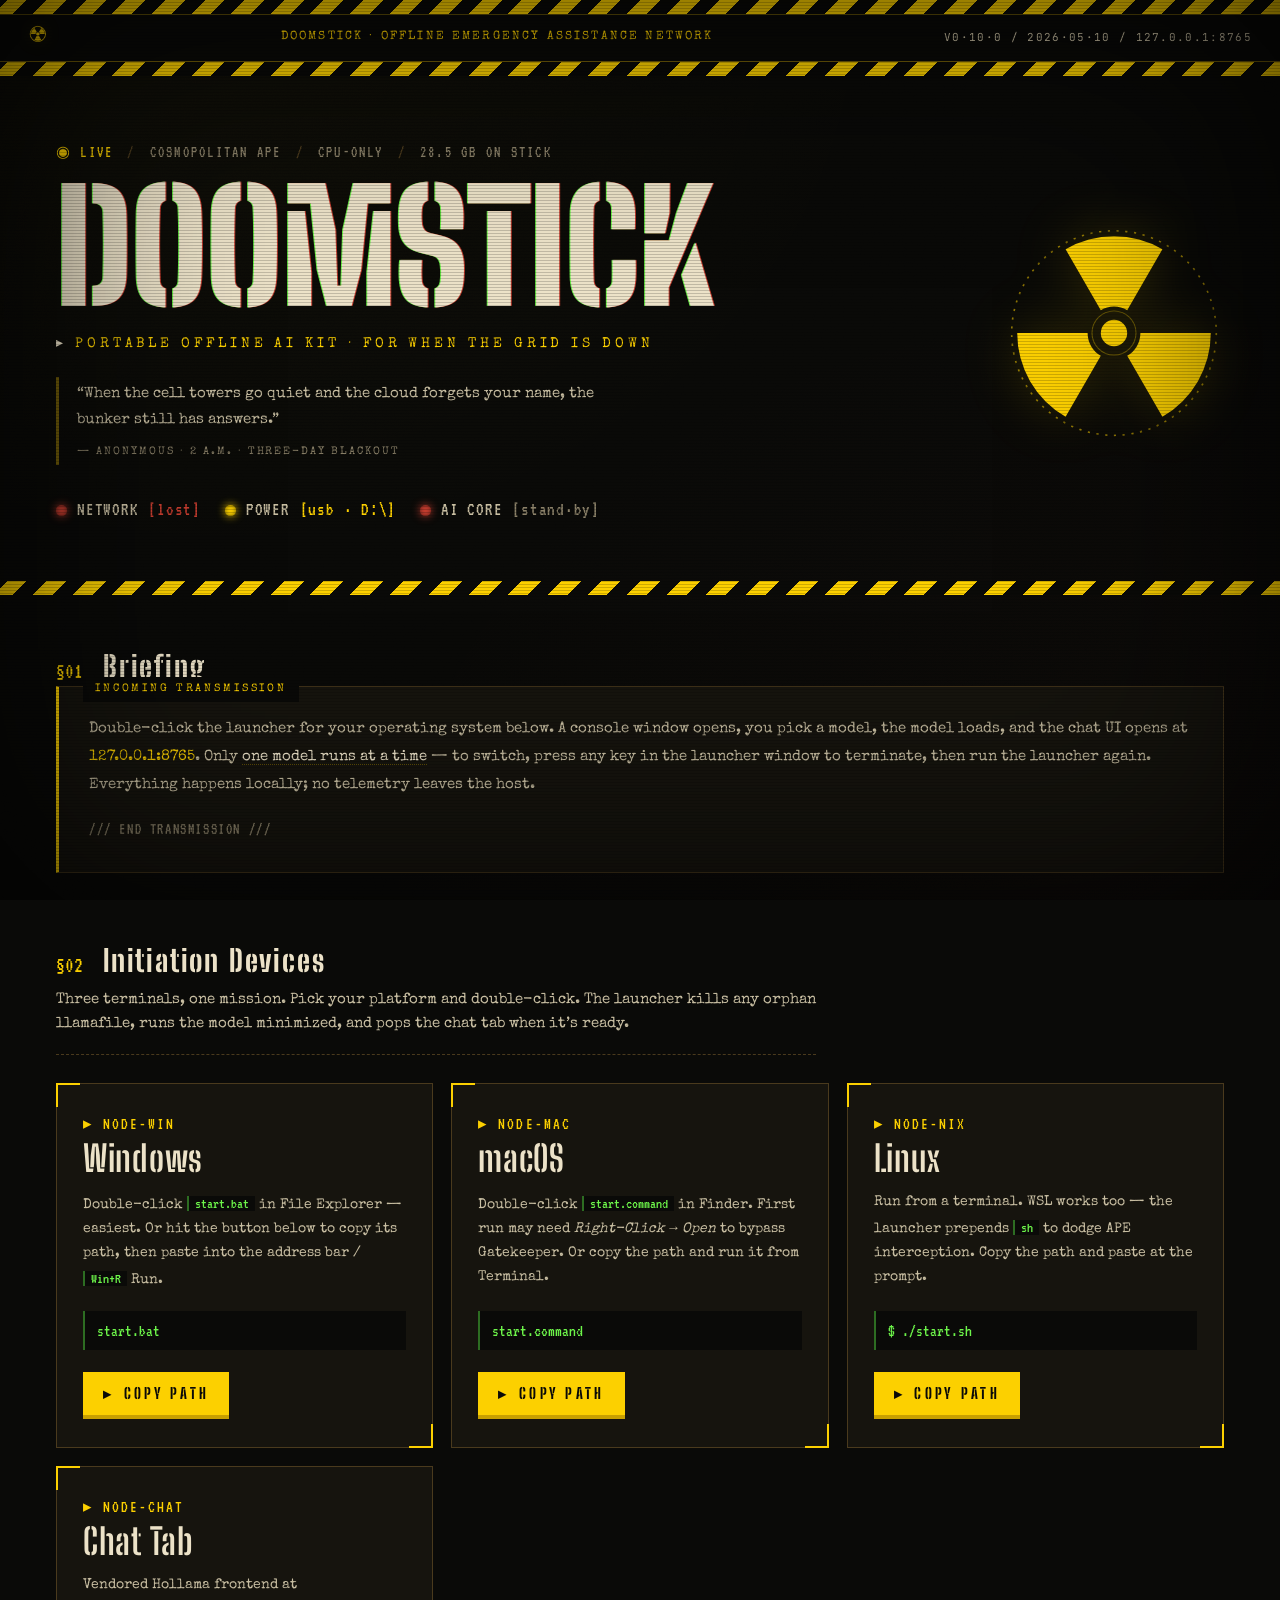
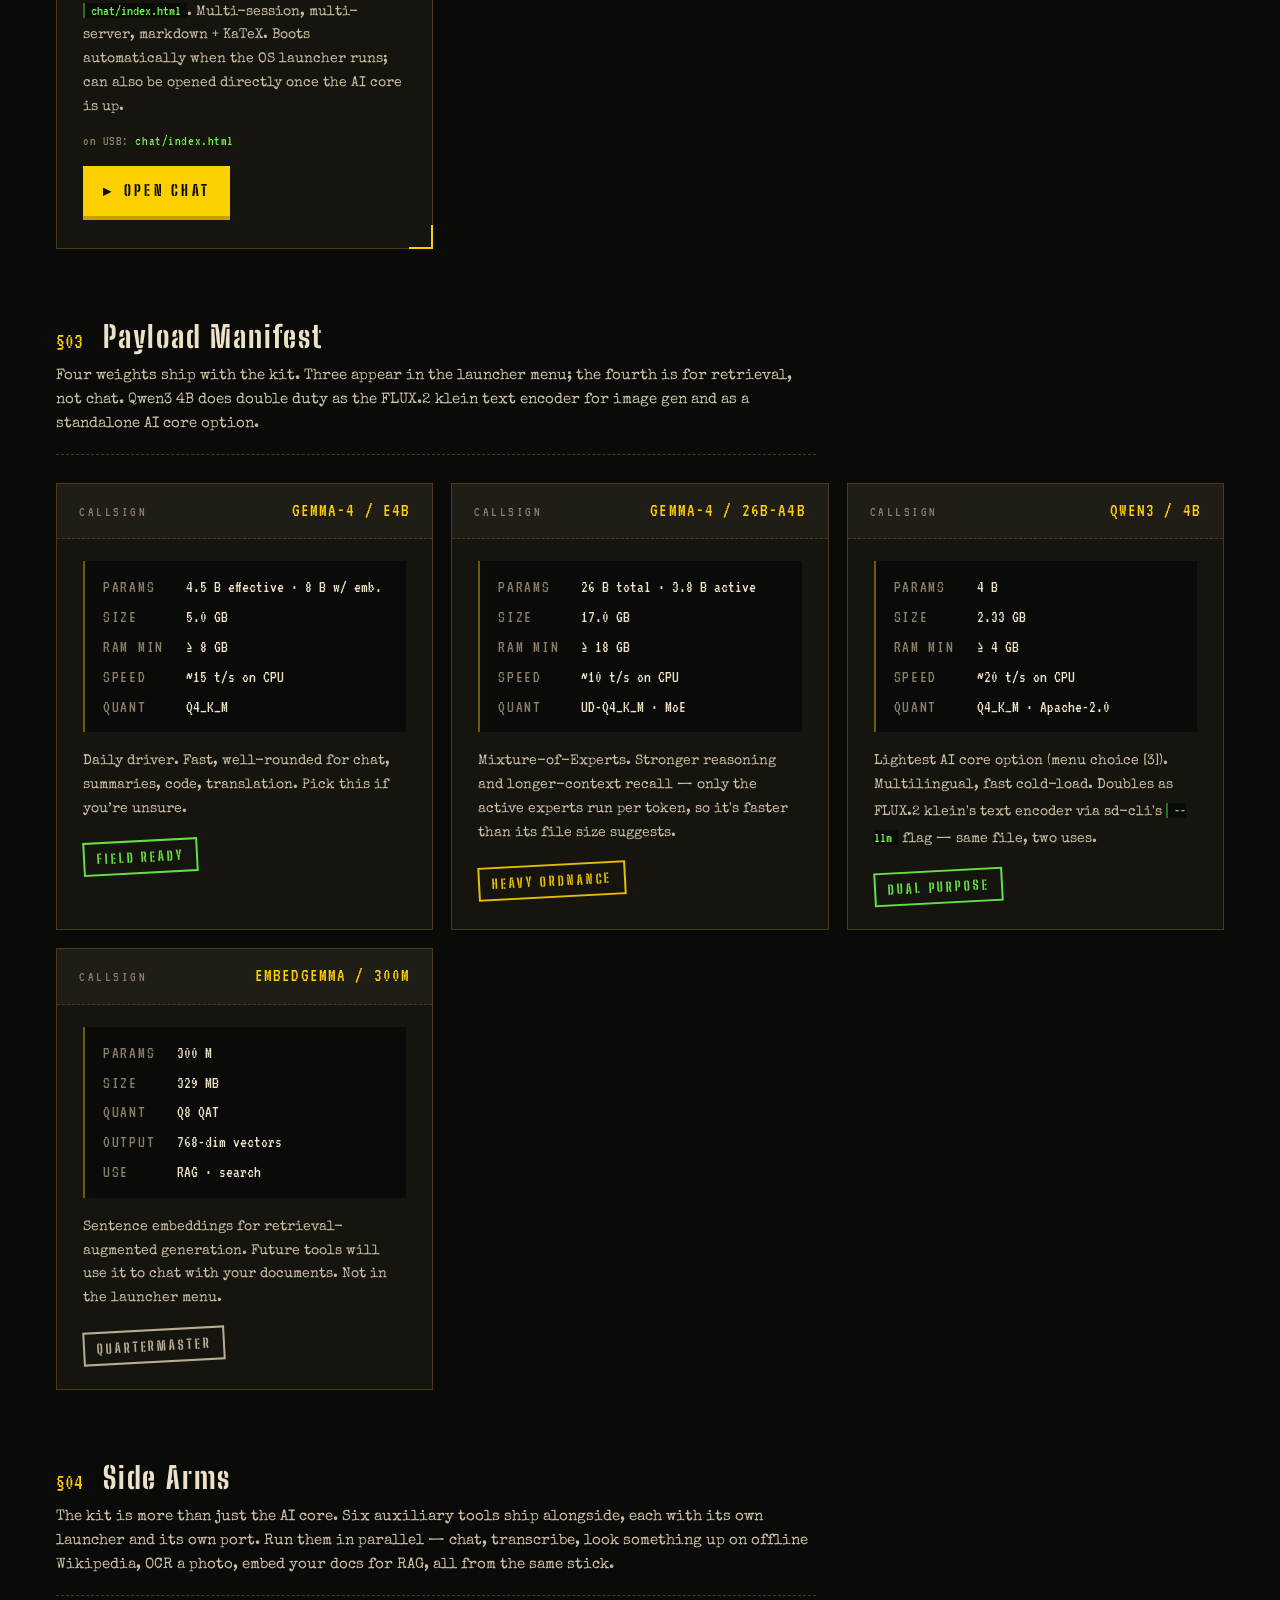
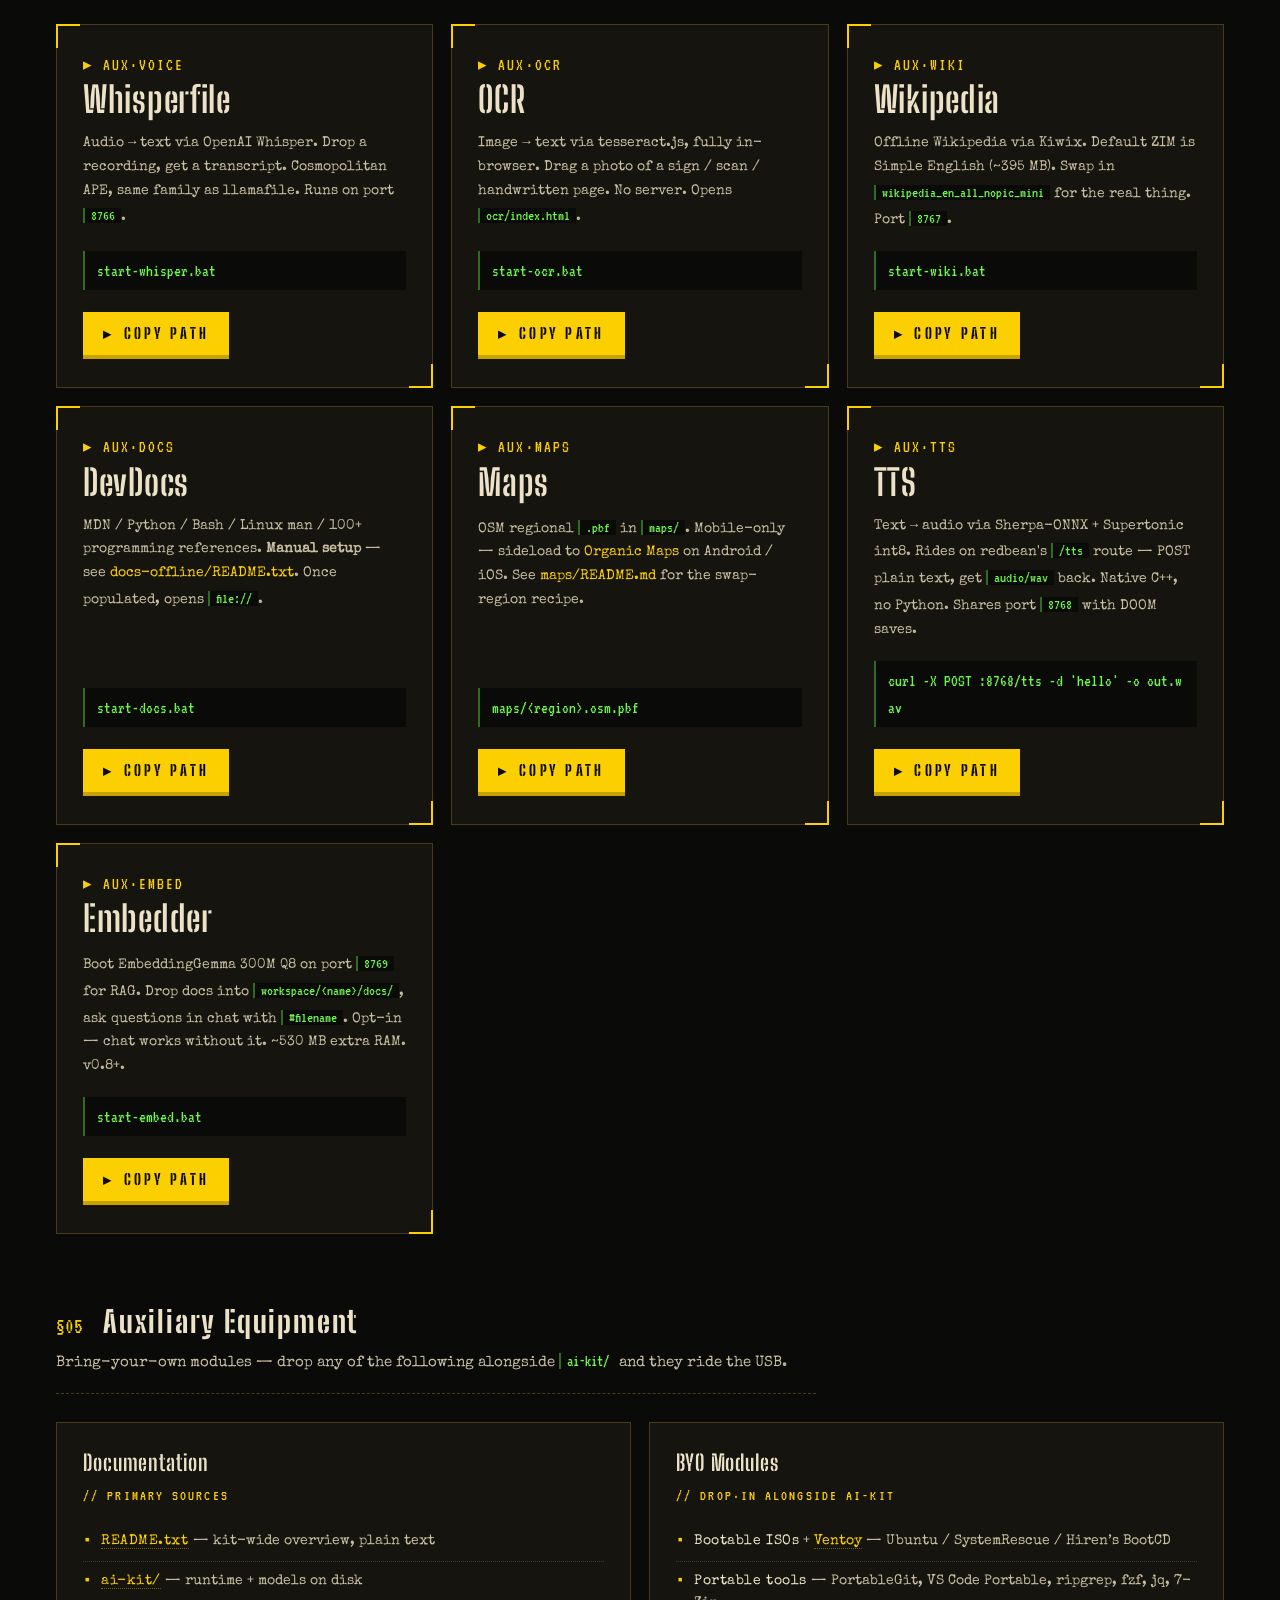
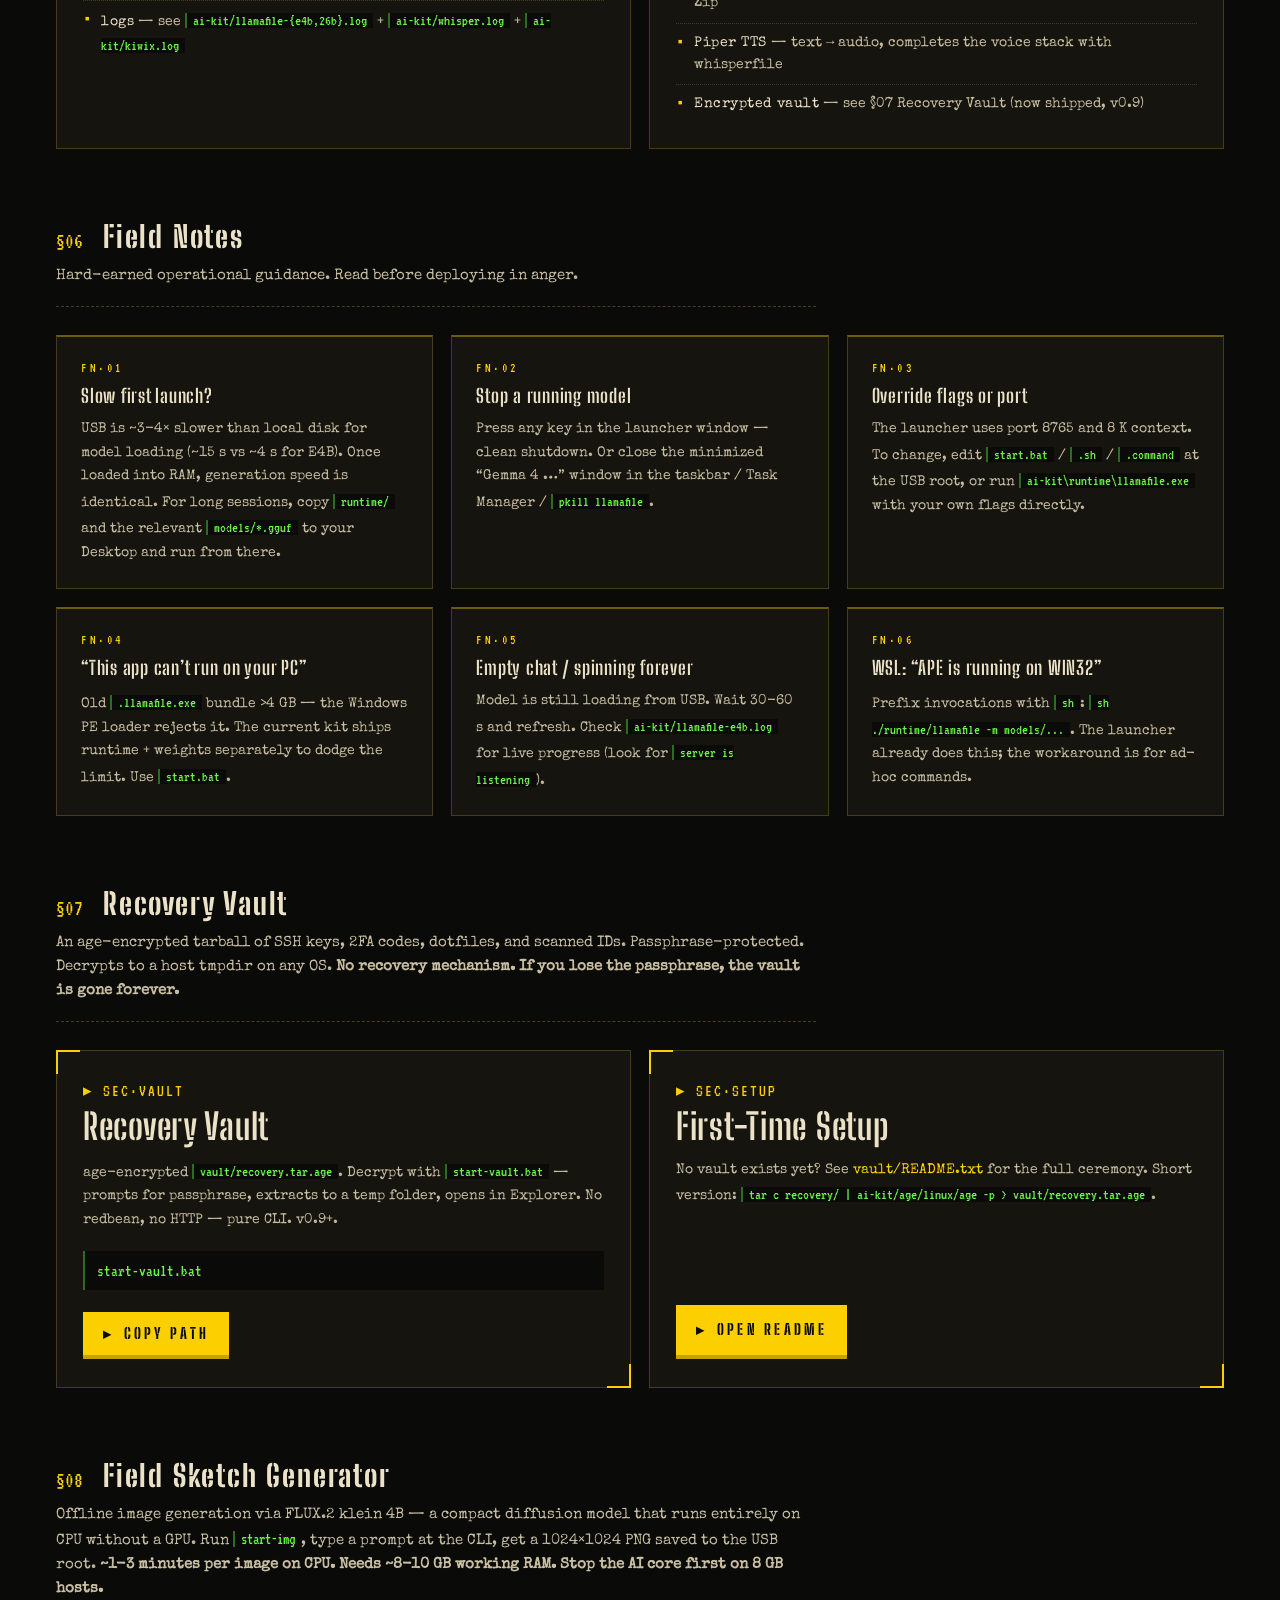
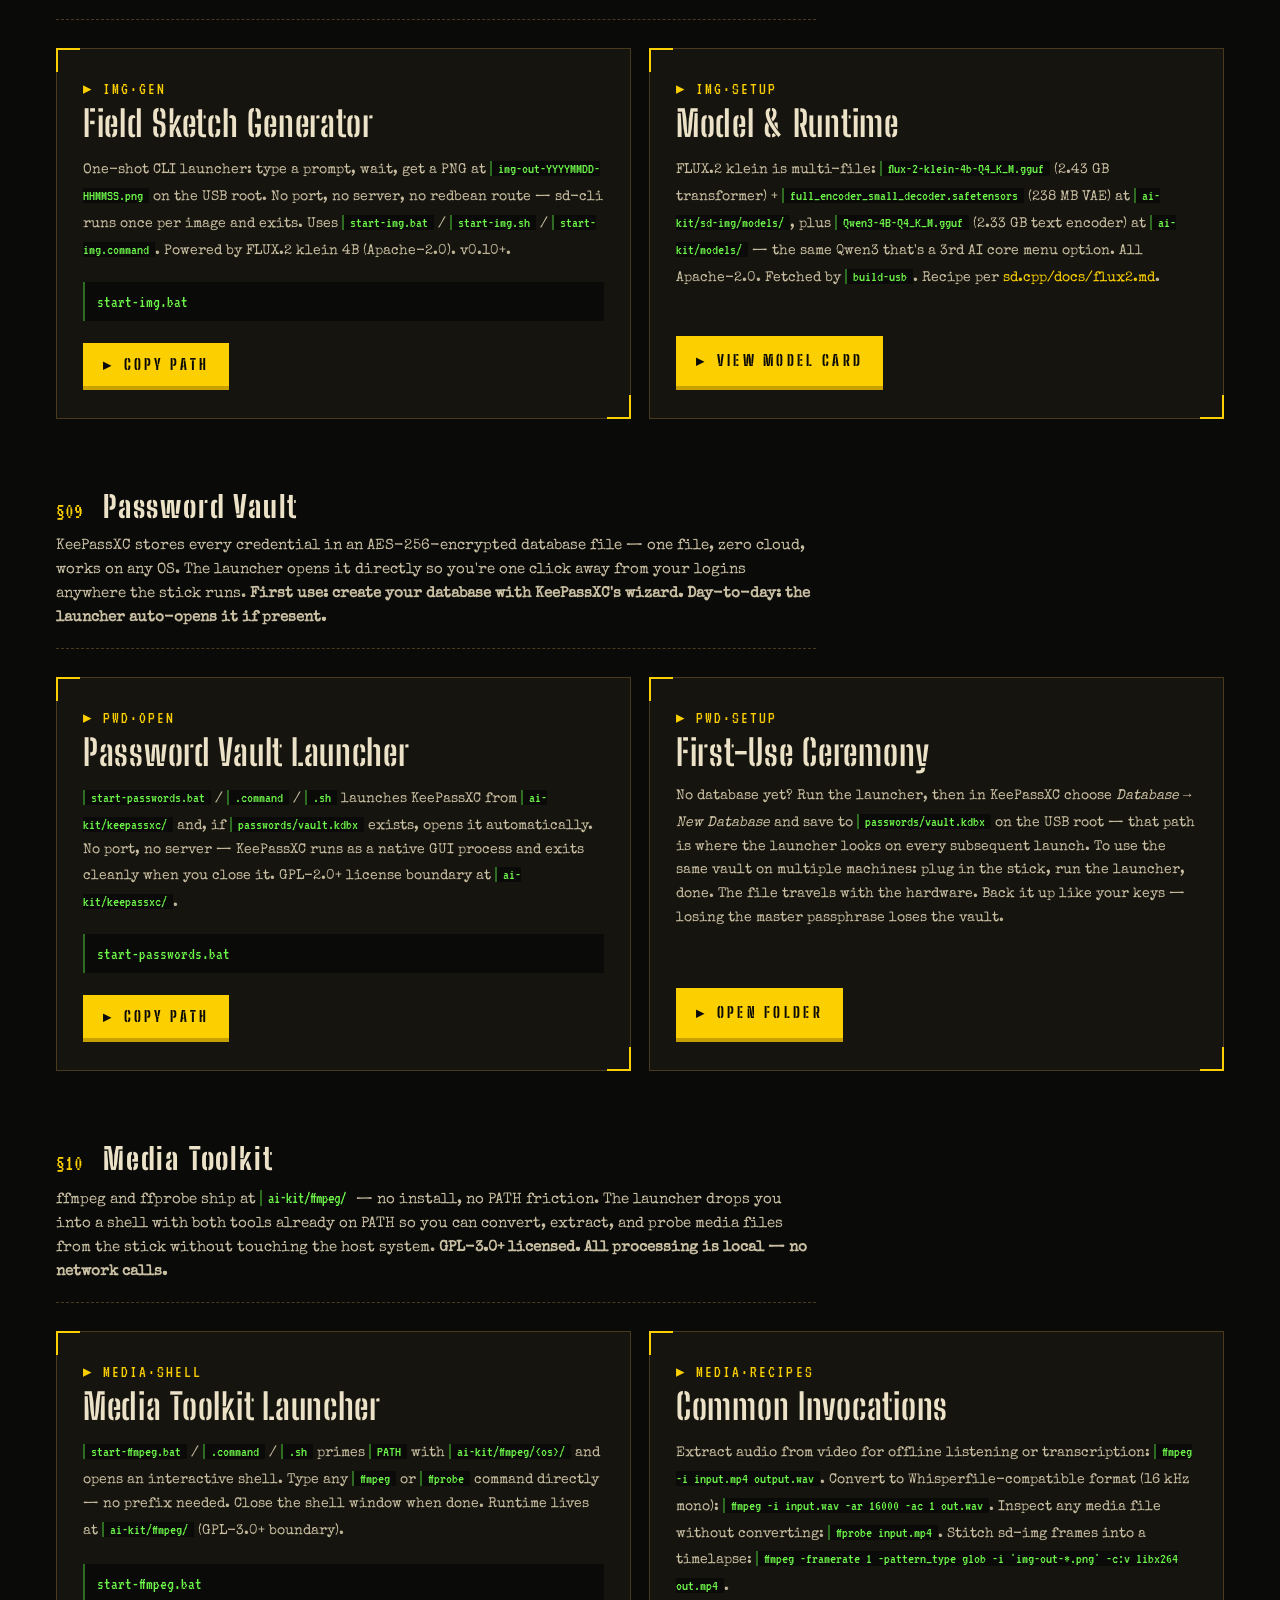
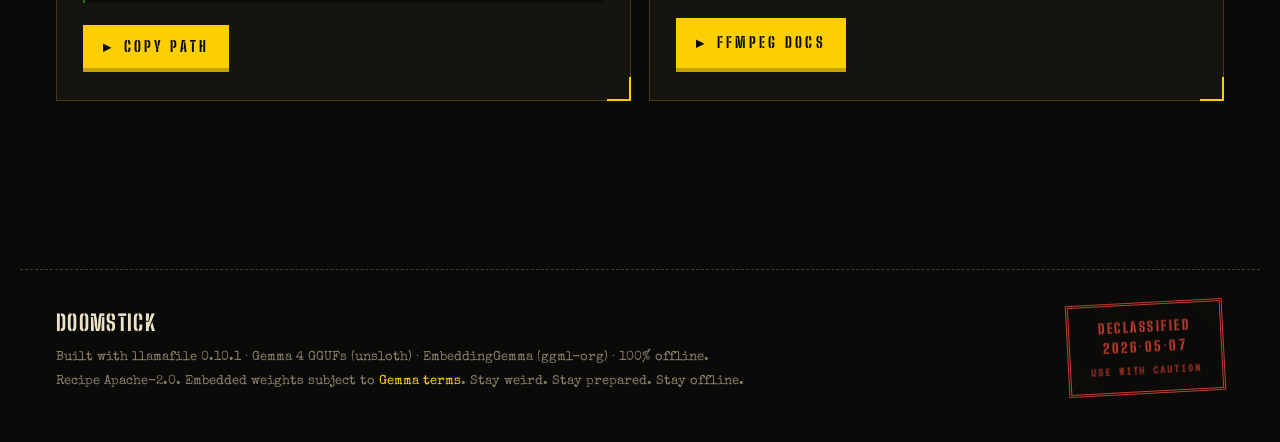
==== commit f060a6bf: "v0.11: KeePassXC + ffmpeg per-OS native side arms Two new GPL-licensed side arms following the estab" ====
--- a/dashboard/index.html
+++ b/dashboard/index.html
@@ -1466,6 +1466,98 @@
   </div>
 </section>
 
+<!-- ============== §09 KEEPASSXC PASSWORD VAULT (DESKTOP) ============== -->
+
+<section class="desktop-only">
+  <h2 class="section-title"><span class="num">§09</span>Password Vault</h2>
+  <p class="section-lede">
+    KeePassXC stores every credential in an AES-256-encrypted database file —
+    one file, zero cloud, works on any OS. The launcher opens it directly so
+    you're one click away from your logins anywhere the stick runs.
+    <strong>First use: create your database with KeePassXC's wizard. Day-to-day: the launcher auto-opens it if present.</strong>
+  </p>
+
+  <div class="grid grid-2">
+
+    <article class="terminal">
+      <span class="terminal-tag">▸ PWD·OPEN</span>
+      <h3 class="terminal-name">Password Vault Launcher</h3>
+      <p class="terminal-desc">
+        <code>start-passwords.bat</code> / <code>.command</code> / <code>.sh</code> launches
+        KeePassXC from <code>ai-kit/keepassxc/</code> and, if
+        <code>passwords/vault.kdbx</code> exists, opens it automatically.
+        No port, no server — KeePassXC runs as a native GUI process and exits
+        cleanly when you close it. GPL-2.0+ license boundary at
+        <code>ai-kit/keepassxc/</code>.
+      </p>
+      <code class="terminal-cmd" data-cmd-for="start-passwords.bat">start-passwords.bat</code>
+      <button class="terminal-action" type="button" data-copy-path="passwords/">Copy Path</button>
+    </article>
+
+    <article class="terminal">
+      <span class="terminal-tag">▸ PWD·SETUP</span>
+      <h3 class="terminal-name">First-Use Ceremony</h3>
+      <p class="terminal-desc">
+        No database yet? Run the launcher, then in KeePassXC choose
+        <em>Database → New Database</em> and save to <code>passwords/vault.kdbx</code>
+        on the USB root — that path is where the launcher looks on every subsequent
+        launch. To use the same vault on multiple machines: plug in the stick,
+        run the launcher, done. The file travels with the hardware.
+        Back it up like your keys — losing the master passphrase loses the vault.
+      </p>
+      <a class="terminal-action" href="passwords/" target="_blank" rel="noopener">Open Folder</a>
+    </article>
+
+  </div>
+</section>
+
+<!-- ============== §10 MEDIA TOOLKIT (DESKTOP) ============== -->
+
+<section class="desktop-only">
+  <h2 class="section-title"><span class="num">§10</span>Media Toolkit</h2>
+  <p class="section-lede">
+    ffmpeg and ffprobe ship at <code>ai-kit/ffmpeg/</code> — no install, no PATH
+    friction. The launcher drops you into a shell with both tools already on PATH
+    so you can convert, extract, and probe media files from the stick without
+    touching the host system.
+    <strong>GPL-3.0+ licensed. All processing is local — no network calls.</strong>
+  </p>
+
+  <div class="grid grid-2">
+
+    <article class="terminal">
+      <span class="terminal-tag">▸ MEDIA·SHELL</span>
+      <h3 class="terminal-name">Media Toolkit Launcher</h3>
+      <p class="terminal-desc">
+        <code>start-ffmpeg.bat</code> / <code>.command</code> / <code>.sh</code>
+        primes <code>PATH</code> with <code>ai-kit/ffmpeg/&lt;os&gt;/</code> and
+        opens an interactive shell. Type any <code>ffmpeg</code> or <code>ffprobe</code>
+        command directly — no prefix needed. Close the shell window when done.
+        Runtime lives at <code>ai-kit/ffmpeg/</code> (GPL-3.0+ boundary).
+      </p>
+      <code class="terminal-cmd" data-cmd-for="start-ffmpeg.bat">start-ffmpeg.bat</code>
+      <button class="terminal-action" type="button" data-copy-path="ai-kit/ffmpeg/">Copy Path</button>
+    </article>
+
+    <article class="terminal">
+      <span class="terminal-tag">▸ MEDIA·RECIPES</span>
+      <h3 class="terminal-name">Common Invocations</h3>
+      <p class="terminal-desc">
+        Extract audio from video for offline listening or transcription:
+        <code>ffmpeg -i input.mp4 output.wav</code>.
+        Convert to Whisperfile-compatible format (16 kHz mono):
+        <code>ffmpeg -i input.wav -ar 16000 -ac 1 out.wav</code>.
+        Inspect any media file without converting:
+        <code>ffprobe input.mp4</code>.
+        Stitch sd-img frames into a timelapse:
+        <code>ffmpeg -framerate 1 -pattern_type glob -i 'img-out-*.png' -c:v libx264 out.mp4</code>.
+      </p>
+      <a class="terminal-action" href="https://ffmpeg.org/ffmpeg.html" target="_blank" rel="noopener">ffmpeg Docs</a>
+    </article>
+
+  </div>
+</section>
+
 <!-- ============== §06m MOBILE FIELD NOTES ============== -->
 
 <section class="mobile-only">
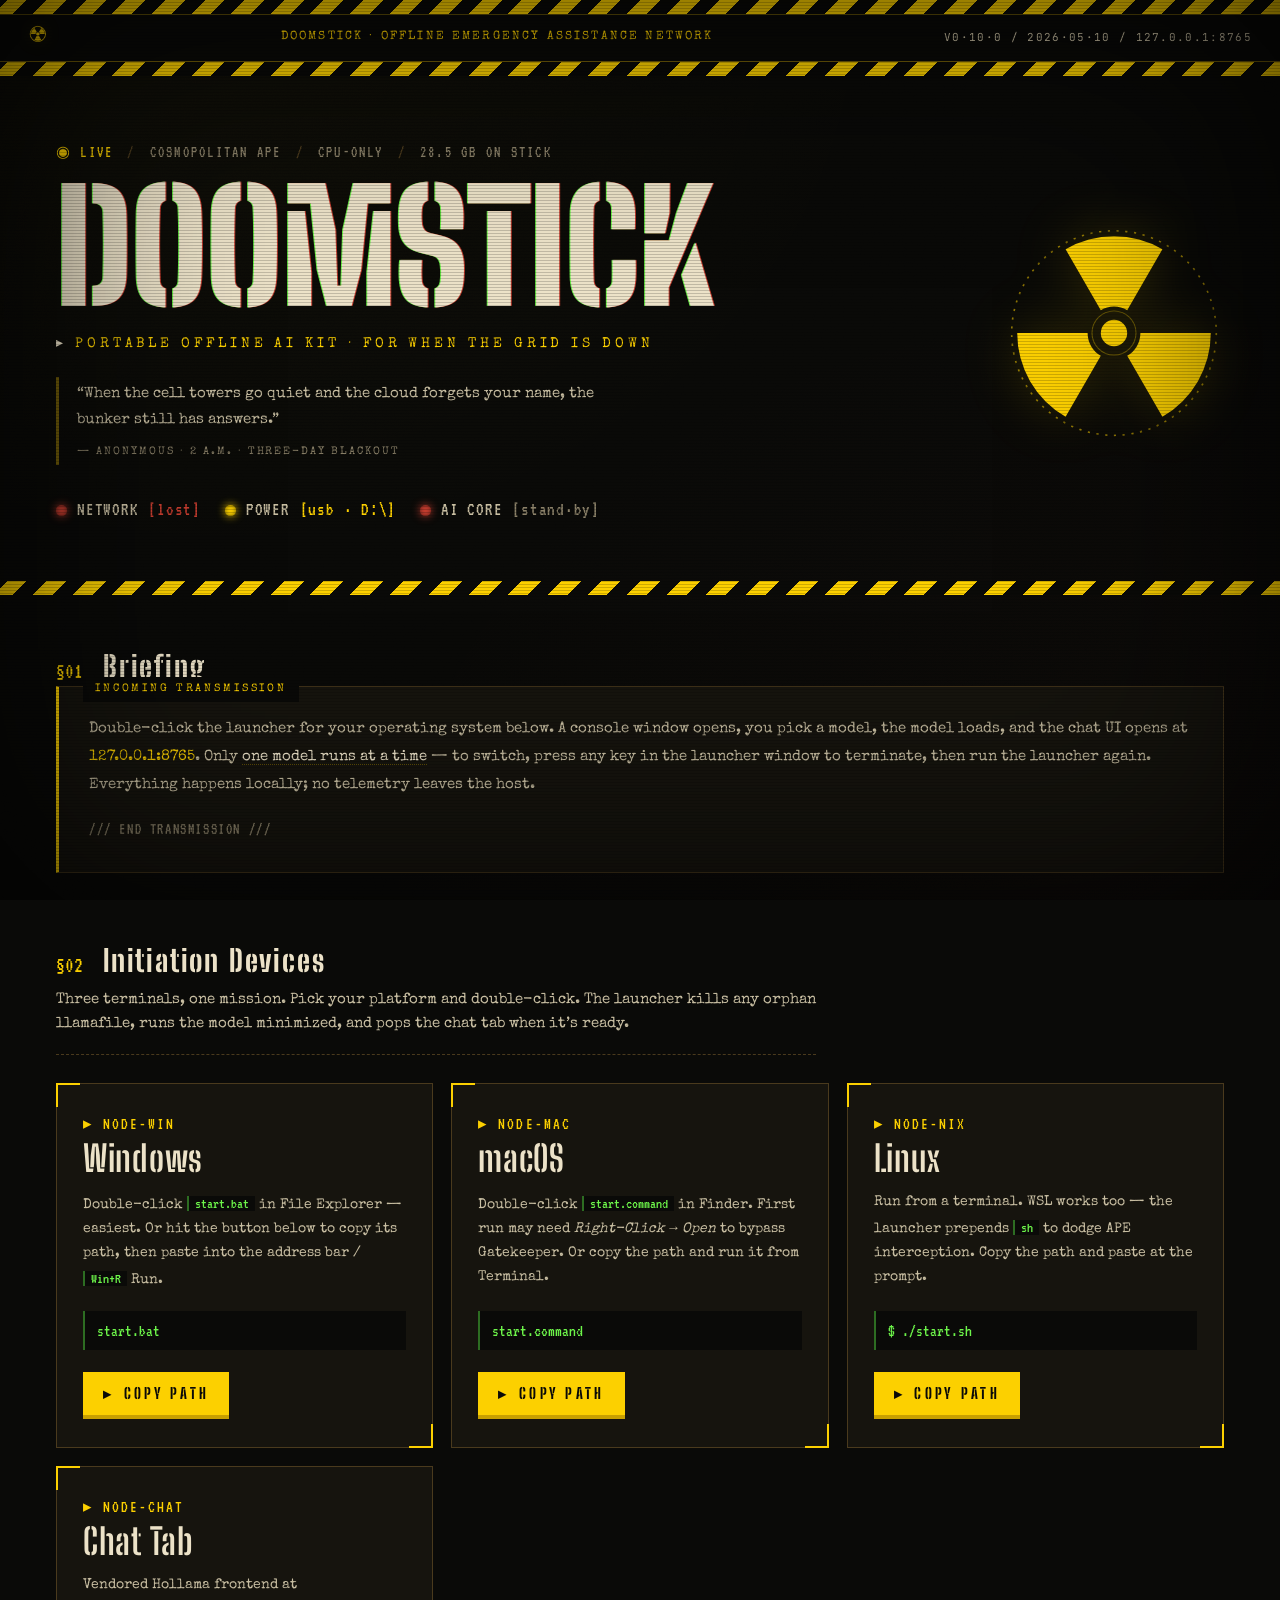
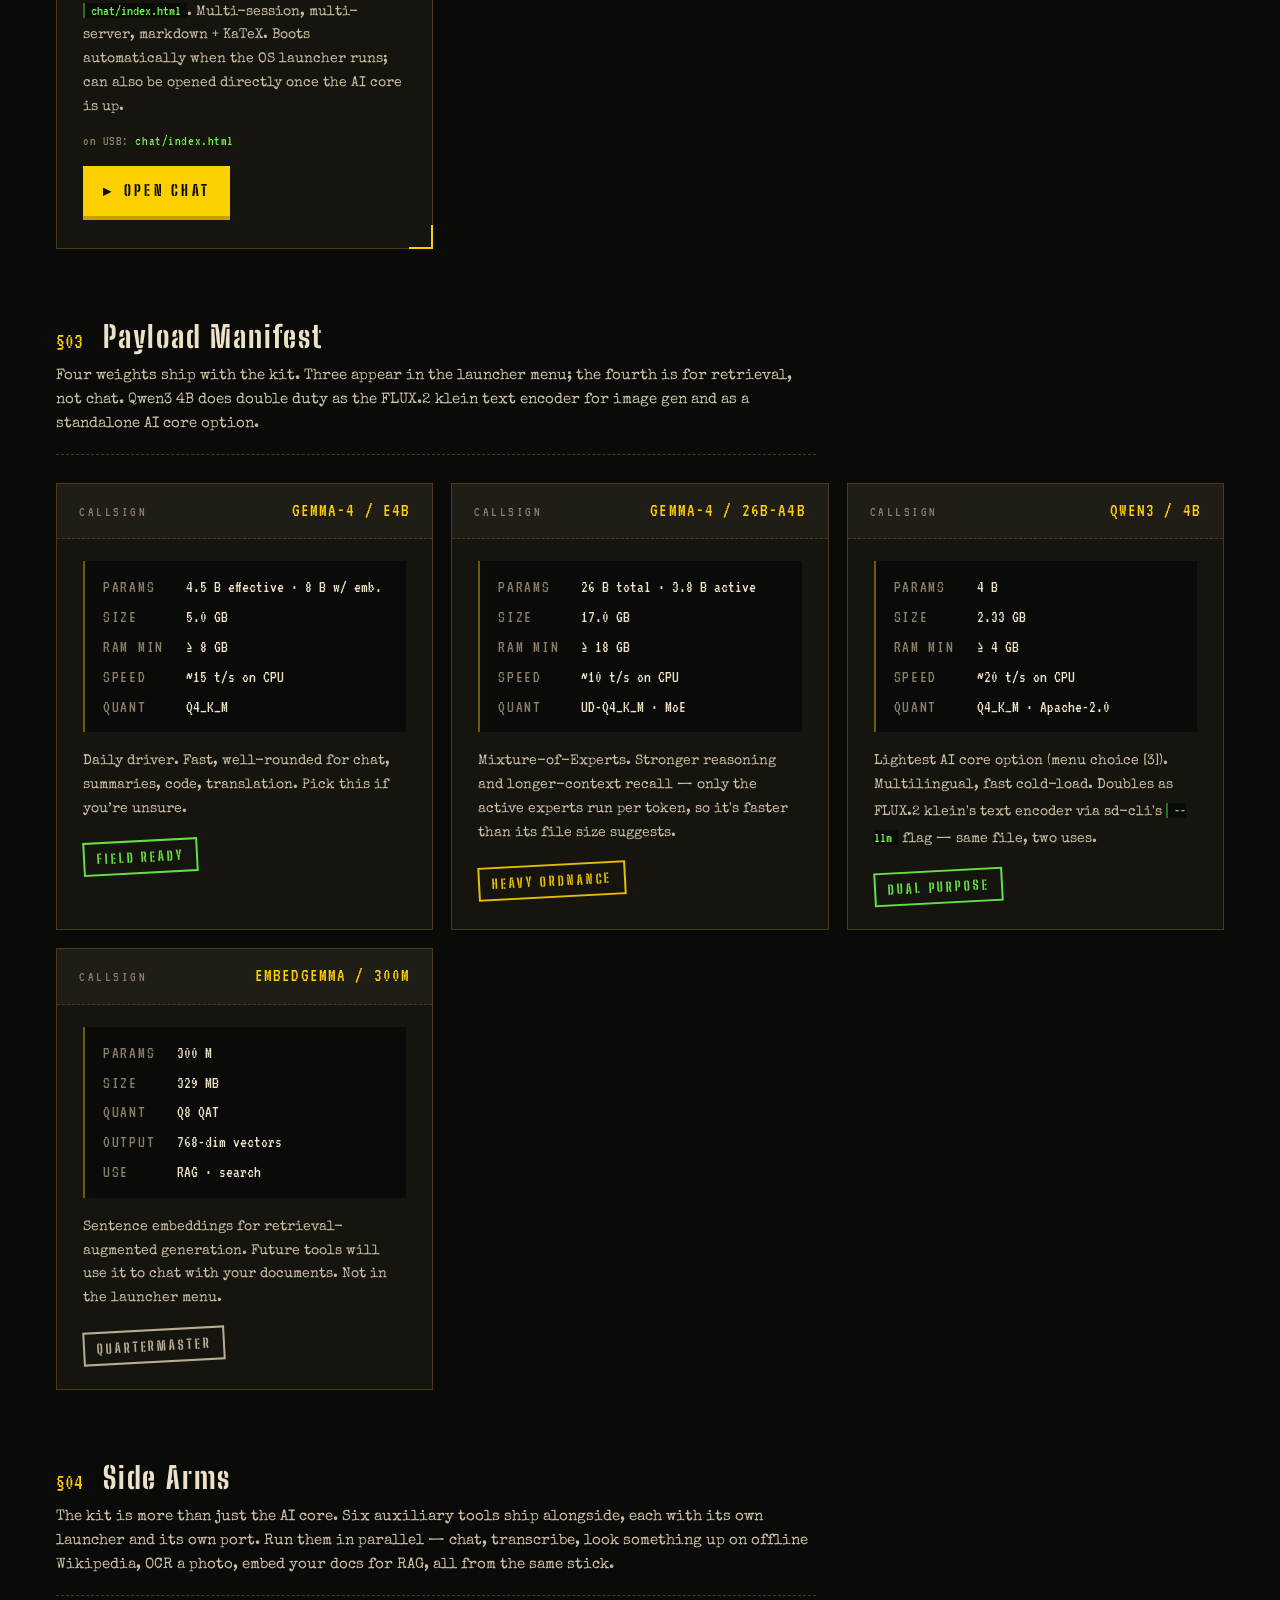
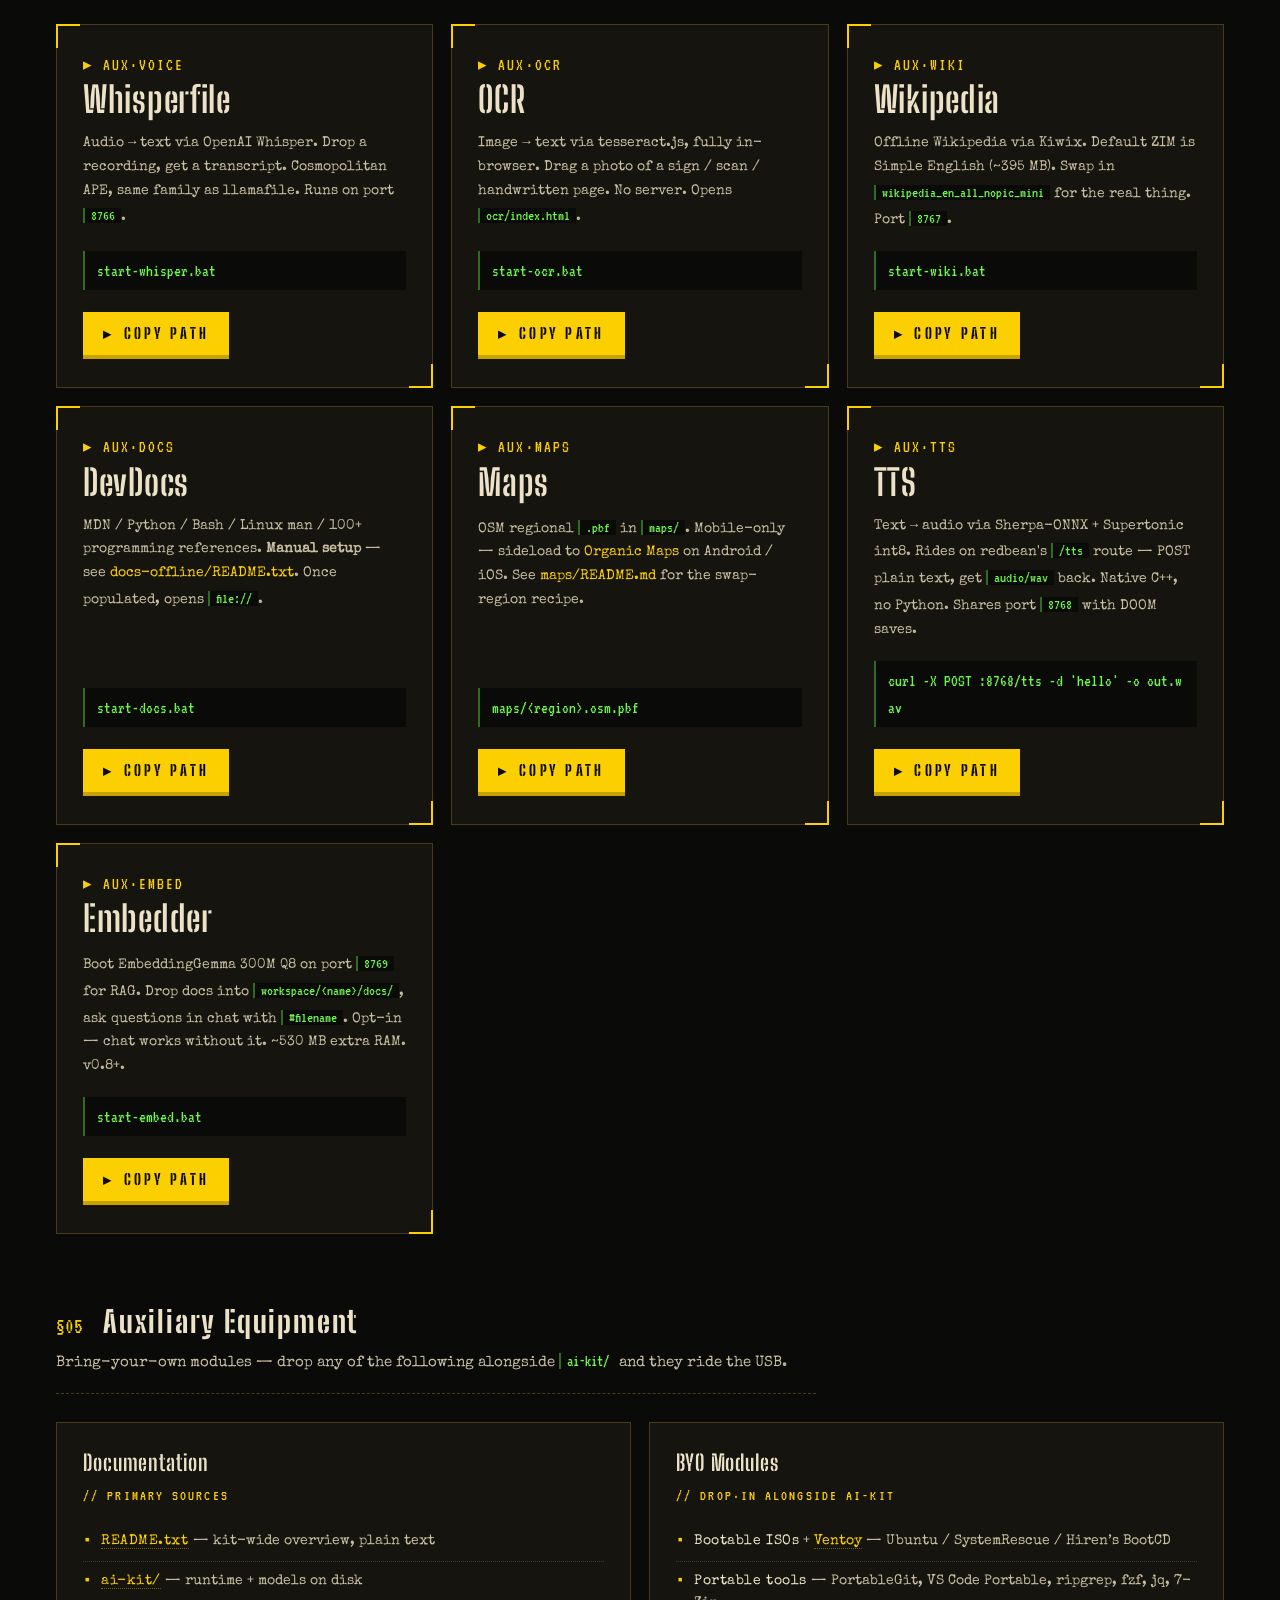
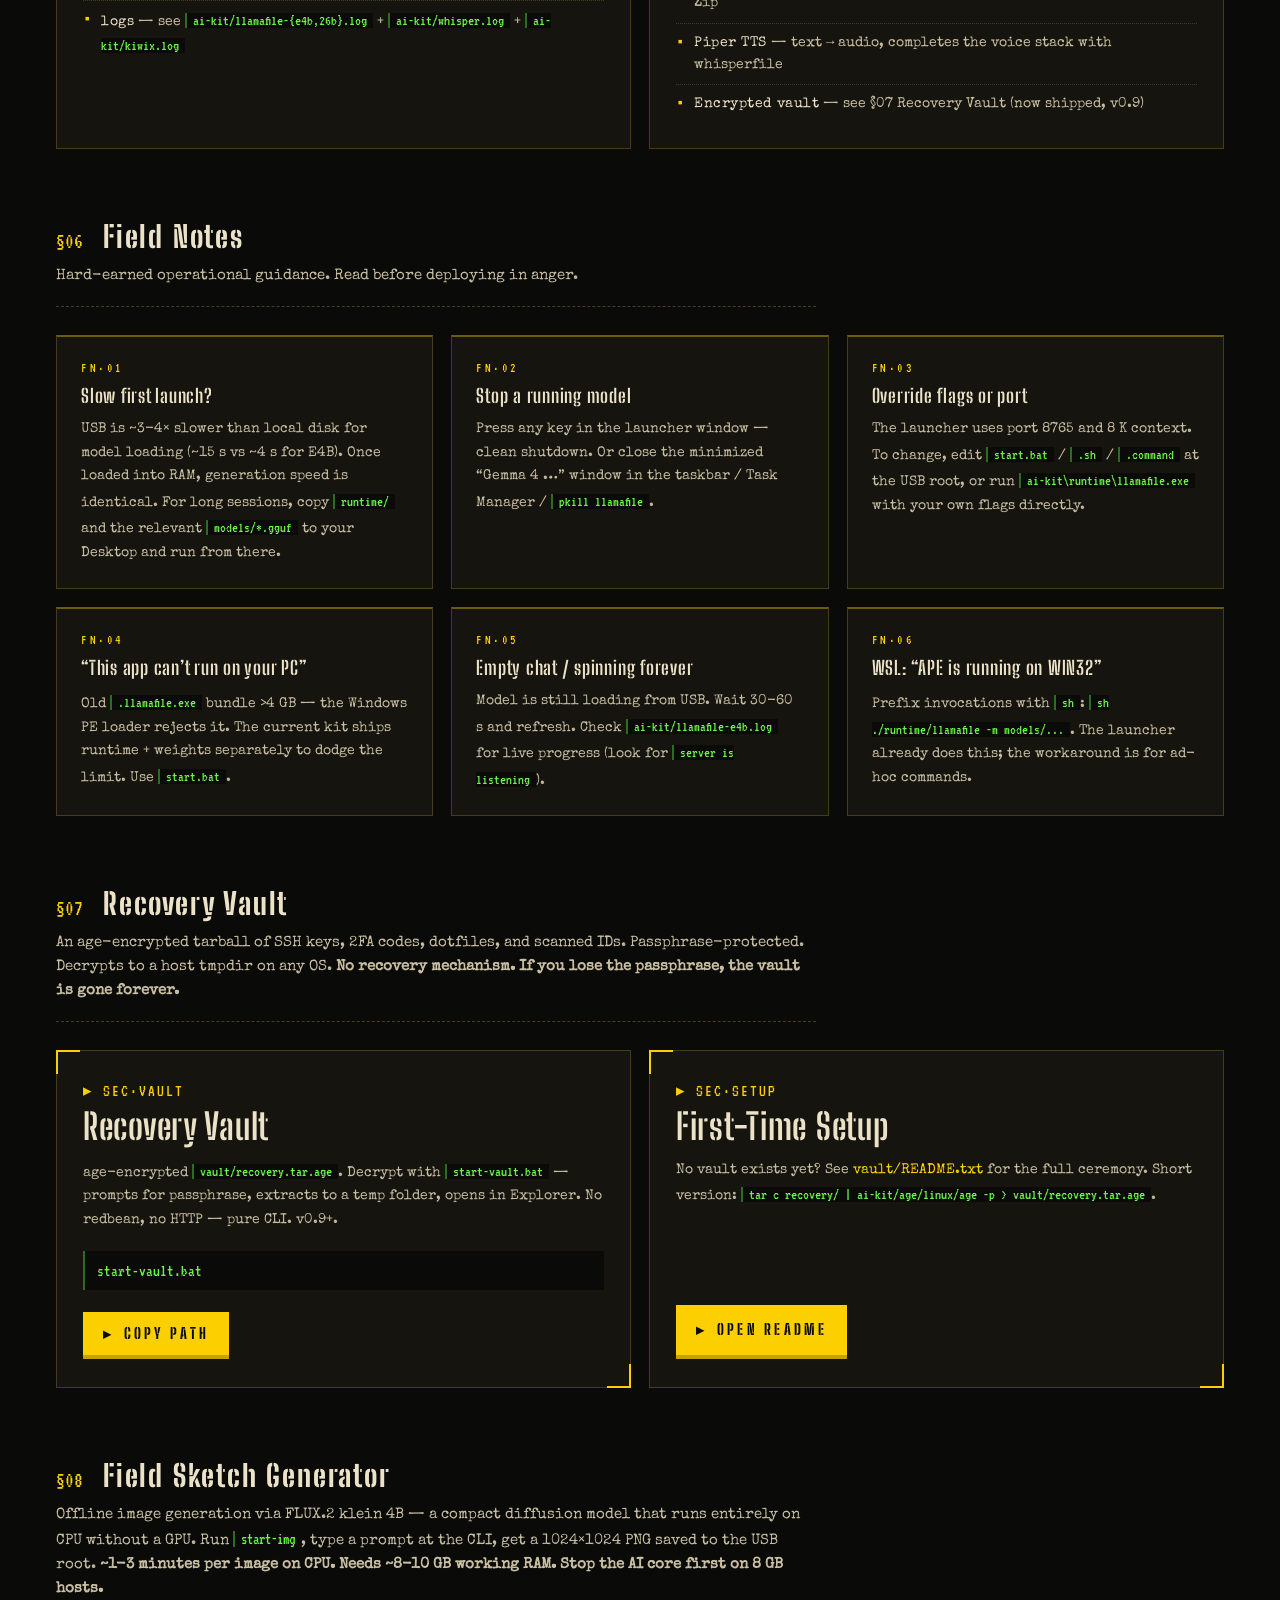
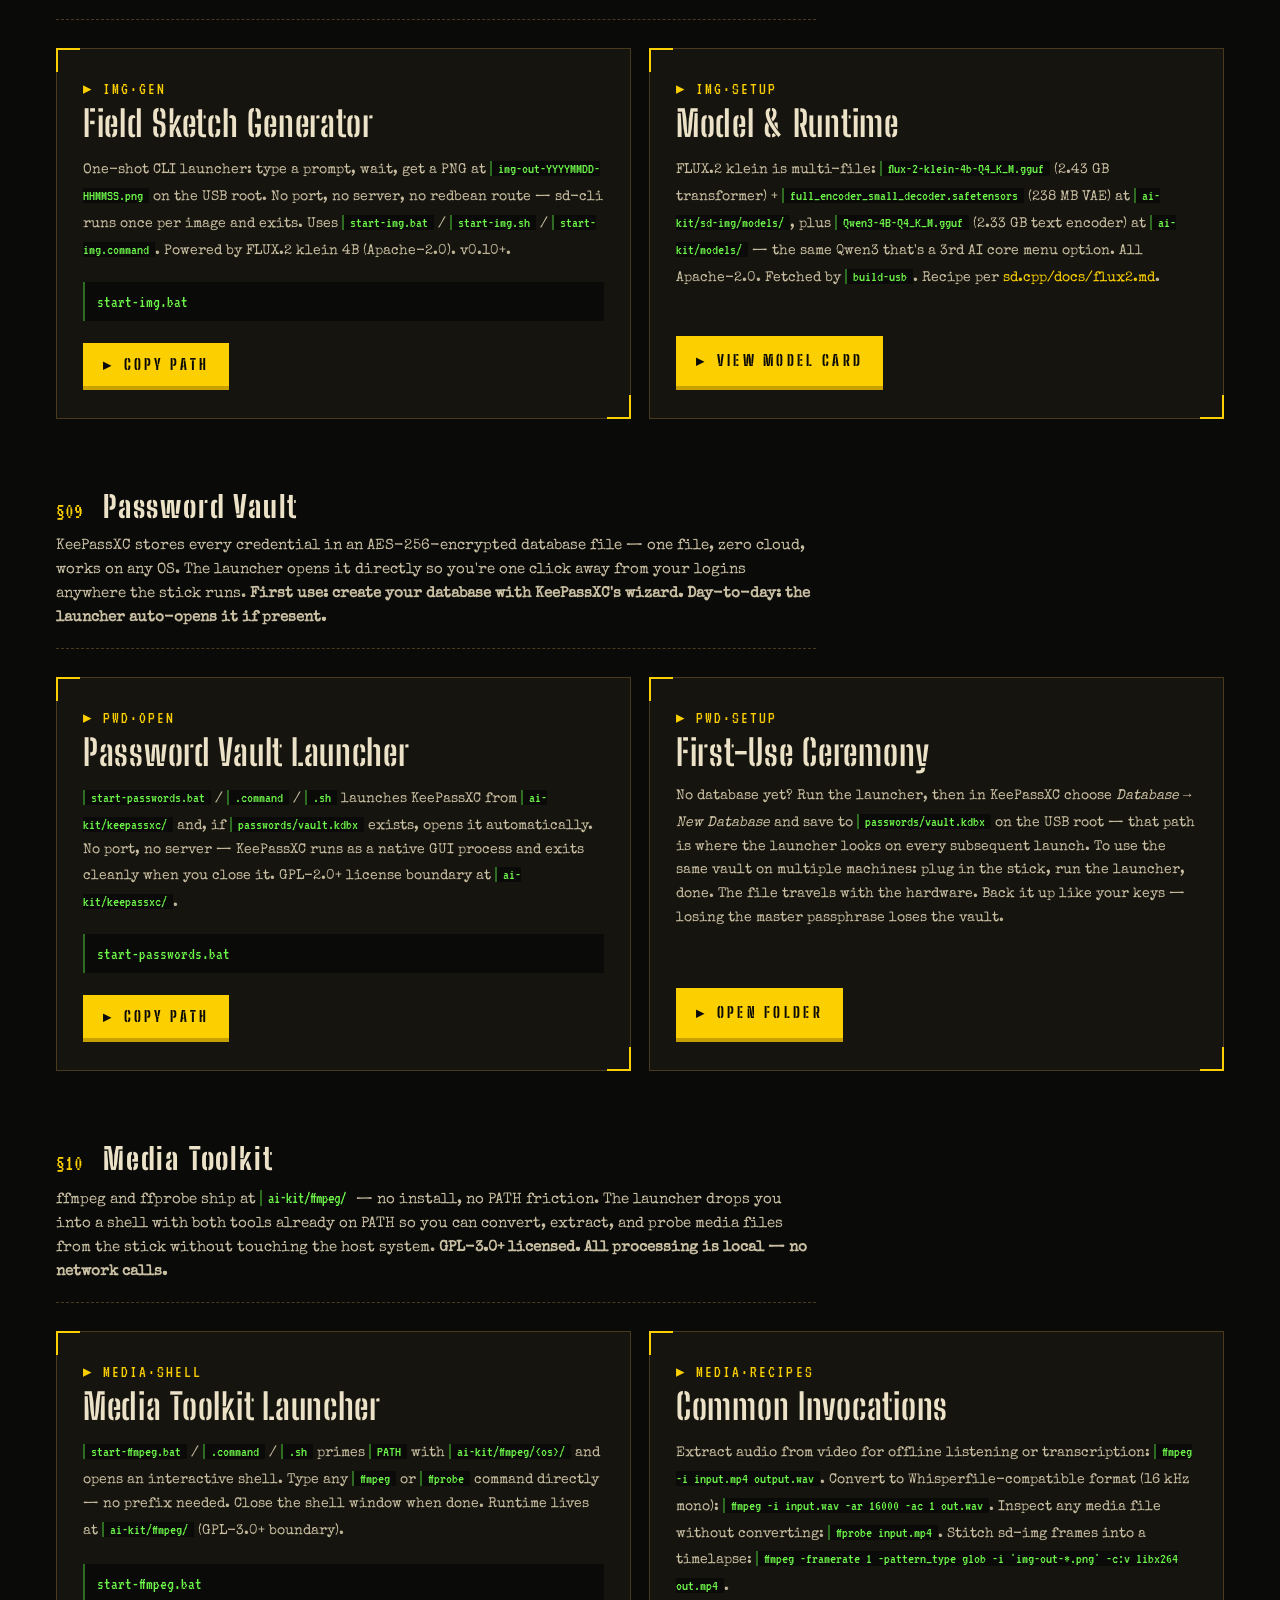
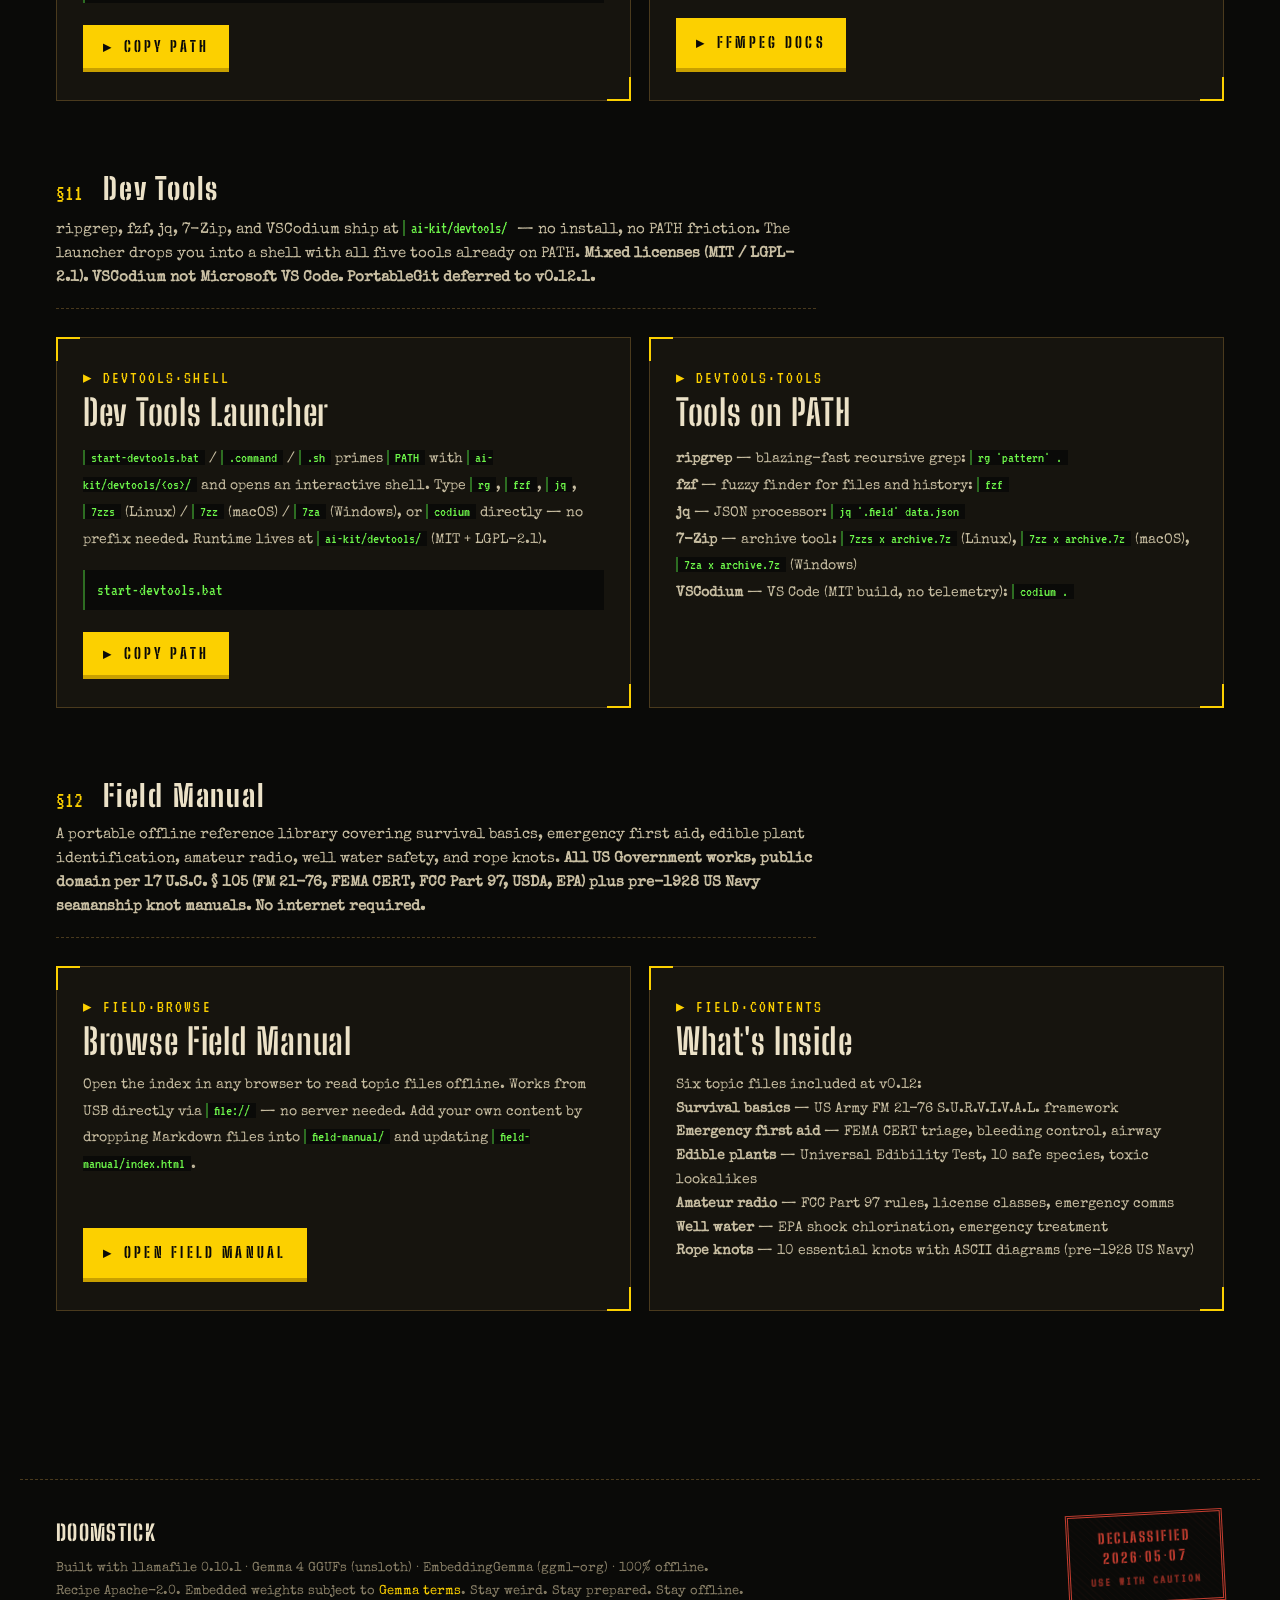
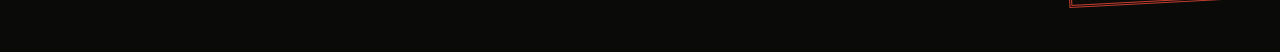
==== commit 514135d9: "feat(v0.12): devtools + cacert.pem + field-manual (V12-1..V12-13) Three new side-arms: - devtools: r" ====
--- a/dashboard/index.html
+++ b/dashboard/index.html
@@ -1558,6 +1558,91 @@
   </div>
 </section>
 
+<!-- ============== §11 DEV TOOLS (DESKTOP) ============== -->
+
+<section class="desktop-only">
+  <h2 class="section-title"><span class="num">§11</span>Dev Tools</h2>
+  <p class="section-lede">
+    ripgrep, fzf, jq, 7-Zip, and VSCodium ship at <code>ai-kit/devtools/</code> — no install, no PATH
+    friction. The launcher drops you into a shell with all five tools already on PATH.
+    <strong>Mixed licenses (MIT / LGPL-2.1). VSCodium not Microsoft VS Code. PortableGit deferred to v0.12.1.</strong>
+  </p>
+
+  <div class="grid grid-2">
+
+    <article class="terminal">
+      <span class="terminal-tag">▸ DEVTOOLS·SHELL</span>
+      <h3 class="terminal-name">Dev Tools Launcher</h3>
+      <p class="terminal-desc">
+        <code>start-devtools.bat</code> / <code>.command</code> / <code>.sh</code>
+        primes <code>PATH</code> with <code>ai-kit/devtools/&lt;os&gt;/</code> and
+        opens an interactive shell. Type <code>rg</code>, <code>fzf</code>, <code>jq</code>,
+        <code>7zzs</code> (Linux) / <code>7zz</code> (macOS) / <code>7za</code> (Windows),
+        or <code>codium</code> directly — no prefix needed.
+        Runtime lives at <code>ai-kit/devtools/</code> (MIT + LGPL-2.1).
+      </p>
+      <code class="terminal-cmd" data-cmd-for="start-devtools.bat">start-devtools.bat</code>
+      <button class="terminal-action" type="button" data-copy-path="ai-kit/devtools/">Copy Path</button>
+    </article>
+
+    <article class="terminal">
+      <span class="terminal-tag">▸ DEVTOOLS·TOOLS</span>
+      <h3 class="terminal-name">Tools on PATH</h3>
+      <p class="terminal-desc">
+        <strong>ripgrep</strong> — blazing-fast recursive grep: <code>rg 'pattern' .</code><br>
+        <strong>fzf</strong> — fuzzy finder for files and history: <code>fzf</code><br>
+        <strong>jq</strong> — JSON processor: <code>jq '.field' data.json</code><br>
+        <strong>7-Zip</strong> — archive tool: <code>7zzs x archive.7z</code> (Linux),
+        <code>7zz x archive.7z</code> (macOS), <code>7za x archive.7z</code> (Windows)<br>
+        <strong>VSCodium</strong> — VS Code (MIT build, no telemetry): <code>codium .</code>
+      </p>
+    </article>
+
+  </div>
+</section>
+
+<!-- ============== §12 FIELD MANUAL ============== -->
+
+<section>
+  <h2 class="section-title"><span class="num">§12</span>Field Manual</h2>
+  <p class="section-lede">
+    A portable offline reference library covering survival basics, emergency first aid,
+    edible plant identification, amateur radio, well water safety, and rope knots.
+    <strong>All US Government works, public domain per 17 U.S.C. § 105 (FM 21-76, FEMA CERT, FCC Part 97, USDA, EPA)
+    plus pre-1928 US Navy seamanship knot manuals. No internet required.</strong>
+  </p>
+
+  <div class="grid grid-2">
+
+    <article class="terminal">
+      <span class="terminal-tag">▸ FIELD·BROWSE</span>
+      <h3 class="terminal-name">Browse Field Manual</h3>
+      <p class="terminal-desc">
+        Open the index in any browser to read topic files offline.
+        Works from USB directly via <code>file://</code> — no server needed.
+        Add your own content by dropping Markdown files into <code>field-manual/</code>
+        and updating <code>field-manual/index.html</code>.
+      </p>
+      <a class="terminal-action solo" href="field-manual/index.html">Open Field Manual</a>
+    </article>
+
+    <article class="terminal">
+      <span class="terminal-tag">▸ FIELD·CONTENTS</span>
+      <h3 class="terminal-name">What's Inside</h3>
+      <p class="terminal-desc">
+        Six topic files included at v0.12:<br>
+        <strong>Survival basics</strong> — US Army FM 21-76 S.U.R.V.I.V.A.L. framework<br>
+        <strong>Emergency first aid</strong> — FEMA CERT triage, bleeding control, airway<br>
+        <strong>Edible plants</strong> — Universal Edibility Test, 10 safe species, toxic lookalikes<br>
+        <strong>Amateur radio</strong> — FCC Part 97 rules, license classes, emergency comms<br>
+        <strong>Well water</strong> — EPA shock chlorination, emergency treatment<br>
+        <strong>Rope knots</strong> — 10 essential knots with ASCII diagrams (pre-1928 US Navy)
+      </p>
+    </article>
+
+  </div>
+</section>
+
 <!-- ============== §06m MOBILE FIELD NOTES ============== -->
 
 <section class="mobile-only">
